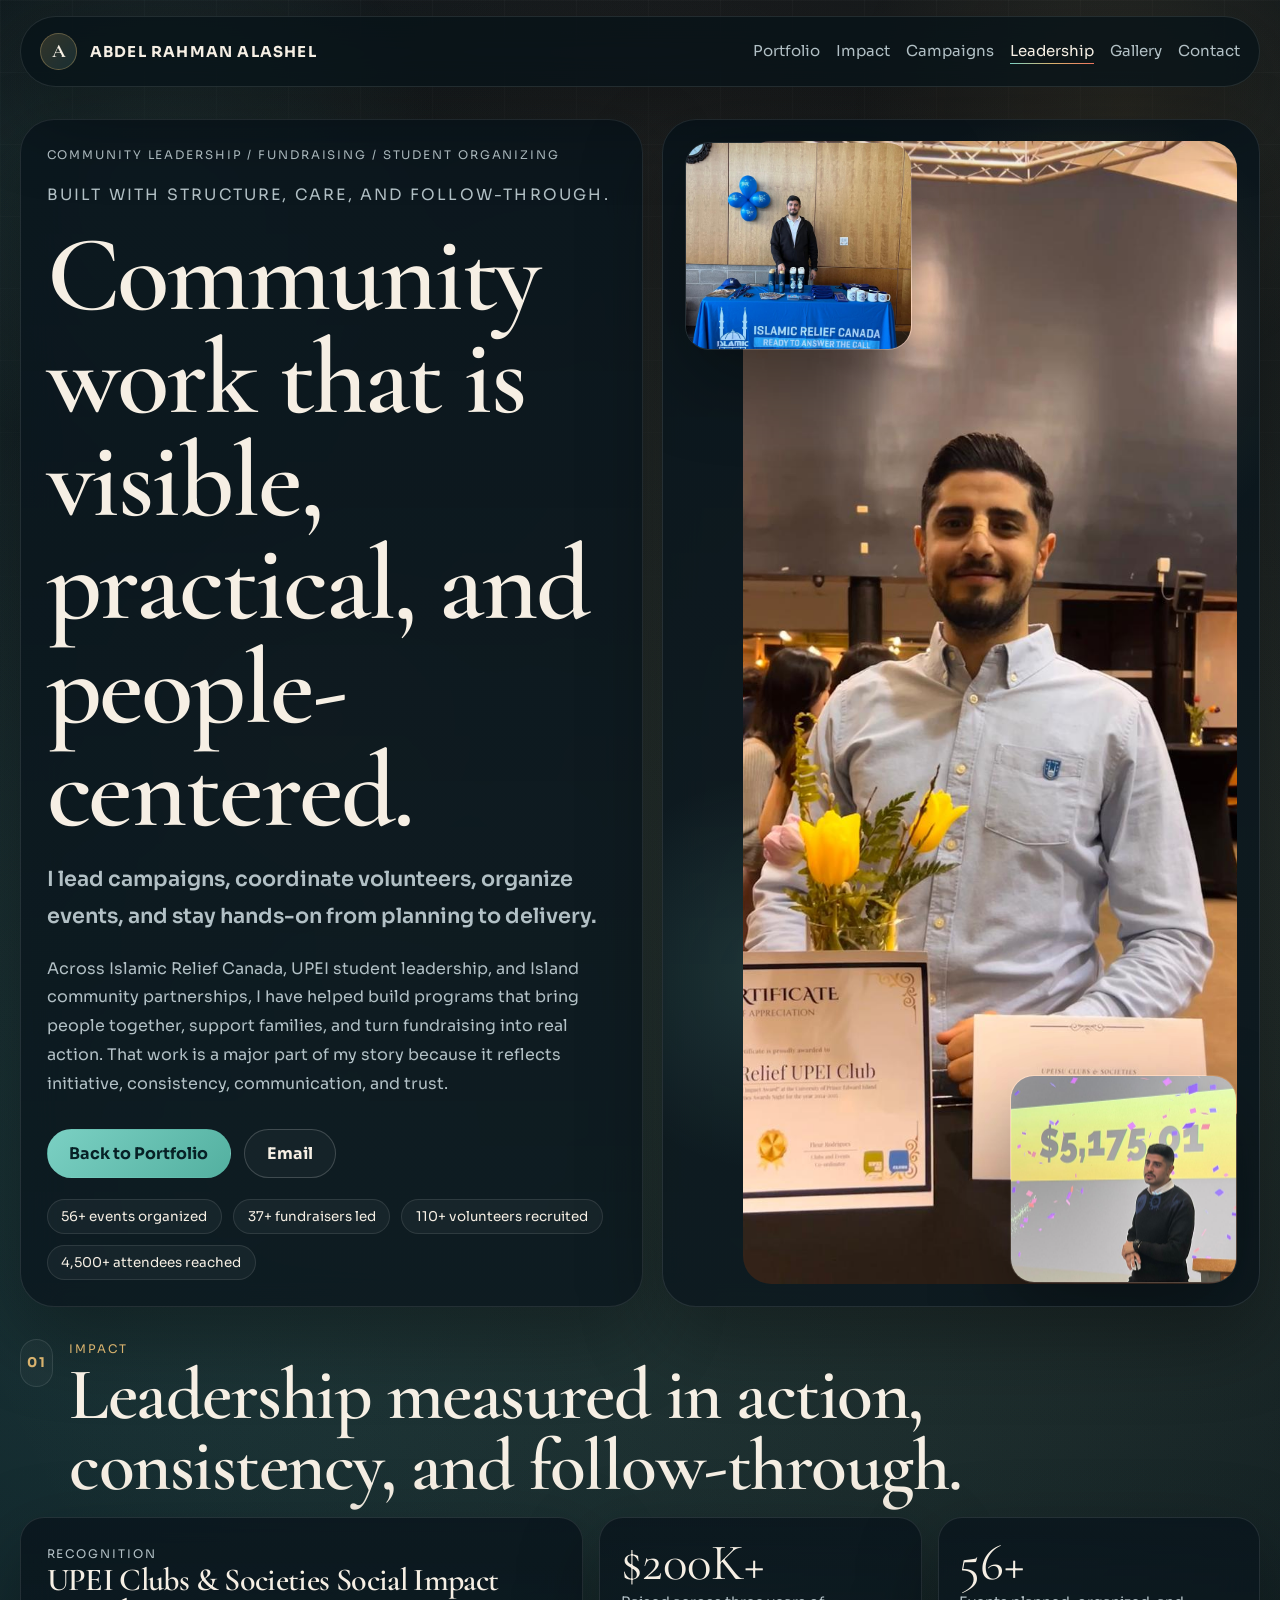
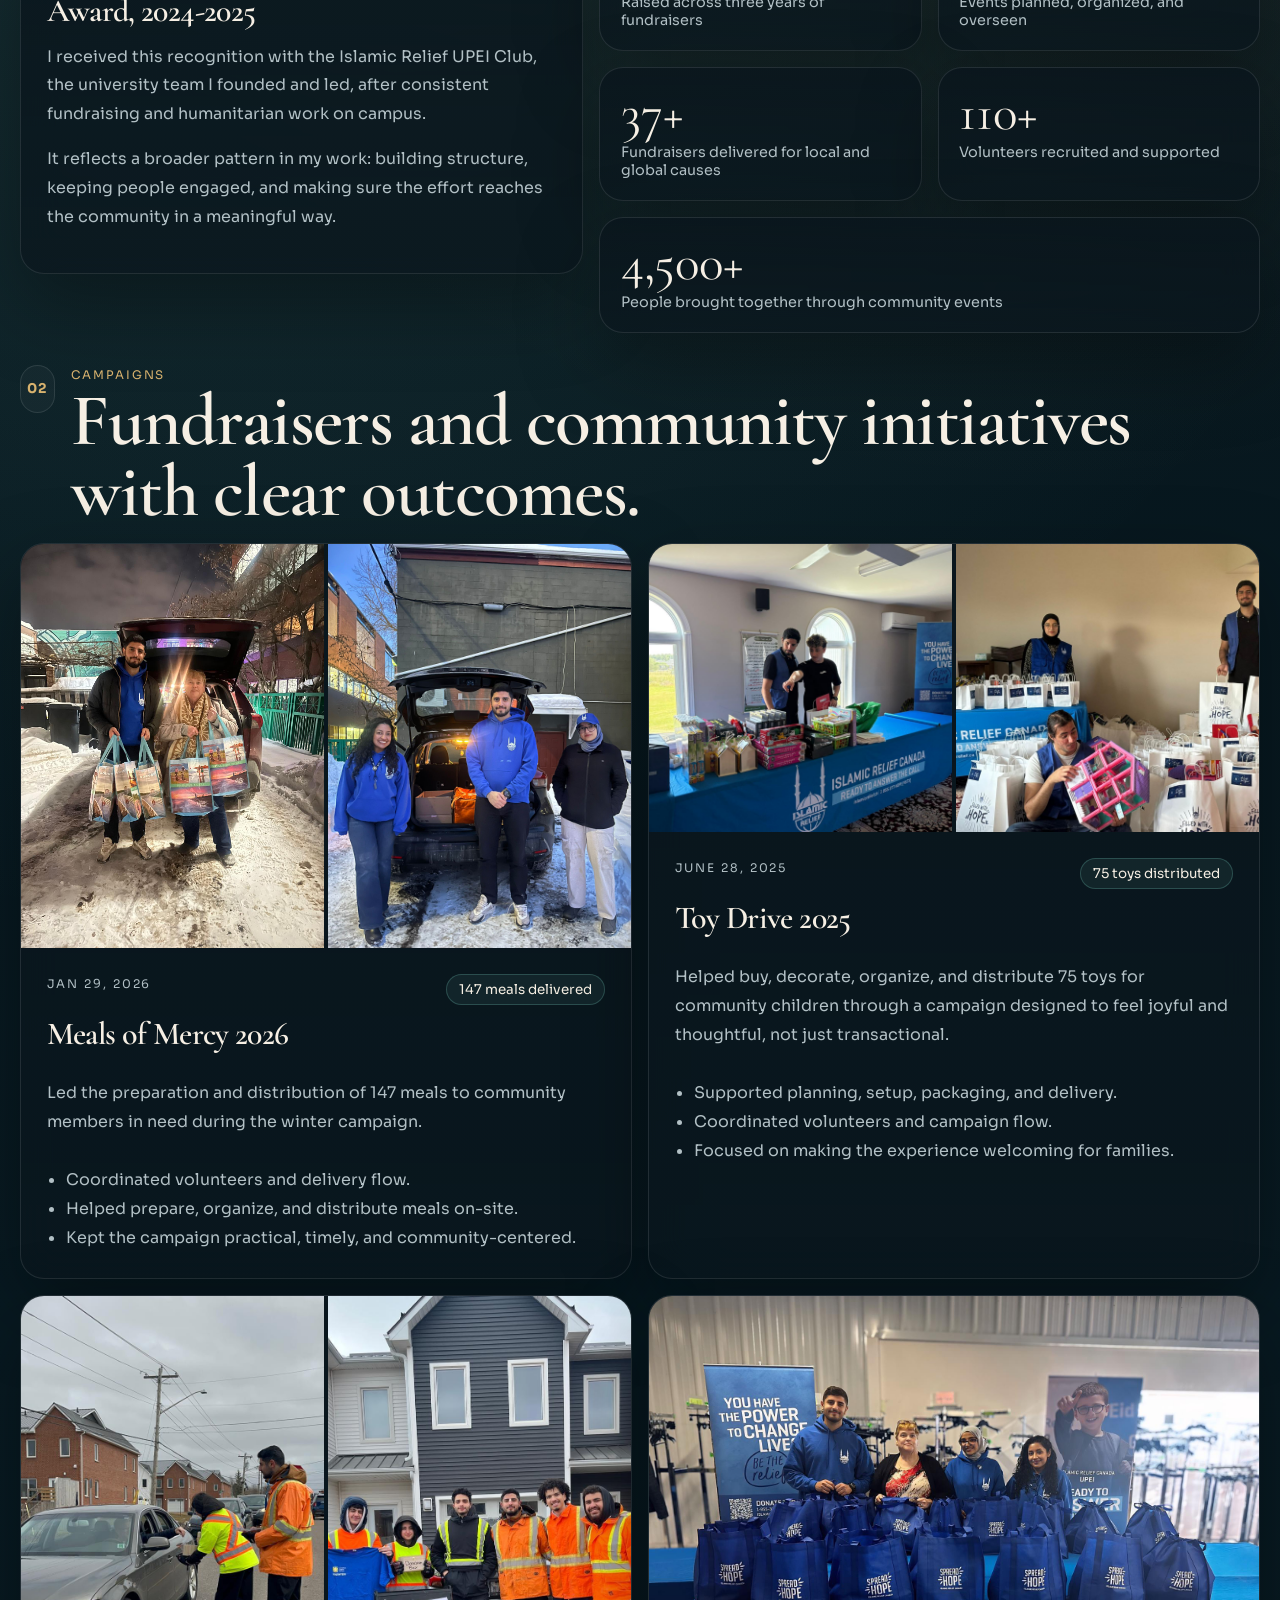
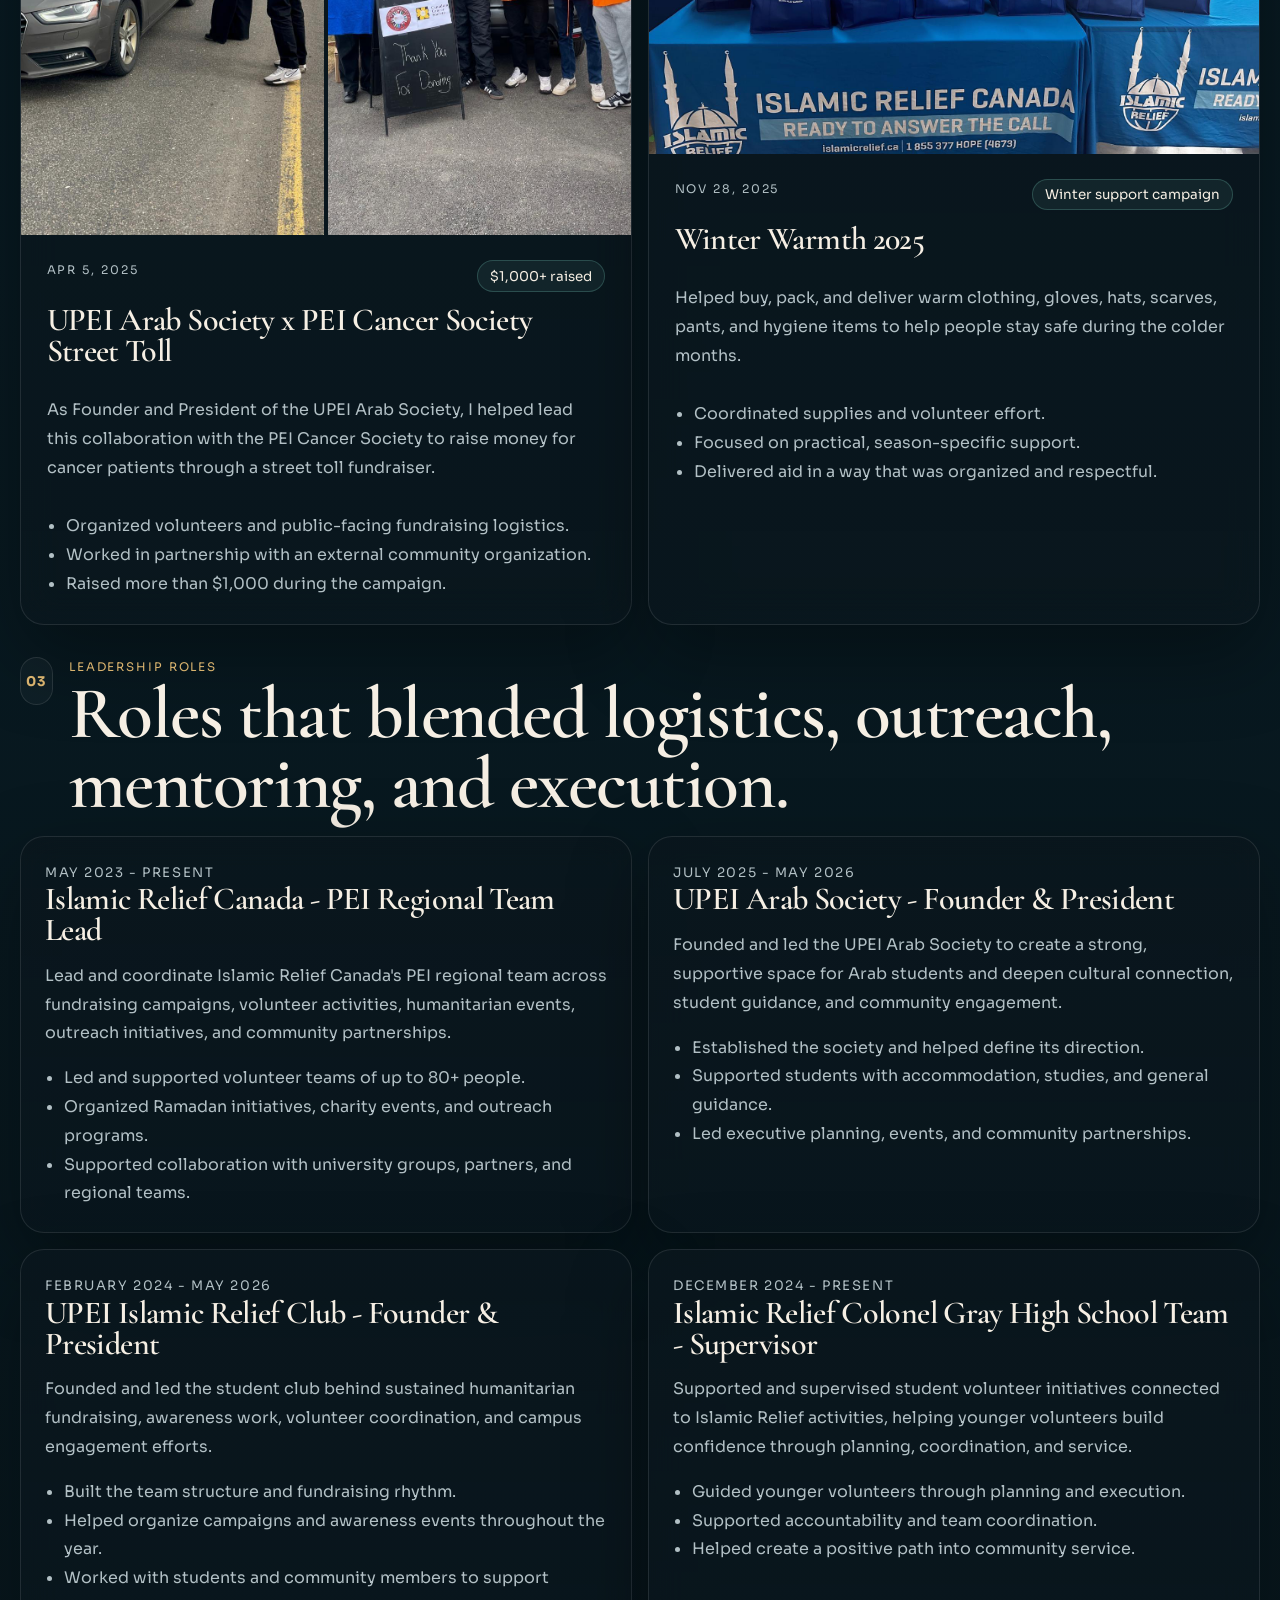
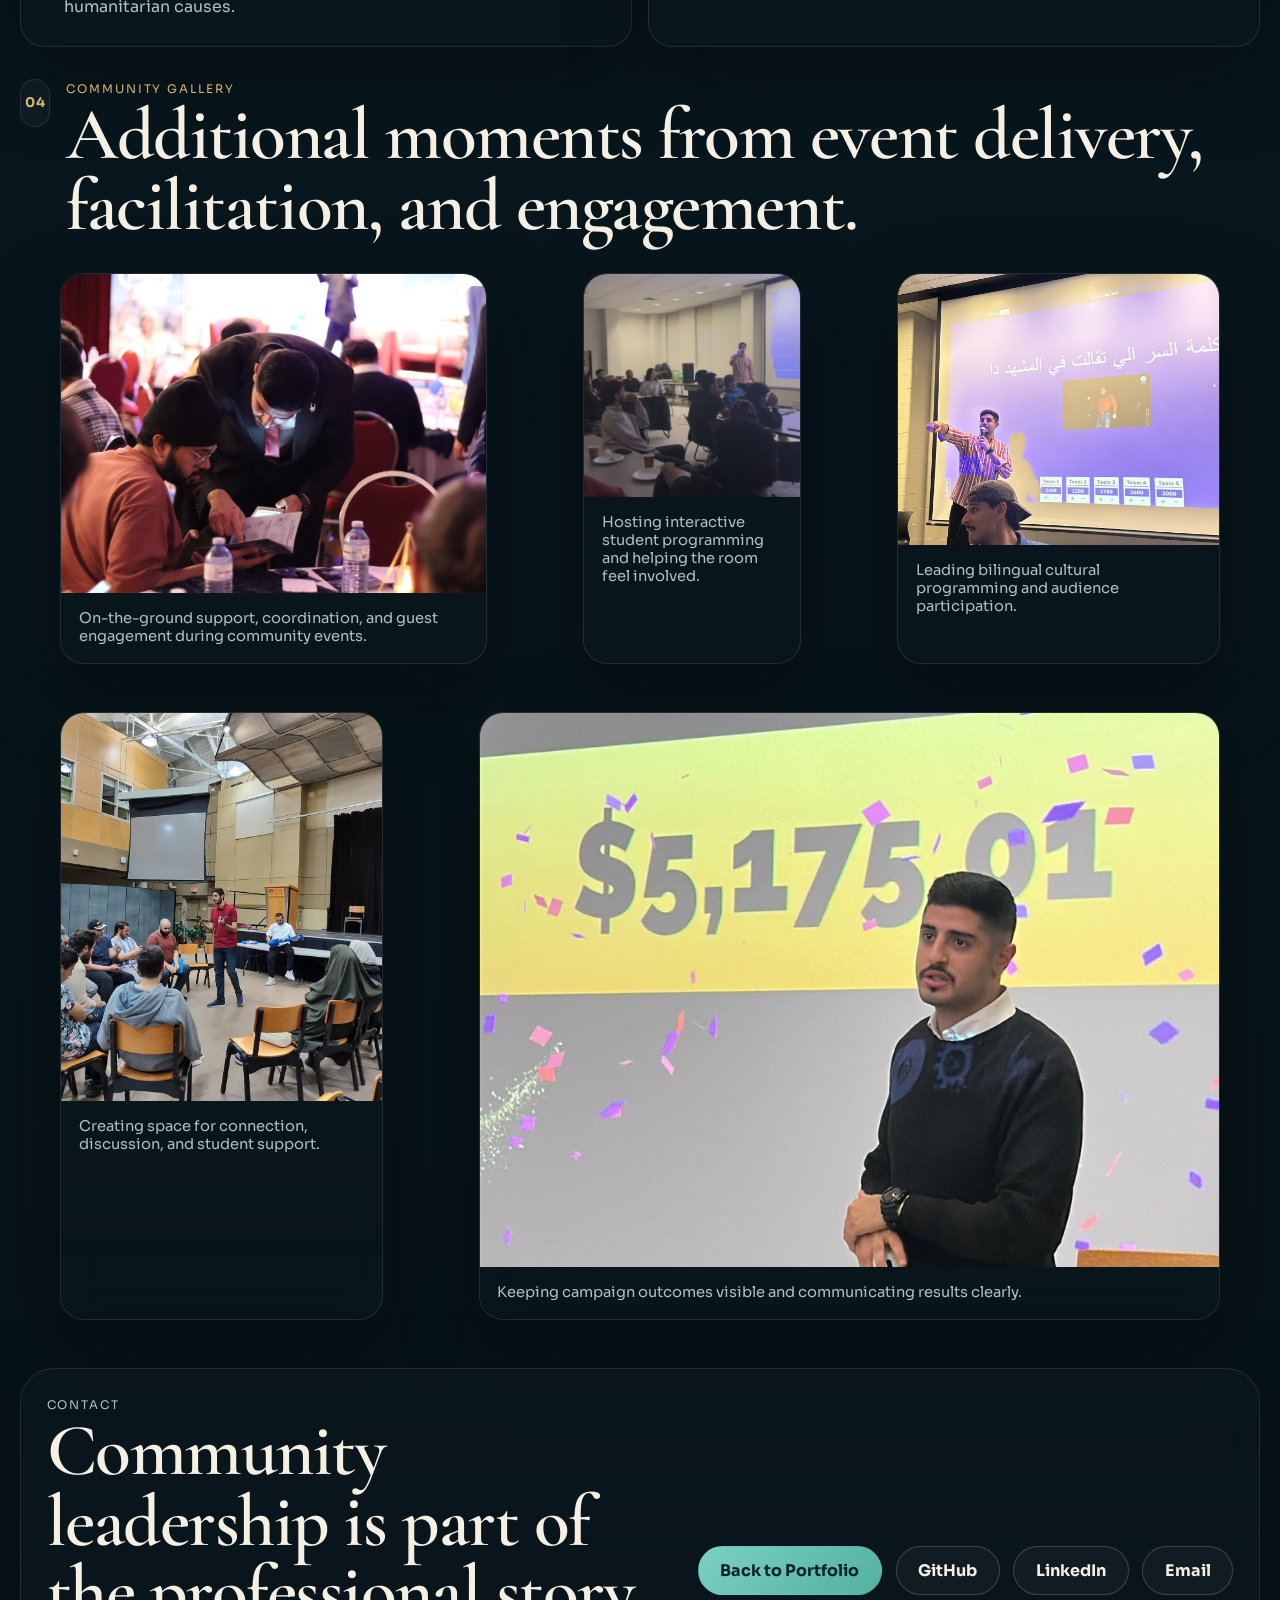
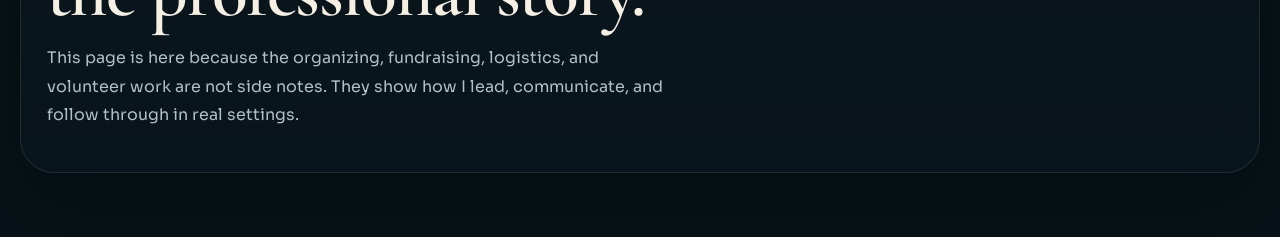
==== community.html @ 82420ac2 "Build portfolio refresh with community showcase" ====
<!DOCTYPE html>
<html lang="en">
  <head>
    <meta charset="UTF-8" />
    <meta name="viewport" content="width=device-width, initial-scale=1.0" />
    <title>Abdel Rahman Alashel | Community Leadership</title>
    <meta
      name="description"
      content="Community leadership, fundraising, volunteer management, and outreach work led by Abdel Rahman Alashel across UPEI and Prince Edward Island."
    />
    <link rel="preconnect" href="https://fonts.googleapis.com" />
    <link rel="preconnect" href="https://fonts.gstatic.com" crossorigin />
    <link
      href="https://fonts.googleapis.com/css2?family=Cormorant+Garamond:wght@500;600;700&family=Sora:wght@400;500;600;700&display=swap"
      rel="stylesheet"
    />
    <link rel="stylesheet" href="styles.css" />
  </head>
  <body data-page="community">
    <div class="page-noise" aria-hidden="true"></div>
    <div class="ambient ambient-one" aria-hidden="true"></div>
    <div class="ambient ambient-two" aria-hidden="true"></div>
    <div class="ambient ambient-three" aria-hidden="true"></div>

    <div class="page-shell">
      <header class="site-header">
        <a class="brand" href="index.html">
          <span class="brand-monogram">A</span>
          <span>Abdel Rahman Alashel</span>
        </a>

        <nav class="site-nav" aria-label="Community navigation">
          <a href="index.html" data-page-link="home">Portfolio</a>
          <a href="#impact">Impact</a>
          <a href="#campaigns">Campaigns</a>
          <a href="#leadership">Leadership</a>
          <a href="#gallery">Gallery</a>
          <a href="#connect">Contact</a>
        </nav>
      </header>

      <main>
        <section class="community-hero section">
          <div class="community-hero-copy reveal">
            <p class="eyebrow">Community Leadership / Fundraising / Student Organizing</p>
            <p class="hero-kicker">Built with structure, care, and follow-through.</p>
            <h1>Community work that is visible, practical, and people-centered.</h1>
            <p class="hero-subtitle">
              I lead campaigns, coordinate volunteers, organize events, and stay
              hands-on from planning to delivery.
            </p>
            <p class="hero-text">
              Across Islamic Relief Canada, UPEI student leadership, and Island
              community partnerships, I have helped build programs that bring
              people together, support families, and turn fundraising into real
              action. That work is a major part of my story because it reflects
              initiative, consistency, communication, and trust.
            </p>

            <div class="hero-actions">
              <a class="button button-primary" href="index.html">Back to Portfolio</a>
              <!-- Replace the placeholder email below when you are ready. -->
              <a class="button button-secondary" href="mailto:you@example.com"
                >Email</a
              >
            </div>

            <div class="chip-cloud">
              <span class="impact-chip">56+ events organized</span>
              <span class="impact-chip">37+ fundraisers led</span>
              <span class="impact-chip">110+ volunteers recruited</span>
              <span class="impact-chip">4,500+ attendees reached</span>
            </div>
          </div>

          <div class="community-stage reveal delay-1">
            <figure class="collage-main">
              <img
                src="assets/community/social-impact-award.jpg"
                alt="Abdel Rahman Alashel holding the Social Impact Award certificate."
              />
            </figure>
            <figure class="collage-card collage-card-top">
              <img
                src="assets/community/fundraiser-table.jpg"
                alt="Fundraising and campaign preparation table with Islamic Relief Canada materials."
                loading="lazy"
              />
            </figure>
            <figure class="collage-card collage-card-bottom">
              <img
                src="assets/community/fundraising-total.jpg"
                alt="Abdel Rahman Alashel presenting fundraiser results on a screen."
                loading="lazy"
              />
            </figure>
          </div>
        </section>

        <section class="section" id="impact">
          <div class="section-head reveal">
            <span class="section-number">01</span>
            <div>
              <p class="section-label">Impact</p>
              <h2>Leadership measured in action, consistency, and follow-through.</h2>
            </div>
          </div>

          <div class="impact-grid">
            <article class="spotlight-card reveal">
              <p class="card-kicker">Recognition</p>
              <h3>UPEI Clubs &amp; Societies Social Impact Award, 2024-2025</h3>
              <p>
                I received this recognition with the Islamic Relief UPEI Club,
                the university team I founded and led, after consistent
                fundraising and humanitarian work on campus.
              </p>
              <p>
                It reflects a broader pattern in my work: building structure,
                keeping people engaged, and making sure the effort reaches the
                community in a meaningful way.
              </p>
            </article>

            <div class="kpi-grid reveal delay-1">
              <article class="kpi-card">
                <span class="kpi-number">$200K+</span>
                <span class="kpi-label">Raised across three years of fundraisers</span>
              </article>
              <article class="kpi-card">
                <span class="kpi-number">56+</span>
                <span class="kpi-label">Events planned, organized, and overseen</span>
              </article>
              <article class="kpi-card">
                <span class="kpi-number">37+</span>
                <span class="kpi-label">Fundraisers delivered for local and global causes</span>
              </article>
              <article class="kpi-card">
                <span class="kpi-number">110+</span>
                <span class="kpi-label">Volunteers recruited and supported</span>
              </article>
              <article class="kpi-card">
                <span class="kpi-number">4,500+</span>
                <span class="kpi-label">People brought together through community events</span>
              </article>
            </div>
          </div>
        </section>

        <section class="section" id="campaigns">
          <div class="section-head reveal">
            <span class="section-number">02</span>
            <div>
              <p class="section-label">Campaigns</p>
              <h2>Fundraisers and community initiatives with clear outcomes.</h2>
            </div>
          </div>

          <div class="campaign-grid">
            <article class="campaign-card reveal">
              <div class="campaign-media media-two">
                <img
                  src="assets/community/meals-of-mercy-1.jpg"
                  alt="Meals of Mercy campaign volunteers and meal distribution supplies by a car in winter."
                  loading="lazy"
                />
                <img
                  src="assets/community/meals-of-mercy-2.jpg"
                  alt="Meals of Mercy volunteers standing behind an open car trunk during the winter campaign."
                  loading="lazy"
                />
              </div>
              <div class="campaign-body">
                <div class="card-topline">
                  <p class="card-kicker">Jan 29, 2026</p>
                  <span class="card-status">147 meals delivered</span>
                </div>
                <h3>Meals of Mercy 2026</h3>
                <p>
                  Led the preparation and distribution of 147 meals to community
                  members in need during the winter campaign.
                </p>
                <ul class="detail-list">
                  <li>Coordinated volunteers and delivery flow.</li>
                  <li>Helped prepare, organize, and distribute meals on-site.</li>
                  <li>Kept the campaign practical, timely, and community-centered.</li>
                </ul>
              </div>
            </article>

            <article class="campaign-card reveal delay-1">
              <div class="campaign-media media-two">
                <img
                  src="assets/community/toy-drive-1.jpg"
                  alt="Toy Drive setup with toys, gift bags, and Islamic Relief Canada materials."
                  loading="lazy"
                />
                <img
                  src="assets/community/toy-drive-2.jpg"
                  alt="Toy Drive volunteers surrounded by bags and toys ready for community children."
                  loading="lazy"
                />
              </div>
              <div class="campaign-body">
                <div class="card-topline">
                  <p class="card-kicker">June 28, 2025</p>
                  <span class="card-status">75 toys distributed</span>
                </div>
                <h3>Toy Drive 2025</h3>
                <p>
                  Helped buy, decorate, organize, and distribute 75 toys for
                  community children through a campaign designed to feel joyful
                  and thoughtful, not just transactional.
                </p>
                <ul class="detail-list">
                  <li>Supported planning, setup, packaging, and delivery.</li>
                  <li>Coordinated volunteers and campaign flow.</li>
                  <li>Focused on making the experience welcoming for families.</li>
                </ul>
              </div>
            </article>

            <article class="campaign-card reveal delay-2">
              <div class="campaign-media media-two">
                <img
                  src="assets/community/cancer-fundraiser-1.jpg"
                  alt="Street toll fundraiser with Abdel Rahman Alashel receiving a donation from a car."
                  loading="lazy"
                />
                <img
                  src="assets/community/cancer-fundraiser-2.jpg"
                  alt="UPEI Arab Society and PEI Cancer Society volunteers in safety jackets at a street fundraiser."
                  loading="lazy"
                />
              </div>
              <div class="campaign-body">
                <div class="card-topline">
                  <p class="card-kicker">Apr 5, 2025</p>
                  <span class="card-status">$1,000+ raised</span>
                </div>
                <h3>UPEI Arab Society x PEI Cancer Society Street Toll</h3>
                <p>
                  As Founder and President of the UPEI Arab Society, I helped
                  lead this collaboration with the PEI Cancer Society to raise
                  money for cancer patients through a street toll fundraiser.
                </p>
                <ul class="detail-list">
                  <li>Organized volunteers and public-facing fundraising logistics.</li>
                  <li>Worked in partnership with an external community organization.</li>
                  <li>Raised more than $1,000 during the campaign.</li>
                </ul>
              </div>
            </article>

            <article class="campaign-card reveal">
              <div class="campaign-media media-single">
                <img
                  src="assets/community/winter-warmth.jpg"
                  alt="Winter Warmth campaign volunteers posing behind blue donation bags."
                  loading="lazy"
                />
              </div>
              <div class="campaign-body">
                <div class="card-topline">
                  <p class="card-kicker">Nov 28, 2025</p>
                  <span class="card-status">Winter support campaign</span>
                </div>
                <h3>Winter Warmth 2025</h3>
                <p>
                  Helped buy, pack, and deliver warm clothing, gloves, hats,
                  scarves, pants, and hygiene items to help people stay safe
                  during the colder months.
                </p>
                <ul class="detail-list">
                  <li>Coordinated supplies and volunteer effort.</li>
                  <li>Focused on practical, season-specific support.</li>
                  <li>Delivered aid in a way that was organized and respectful.</li>
                </ul>
              </div>
            </article>
          </div>
        </section>

        <section class="section" id="leadership">
          <div class="section-head reveal">
            <span class="section-number">03</span>
            <div>
              <p class="section-label">Leadership Roles</p>
              <h2>Roles that blended logistics, outreach, mentoring, and execution.</h2>
            </div>
          </div>

          <div class="leadership-grid">
            <article class="community-card reveal">
              <p class="experience-date">May 2023 - Present</p>
              <h3>Islamic Relief Canada - PEI Regional Team Lead</h3>
              <p>
                Lead and coordinate Islamic Relief Canada's PEI regional team
                across fundraising campaigns, volunteer activities, humanitarian
                events, outreach initiatives, and community partnerships.
              </p>
              <ul class="detail-list">
                <li>Led and supported volunteer teams of up to 80+ people.</li>
                <li>Organized Ramadan initiatives, charity events, and outreach programs.</li>
                <li>Supported collaboration with university groups, partners, and regional teams.</li>
              </ul>
            </article>

            <article class="community-card reveal delay-1">
              <p class="experience-date">July 2025 - May 2026</p>
              <h3>UPEI Arab Society - Founder &amp; President</h3>
              <p>
                Founded and led the UPEI Arab Society to create a strong,
                supportive space for Arab students and deepen cultural
                connection, student guidance, and community engagement.
              </p>
              <ul class="detail-list">
                <li>Established the society and helped define its direction.</li>
                <li>Supported students with accommodation, studies, and general guidance.</li>
                <li>Led executive planning, events, and community partnerships.</li>
              </ul>
            </article>

            <article class="community-card reveal delay-2">
              <p class="experience-date">February 2024 - May 2026</p>
              <h3>UPEI Islamic Relief Club - Founder &amp; President</h3>
              <p>
                Founded and led the student club behind sustained humanitarian
                fundraising, awareness work, volunteer coordination, and campus
                engagement efforts.
              </p>
              <ul class="detail-list">
                <li>Built the team structure and fundraising rhythm.</li>
                <li>Helped organize campaigns and awareness events throughout the year.</li>
                <li>Worked with students and community members to support humanitarian causes.</li>
              </ul>
            </article>

            <article class="community-card reveal">
              <p class="experience-date">December 2024 - Present</p>
              <h3>Islamic Relief Colonel Gray High School Team - Supervisor</h3>
              <p>
                Supported and supervised student volunteer initiatives connected
                to Islamic Relief activities, helping younger volunteers build
                confidence through planning, coordination, and service.
              </p>
              <ul class="detail-list">
                <li>Guided younger volunteers through planning and execution.</li>
                <li>Supported accountability and team coordination.</li>
                <li>Helped create a positive path into community service.</li>
              </ul>
            </article>
          </div>
        </section>

        <section class="section" id="gallery">
          <div class="section-head reveal">
            <span class="section-number">04</span>
            <div>
              <p class="section-label">Community Gallery</p>
              <h2>Additional moments from event delivery, facilitation, and engagement.</h2>
            </div>
          </div>

          <div class="gallery-grid">
            <figure class="gallery-card reveal">
              <img
                src="assets/community/gala-engagement.jpg"
                alt="Abdel Rahman Alashel supporting attendees during a formal community event."
                loading="lazy"
              />
              <figcaption>On-the-ground support, coordination, and guest engagement during community events.</figcaption>
            </figure>

            <figure class="gallery-card reveal delay-1">
              <img
                src="assets/community/community-event-1.jpg"
                alt="Abdel Rahman Alashel facilitating an interactive student event."
                loading="lazy"
              />
              <figcaption>Hosting interactive student programming and helping the room feel involved.</figcaption>
            </figure>

            <figure class="gallery-card reveal delay-2">
              <img
                src="assets/community/community-event-2.jpg"
                alt="Abdel Rahman Alashel speaking during a bilingual community activity."
                loading="lazy"
              />
              <figcaption>Leading bilingual cultural programming and audience participation.</figcaption>
            </figure>

            <figure class="gallery-card reveal">
              <img
                src="assets/community/community-circle.jpg"
                alt="Abdel Rahman Alashel guiding a group discussion in a circle."
                loading="lazy"
              />
              <figcaption>Creating space for connection, discussion, and student support.</figcaption>
            </figure>

            <figure class="gallery-card reveal delay-1">
              <img
                src="assets/community/fundraising-total.jpg"
                alt="Abdel Rahman Alashel standing in front of a fundraising total on a projected screen."
                loading="lazy"
              />
              <figcaption>Keeping campaign outcomes visible and communicating results clearly.</figcaption>
            </figure>
          </div>
        </section>

        <section class="section contact-shell reveal" id="connect">
          <div class="contact-copy">
            <p class="section-label">Contact</p>
            <h2>Community leadership is part of the professional story.</h2>
            <p>
              This page is here because the organizing, fundraising, logistics,
              and volunteer work are not side notes. They show how I lead,
              communicate, and follow through in real settings.
            </p>
          </div>

          <div class="contact-actions">
            <a class="button button-primary" href="index.html">Back to Portfolio</a>
            <a
              class="button button-secondary"
              href="https://github.com/AbdelrahmanAlashel"
              target="_blank"
              rel="noreferrer"
              >GitHub</a
            >
            <a
              class="button button-secondary"
              href="https://linkedin.com/in/abdel-rahman-alashel-883a30271"
              target="_blank"
              rel="noreferrer"
              >LinkedIn</a
            >
            <!-- Replace the placeholder email below when you are ready. -->
            <a class="button button-secondary" href="mailto:you@example.com"
              >Email</a
            >
          </div>
        </section>
      </main>
    </div>

    <script src="script.js"></script>
  </body>
</html>
---- styles.css ----
:root {
  --bg: #071318;
  --bg-soft: #0b1d25;
  --surface: rgba(10, 22, 29, 0.76);
  --surface-strong: rgba(13, 28, 36, 0.92);
  --surface-soft: rgba(17, 35, 45, 0.72);
  --line: rgba(255, 255, 255, 0.1);
  --line-strong: rgba(255, 255, 255, 0.18);
  --ink: #f6efe4;
  --muted: #b2c0c5;
  --gold: #d8b26e;
  --coral: #ed755d;
  --teal: #7bd0c3;
  --teal-soft: rgba(123, 208, 195, 0.16);
  --gold-soft: rgba(216, 178, 110, 0.16);
  --coral-soft: rgba(237, 117, 93, 0.18);
  --shadow: 0 30px 80px rgba(0, 0, 0, 0.34);
  --radius-lg: 34px;
  --radius-md: 24px;
  --radius-sm: 18px;
  --max-width: 1240px;
  --pointer-x: 50vw;
  --pointer-y: 20vh;
}

* {
  box-sizing: border-box;
}

html {
  scroll-behavior: smooth;
}

body {
  margin: 0;
  min-height: 100vh;
  font-family: "Sora", sans-serif;
  color: var(--ink);
  background:
    radial-gradient(circle at 15% 18%, rgba(123, 208, 195, 0.16), transparent 24%),
    radial-gradient(circle at 82% 14%, rgba(216, 178, 110, 0.13), transparent 20%),
    radial-gradient(circle at var(--pointer-x) var(--pointer-y), rgba(237, 117, 93, 0.08), transparent 18%),
    linear-gradient(180deg, #061217 0%, #081a22 44%, #071318 100%);
}

body::before,
body::after {
  content: "";
  position: fixed;
  inset: 0;
  pointer-events: none;
}

body::before {
  background:
    linear-gradient(rgba(255, 255, 255, 0.035) 1px, transparent 1px),
    linear-gradient(90deg, rgba(255, 255, 255, 0.035) 1px, transparent 1px);
  background-size: 72px 72px;
  mask-image: linear-gradient(180deg, rgba(0, 0, 0, 0.7), transparent 92%);
}

body::after {
  background:
    radial-gradient(circle at 24% 80%, rgba(237, 117, 93, 0.07), transparent 16%),
    radial-gradient(circle at 76% 70%, rgba(123, 208, 195, 0.07), transparent 18%);
}

.page-noise,
.ambient {
  position: fixed;
  inset: 0;
  pointer-events: none;
}

.page-noise {
  opacity: 0.08;
  background-image: radial-gradient(rgba(255, 255, 255, 0.55) 0.5px, transparent 0.5px);
  background-size: 8px 8px;
  mix-blend-mode: soft-light;
}

.ambient-one {
  background: radial-gradient(circle at 12% 20%, rgba(123, 208, 195, 0.12), transparent 22%);
}

.ambient-two {
  background: radial-gradient(circle at 88% 12%, rgba(216, 178, 110, 0.11), transparent 20%);
}

.ambient-three {
  background: radial-gradient(circle at 70% 78%, rgba(237, 117, 93, 0.08), transparent 18%);
}

main {
  padding-bottom: 4rem;
}

a {
  color: inherit;
  text-decoration: none;
}

p,
li {
  line-height: 1.8;
}

ul {
  margin: 0;
}

h1,
h2,
h3 {
  margin: 0;
  line-height: 0.96;
  font-family: "Cormorant Garamond", serif;
  font-weight: 600;
  letter-spacing: -0.02em;
}

img {
  display: block;
  width: 100%;
}

.page-shell {
  position: relative;
  z-index: 1;
  width: min(calc(100% - 2rem), var(--max-width));
  margin: 0 auto;
}

.site-header {
  position: sticky;
  top: 1rem;
  z-index: 20;
  display: flex;
  align-items: center;
  justify-content: space-between;
  gap: 1rem;
  margin: 1rem 0 2rem;
  padding: 1rem 1.2rem;
  border: 1px solid var(--line);
  border-radius: 999px;
  background: rgba(7, 19, 24, 0.78);
  backdrop-filter: blur(18px);
  box-shadow: var(--shadow);
}

.brand {
  display: inline-flex;
  align-items: center;
  gap: 0.8rem;
  font-size: 0.94rem;
  font-weight: 700;
  letter-spacing: 0.08em;
  text-transform: uppercase;
}

.brand-monogram {
  display: inline-grid;
  place-items: center;
  width: 2.3rem;
  height: 2.3rem;
  border: 1px solid rgba(216, 178, 110, 0.34);
  border-radius: 50%;
  background: linear-gradient(135deg, rgba(216, 178, 110, 0.2), rgba(123, 208, 195, 0.14));
  font-family: "Cormorant Garamond", serif;
  font-size: 1.2rem;
  letter-spacing: 0;
  text-transform: none;
}

.site-nav {
  display: flex;
  flex-wrap: wrap;
  gap: 1rem;
  color: var(--muted);
  font-size: 0.94rem;
}

.site-nav a {
  position: relative;
  padding-bottom: 0.15rem;
  transition: color 180ms ease;
}

.site-nav a::after {
  content: "";
  position: absolute;
  left: 0;
  right: 0;
  bottom: -0.1rem;
  height: 1px;
  background: linear-gradient(90deg, var(--teal), var(--gold), var(--coral));
  transform: scaleX(0);
  transform-origin: left;
  transition: transform 180ms ease;
}

.site-nav a:hover,
.site-nav a.active {
  color: var(--ink);
}

.site-nav a:hover::after,
.site-nav a.active::after {
  transform: scaleX(1);
}

.section {
  margin-top: 2rem;
  scroll-margin-top: 7rem;
}

.hero,
.community-hero {
  display: grid;
  grid-template-columns: 1.02fr 0.98fr;
  gap: 1.2rem;
  align-items: stretch;
}

.hero-copy,
.hero-stage,
.media-card,
.spotlight-card,
.project-card,
.experience-item,
.profile-story,
.side-card,
.skill-card,
.contact-shell,
.community-card,
.community-stage,
.gallery-card,
.campaign-card,
.kpi-card {
  border: 1px solid var(--line);
  background: linear-gradient(180deg, rgba(10, 22, 29, 0.88), rgba(10, 22, 29, 0.74));
  box-shadow: var(--shadow);
  backdrop-filter: blur(18px);
}

.hero-copy,
.hero-stage,
.community-stage,
.contact-shell {
  border-radius: var(--radius-lg);
}

.media-card,
.spotlight-card,
.project-card,
.experience-item,
.profile-story,
.side-card,
.skill-card,
.community-card,
.gallery-card,
.campaign-card,
.kpi-card {
  border-radius: var(--radius-md);
}

.hero-copy,
.hero-stage,
.community-hero-copy,
.community-stage {
  padding: 1.7rem;
}

.hero-copy,
.community-hero-copy,
.spotlight-card,
.profile-story,
.side-card,
.skill-card,
.contact-shell,
.community-card,
.campaign-body {
  padding: 1.6rem;
}

.hero-stage,
.community-stage {
  position: relative;
  overflow: hidden;
}

.hero-stage::before,
.community-stage::before {
  content: "";
  position: absolute;
  inset: 0;
  background:
    radial-gradient(circle at 70% 18%, rgba(216, 178, 110, 0.14), transparent 22%),
    radial-gradient(circle at 18% 72%, rgba(123, 208, 195, 0.14), transparent 20%);
  pointer-events: none;
}

.eyebrow,
.section-label,
.card-kicker,
.detail-label,
.fact-label {
  margin: 0;
  font-size: 0.74rem;
  letter-spacing: 0.16em;
  text-transform: uppercase;
  color: var(--gold);
}

.hero-kicker {
  margin: 0.9rem 0 0;
  color: var(--muted);
  font-size: 0.98rem;
  text-transform: uppercase;
  letter-spacing: 0.14em;
}

h1 {
  margin-top: 0.9rem;
  font-size: clamp(4rem, 8.4vw, 7.2rem);
}

.hero-subtitle {
  max-width: 38rem;
  margin: 1.1rem 0 0;
  font-size: 1.3rem;
  font-weight: 600;
}

.hero-text {
  max-width: 40rem;
  margin: 1.2rem 0 0;
  color: var(--muted);
}

.hero-actions,
.helper-links,
.hero-facts,
.portrait-caption,
.metric-stack,
.tag-list,
.skill-pill-list,
.contact-actions,
.chip-cloud,
.project-actions {
  display: flex;
  flex-wrap: wrap;
}

.hero-actions,
.helper-links {
  gap: 0.85rem;
}

.hero-actions {
  margin-top: 1.9rem;
}

.helper-links {
  margin-top: 0.85rem;
}

.button {
  display: inline-flex;
  align-items: center;
  justify-content: center;
  min-height: 3rem;
  padding: 0.82rem 1.35rem;
  border-radius: 999px;
  font-weight: 700;
  border: 1px solid transparent;
  transition: transform 180ms ease, border-color 180ms ease, background 180ms ease, color 180ms ease;
}

.button:hover {
  transform: translateY(-1px);
}

.button-primary {
  background: linear-gradient(135deg, var(--teal), #53b0a0);
  color: #072126;
}

.button-secondary {
  border-color: var(--line-strong);
  background: rgba(255, 255, 255, 0.03);
}

.button-secondary:hover,
.button-ghost:hover {
  border-color: rgba(216, 178, 110, 0.4);
  background: rgba(255, 255, 255, 0.06);
}

.button-ghost {
  border-color: var(--line);
  color: var(--muted);
}

.button-disabled {
  cursor: default;
  opacity: 0.75;
}

.hero-facts {
  gap: 0.85rem;
  margin-top: 1.8rem;
}

.fact-card {
  min-width: calc(33.333% - 0.57rem);
  padding: 1rem;
  border: 1px solid var(--line);
  border-radius: var(--radius-sm);
  background: rgba(255, 255, 255, 0.03);
}

.fact-value {
  display: block;
  margin-top: 0.45rem;
  font-size: 0.96rem;
  color: var(--ink);
}

.floating-note {
  position: absolute;
  top: 1rem;
  left: 1rem;
  z-index: 2;
  max-width: 15rem;
  padding: 0.85rem 1rem;
  border: 1px solid rgba(216, 178, 110, 0.22);
  border-radius: 20px;
  background: rgba(7, 19, 24, 0.86);
  color: var(--muted);
  font-size: 0.88rem;
}

.portrait-frame {
  min-height: 38rem;
  margin: 0;
  border-radius: calc(var(--radius-lg) - 10px);
  overflow: hidden;
}

.portrait-frame img,
.media-card img,
.collage-main img,
.collage-card img,
.campaign-media img,
.gallery-card img {
  height: 100%;
  object-fit: cover;
}

.portrait-caption,
.metric-stack {
  position: relative;
  z-index: 1;
}

.portrait-caption {
  gap: 0.55rem;
  margin-top: 1rem;
}

.caption-chip,
.impact-chip {
  display: inline-flex;
  align-items: center;
  gap: 0.45rem;
  width: fit-content;
  padding: 0.5rem 0.85rem;
  border: 1px solid var(--line);
  border-radius: 999px;
  background: rgba(255, 255, 255, 0.04);
  color: var(--ink);
  font-size: 0.84rem;
}

.metric-stack {
  gap: 0.85rem;
  margin-top: 1rem;
}

.metric-card {
  flex: 1 1 0;
  min-width: 9rem;
  padding: 1rem;
  border: 1px solid var(--line);
  border-radius: var(--radius-sm);
  background: rgba(255, 255, 255, 0.04);
}

.metric-number,
.kpi-number {
  display: block;
  font-family: "Cormorant Garamond", serif;
  font-size: clamp(2.2rem, 4vw, 3.2rem);
  line-height: 0.95;
}

.metric-label,
.kpi-label {
  display: block;
  margin-top: 0.35rem;
  color: var(--muted);
  font-size: 0.9rem;
}

.section-head {
  display: flex;
  gap: 1rem;
  align-items: flex-start;
  margin-bottom: 1rem;
}

.section-number {
  display: inline-grid;
  place-items: center;
  width: 3rem;
  height: 3rem;
  border: 1px solid var(--line);
  border-radius: 999px;
  background: rgba(255, 255, 255, 0.03);
  color: var(--gold);
  font-size: 0.84rem;
  font-weight: 700;
  letter-spacing: 0.08em;
}

.section-head h2,
.contact-copy h2 {
  font-size: clamp(2.8rem, 5.8vw, 4.6rem);
}

.spotlight-layout,
.profile-grid,
.impact-grid {
  display: grid;
  grid-template-columns: 0.92fr 1.08fr;
  gap: 1rem;
}

.media-card {
  min-height: 100%;
  padding: 0;
  overflow: hidden;
}

.spotlight-card h3,
.project-card h3,
.experience-item h3,
.profile-story h3,
.side-card h3,
.community-card h3,
.campaign-card h3 {
  font-size: 2rem;
}

.spotlight-card p,
.project-copy,
.experience-body p,
.profile-story p,
.side-card p,
.community-card p,
.campaign-body p,
.contact-shell p,
.community-hero-copy p {
  color: var(--muted);
}

.chip-cloud {
  gap: 0.7rem;
  margin-top: 1.3rem;
}

.project-grid,
.skills-grid,
.campaign-grid,
.leadership-grid,
.gallery-grid,
.experience-list {
  display: grid;
  gap: 1rem;
}

.project-grid {
  grid-template-columns: repeat(2, minmax(0, 1fr));
}

.project-card {
  display: flex;
  flex-direction: column;
  gap: 1rem;
  padding: 1.55rem;
}

.project-card-featured {
  grid-column: 1 / -1;
}

.card-topline {
  display: flex;
  align-items: flex-start;
  justify-content: space-between;
  gap: 1rem;
}

.card-status {
  display: inline-flex;
  align-items: center;
  padding: 0.38rem 0.75rem;
  border-radius: 999px;
  border: 1px solid rgba(123, 208, 195, 0.24);
  background: rgba(123, 208, 195, 0.08);
  color: var(--ink);
  font-size: 0.84rem;
}

.project-feature-layout {
  display: grid;
  grid-template-columns: 1.08fr 0.92fr;
  gap: 1rem;
}

.tag-list,
.skill-pill-list {
  gap: 0.65rem;
  padding: 0;
  list-style: none;
}

.tag-list li,
.skill-pill-list li {
  padding: 0.45rem 0.8rem;
  border-radius: 999px;
  font-size: 0.88rem;
}

.tag-list li {
  background: var(--teal-soft);
  color: #caf2ea;
}

.skill-pill-list li {
  background: var(--gold-soft);
  color: #f1d8aa;
}

.project-side {
  display: grid;
  align-content: start;
  gap: 0.65rem;
}

.detail-list,
.skill-columns {
  padding-left: 1.2rem;
}

.detail-list {
  margin-top: 0;
  color: var(--muted);
}

.project-actions {
  gap: 1rem;
  margin-top: auto;
  padding-top: 0.4rem;
}

.text-link {
  font-weight: 700;
  color: var(--ink);
}

.text-link:hover {
  color: var(--gold);
}

.project-card-logo {
  background:
    radial-gradient(circle at 88% 16%, rgba(237, 117, 93, 0.1), transparent 26%),
    linear-gradient(180deg, rgba(10, 22, 29, 0.9), rgba(10, 22, 29, 0.76));
}

.project-logo-lockup {
  display: grid;
  grid-template-columns: auto 1fr;
  gap: 1rem;
  align-items: center;
}

.project-logo {
  width: 6rem;
  height: 6rem;
  flex: 0 0 auto;
}

.experience-item {
  display: grid;
  grid-template-columns: 0.84fr 1.16fr;
  gap: 1.35rem;
  padding: 1.55rem;
}

.experience-meta {
  padding-right: 1.05rem;
  border-right: 1px solid var(--line);
}

.experience-date,
.experience-org {
  margin: 0;
  color: var(--muted);
}

.experience-date {
  font-size: 0.82rem;
  letter-spacing: 0.12em;
  text-transform: uppercase;
  color: var(--gold);
}

.experience-org {
  margin-top: 0.25rem;
}

.profile-side {
  display: grid;
  gap: 1rem;
}

.skills-grid {
  grid-template-columns: repeat(3, minmax(0, 1fr));
  margin-top: 1rem;
}

.skill-card {
  min-height: 100%;
}

.skill-columns {
  columns: 2;
  gap: 1.4rem;
}

.compact-list li + li {
  margin-top: 0.12rem;
}

.contact-shell {
  display: grid;
  grid-template-columns: 1fr auto;
  gap: 1.2rem;
  align-items: center;
}

.contact-actions {
  gap: 0.85rem;
  justify-content: flex-end;
}

.community-hero-copy,
.community-stage {
  border: 1px solid var(--line);
  background: linear-gradient(180deg, rgba(10, 22, 29, 0.9), rgba(10, 22, 29, 0.8));
  box-shadow: var(--shadow);
  backdrop-filter: blur(18px);
  border-radius: var(--radius-lg);
}

.community-stage {
  min-height: 42rem;
}

.collage-main {
  position: absolute;
  inset: 1.35rem 1.35rem 1.35rem 5rem;
  margin: 0;
  border-radius: 28px;
  overflow: hidden;
  z-index: 1;
}

.collage-card {
  position: absolute;
  width: min(18rem, 38%);
  margin: 0;
  border: 1px solid var(--line);
  border-radius: 24px;
  overflow: hidden;
  box-shadow: var(--shadow);
  z-index: 2;
}

.collage-card-top {
  top: 1.4rem;
  left: 1.4rem;
  height: 13rem;
}

.collage-card-bottom {
  right: 1.4rem;
  bottom: 1.4rem;
  height: 13rem;
}

.impact-grid {
  align-items: start;
}

.kpi-grid {
  display: grid;
  grid-template-columns: repeat(2, minmax(0, 1fr));
  gap: 1rem;
}

.kpi-card {
  padding: 1.3rem;
}

.kpi-card:last-child {
  grid-column: 1 / -1;
}

.campaign-grid {
  grid-template-columns: repeat(2, minmax(0, 1fr));
}

.campaign-card {
  overflow: hidden;
  padding: 0;
}

.campaign-media {
  display: grid;
  gap: 0.25rem;
  min-height: 18rem;
}

.media-two {
  grid-template-columns: repeat(2, minmax(0, 1fr));
}

.media-single {
  grid-template-columns: 1fr;
}

.campaign-body {
  display: grid;
  gap: 0.85rem;
}

.leadership-grid {
  grid-template-columns: repeat(2, minmax(0, 1fr));
}

.community-card {
  padding: 1.5rem;
}

.gallery-grid {
  grid-template-columns: repeat(12, minmax(0, 1fr));
}

.gallery-card {
  display: grid;
  overflow: hidden;
  padding: 0;
}

.gallery-card img {
  aspect-ratio: 4 / 3;
}

.gallery-card figcaption {
  padding: 1rem 1.1rem 1.1rem;
  color: var(--muted);
  font-size: 0.92rem;
}

.gallery-card:nth-child(1) {
  grid-column: span 5;
}

.gallery-card:nth-child(2) {
  grid-column: span 3;
}

.gallery-card:nth-child(3) {
  grid-column: span 4;
}

.gallery-card:nth-child(4) {
  grid-column: span 4;
}

.gallery-card:nth-child(5) {
  grid-column: span 8;
}

.reveal {
  opacity: 0;
  transform: translateY(28px);
  transition: opacity 700ms ease, transform 700ms ease;
}

.reveal.visible {
  opacity: 1;
  transform: translateY(0);
}

.delay-1 {
  transition-delay: 110ms;
}

.delay-2 {
  transition-delay: 220ms;
}

@media (max-width: 1100px) {
  .hero,
  .community-hero,
  .spotlight-layout,
  .profile-grid,
  .impact-grid,
  .contact-shell {
    grid-template-columns: 1fr;
  }

  .project-grid,
  .campaign-grid,
  .leadership-grid,
  .skills-grid,
  .project-feature-layout,
  .experience-item {
    grid-template-columns: 1fr;
  }

  .experience-meta {
    padding-right: 0;
    padding-bottom: 1rem;
    border-right: 0;
    border-bottom: 1px solid var(--line);
  }

  .contact-actions {
    justify-content: flex-start;
  }

  .community-stage {
    min-height: 36rem;
  }
}

@media (max-width: 860px) {
  .page-shell {
    width: min(calc(100% - 1rem), var(--max-width));
  }

  .site-header {
    position: static;
    flex-direction: column;
    align-items: flex-start;
    border-radius: 28px;
  }

  .site-nav {
    display: grid;
    grid-template-columns: repeat(3, max-content);
    width: 100%;
    gap: 0.55rem 0.85rem;
  }

  .hero-copy,
  .hero-stage,
  .community-hero-copy,
  .community-stage,
  .spotlight-card,
  .project-card,
  .experience-item,
  .profile-story,
  .side-card,
  .skill-card,
  .community-card,
  .contact-shell,
  .campaign-body,
  .kpi-card {
    padding: 1.3rem;
  }

  .portrait-frame {
    min-height: 31rem;
  }

  .community-stage {
    min-height: 32rem;
  }

  .collage-main {
    inset: 1rem 1rem 1rem 3.8rem;
  }

  .collage-card {
    width: min(13rem, 42%);
  }

  .gallery-grid {
    grid-template-columns: repeat(2, minmax(0, 1fr));
  }

  .gallery-card,
  .gallery-card:nth-child(1),
  .gallery-card:nth-child(2),
  .gallery-card:nth-child(3),
  .gallery-card:nth-child(4),
  .gallery-card:nth-child(5) {
    grid-column: auto;
  }
}

@media (max-width: 620px) {
  h1 {
    font-size: clamp(2.6rem, 13vw, 4.2rem);
  }

  .section-head h2,
  .contact-copy h2 {
    font-size: clamp(2.2rem, 11vw, 3.4rem);
  }

  .hero-subtitle {
    font-size: 1.08rem;
  }

  .hero-actions,
  .helper-links,
  .contact-actions {
    flex-direction: column;
    align-items: stretch;
  }

  .button {
    text-align: center;
  }

  .hero-facts,
  .metric-stack,
  .chip-cloud {
    flex-direction: column;
  }

  .fact-card,
  .metric-card {
    min-width: 100%;
  }

  .spotlight-layout,
  .impact-grid,
  .kpi-grid,
  .gallery-grid {
    grid-template-columns: 1fr;
  }

  .site-nav {
    grid-template-columns: repeat(2, max-content);
  }

  .project-logo-lockup {
    grid-template-columns: 1fr;
  }

  .project-logo {
    width: 5rem;
    height: 5rem;
  }

  .portrait-frame {
    min-height: 26rem;
  }

  .community-stage {
    min-height: 29rem;
  }

  .collage-main {
    inset: 1rem;
  }

  .collage-card {
    display: none;
  }

  .campaign-media.media-two {
    grid-template-columns: 1fr;
  }

  .skill-columns {
    columns: 1;
  }
}

@media (prefers-reduced-motion: reduce) {
  html {
    scroll-behavior: auto;
  }

  .reveal,
  .delay-1,
  .delay-2,
  .button,
  .site-nav a::after {
    transition: none;
  }

  .reveal {
    opacity: 1;
    transform: none;
  }
}
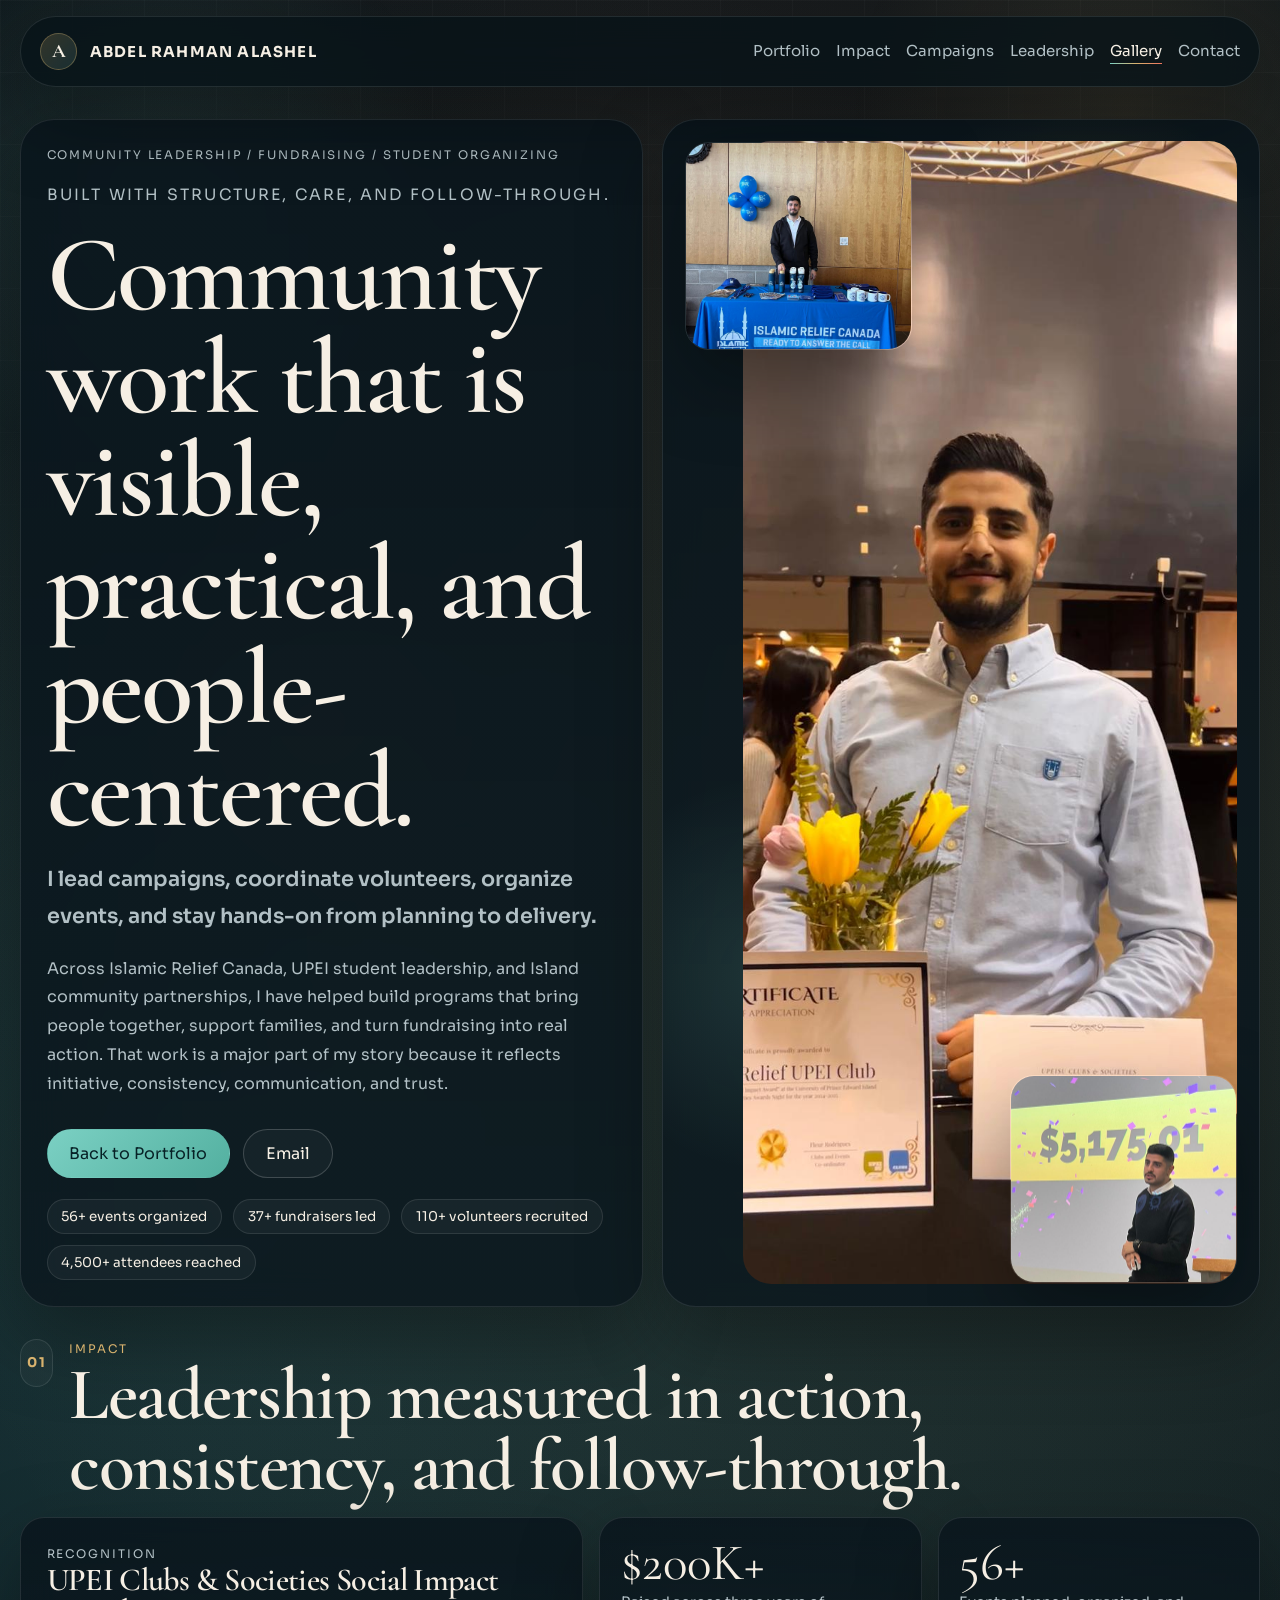
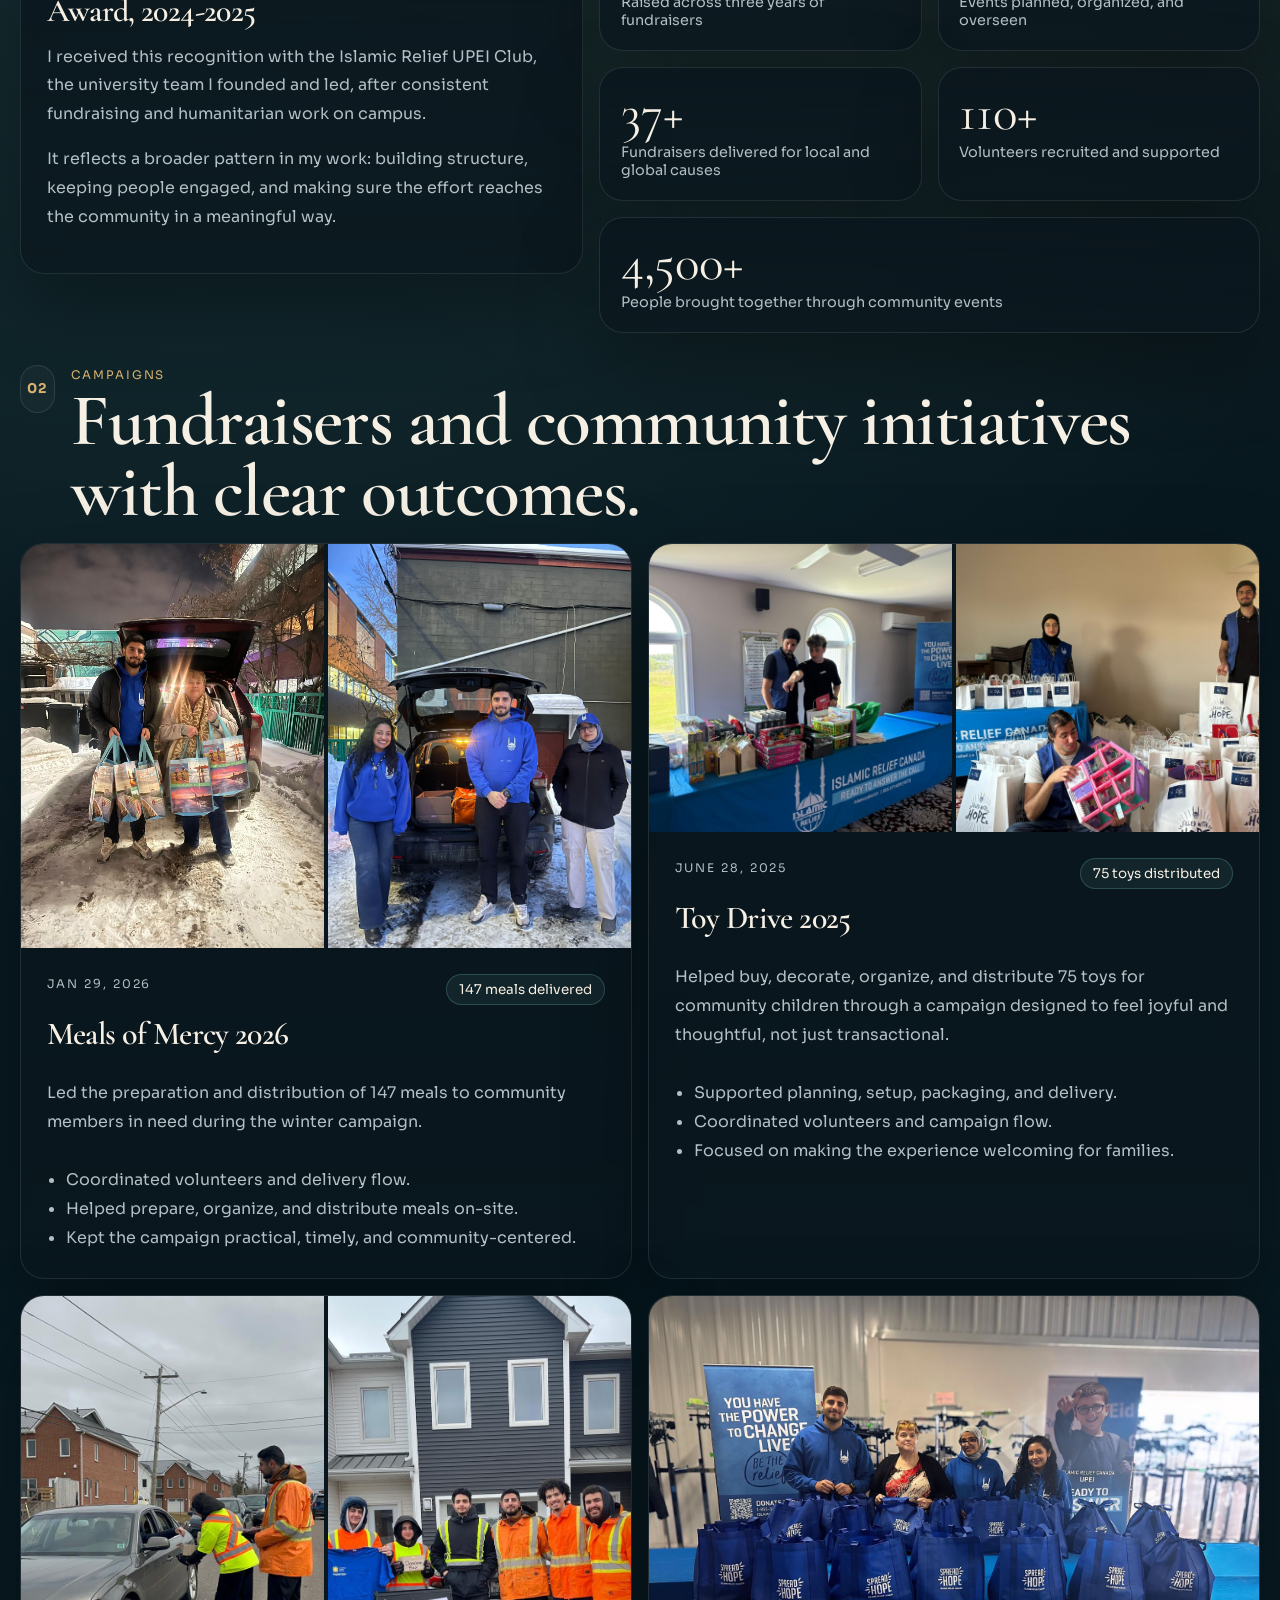
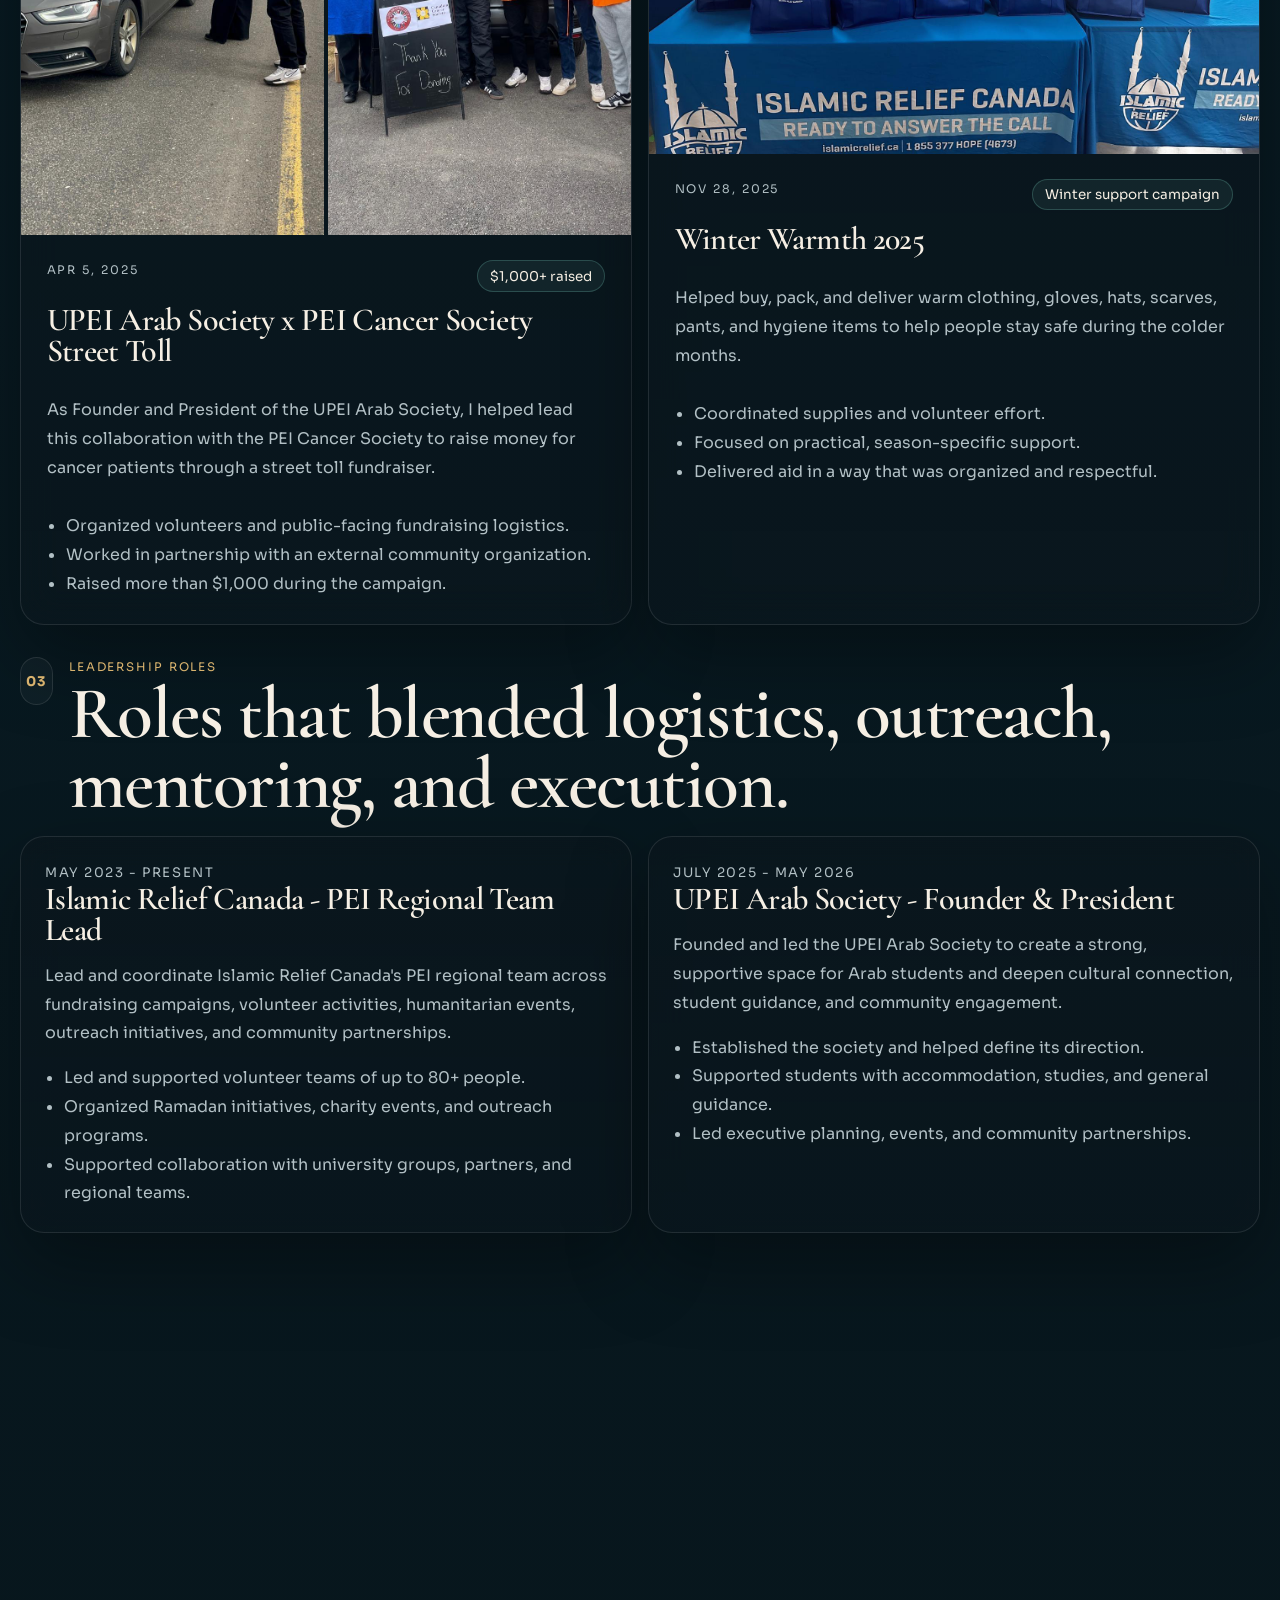
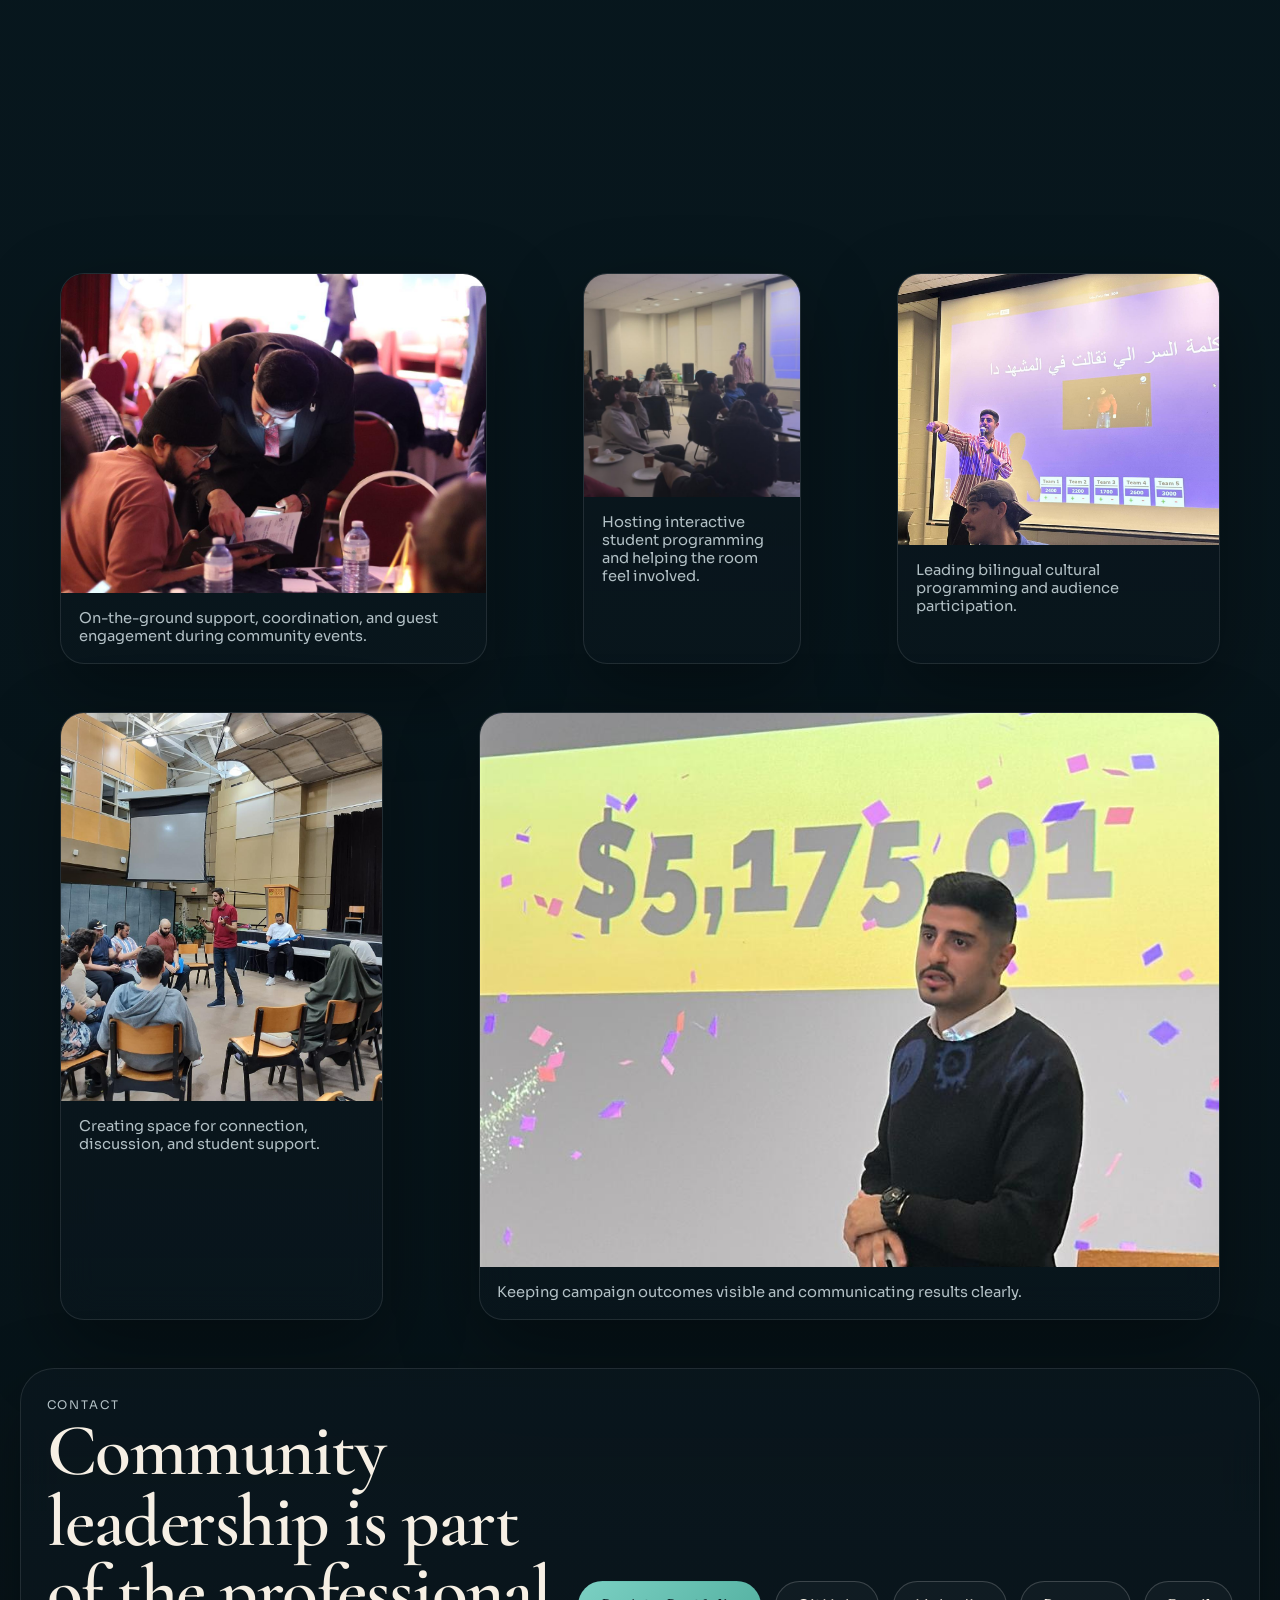
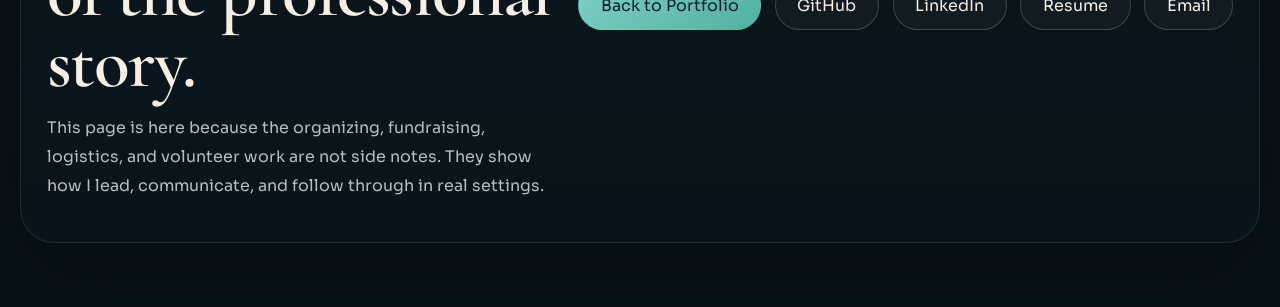
==== commit a200ab10: "Add resume and remove hero overlay" ====
--- a/community.html
+++ b/community.html
@@ -437,6 +437,14 @@
               rel="noreferrer"
               >LinkedIn</a
             >
+            <!-- Update the resume file path below if you replace the PDF later. -->
+            <a
+              class="button button-secondary"
+              href="assets/Abdel_Rahman_Alashel_Combined_Resume.pdf"
+              target="_blank"
+              rel="noreferrer"
+              >Resume</a
+            >
             <!-- Replace the placeholder email below when you are ready. -->
             <a class="button button-secondary" href="mailto:you@example.com"
               >Email</a
--- a/styles.css
+++ b/styles.css
@@ -366,6 +366,7 @@
 }
 
 .button {
+  appearance: none;
   display: inline-flex;
   align-items: center;
   justify-content: center;
@@ -373,12 +374,20 @@
   padding: 0.82rem 1.35rem;
   border-radius: 999px;
   font-weight: 700;
+  font: inherit;
+  color: inherit;
   border: 1px solid transparent;
+  background: transparent;
+  cursor: pointer;
   transition: transform 180ms ease, border-color 180ms ease, background 180ms ease, color 180ms ease;
 }
 
 .button:hover {
   transform: translateY(-1px);
+}
+
+.button:disabled:hover {
+  transform: none;
 }
 
 .button-primary {
@@ -400,11 +409,6 @@
 .button-ghost {
   border-color: var(--line);
   color: var(--muted);
-}
-
-.button-disabled {
-  cursor: default;
-  opacity: 0.75;
 }
 
 .hero-facts {
@@ -425,20 +429,6 @@
   margin-top: 0.45rem;
   font-size: 0.96rem;
   color: var(--ink);
-}
-
-.floating-note {
-  position: absolute;
-  top: 1rem;
-  left: 1rem;
-  z-index: 2;
-  max-width: 15rem;
-  padding: 0.85rem 1rem;
-  border: 1px solid rgba(216, 178, 110, 0.22);
-  border-radius: 20px;
-  background: rgba(7, 19, 24, 0.86);
-  color: var(--muted);
-  font-size: 0.88rem;
 }
 
 .portrait-frame {
@@ -484,13 +474,14 @@
 }
 
 .metric-stack {
+  display: grid;
+  grid-template-columns: repeat(3, minmax(0, 1fr));
   gap: 0.85rem;
   margin-top: 1rem;
 }
 
 .metric-card {
-  flex: 1 1 0;
-  min-width: 9rem;
+  min-width: 0;
   padding: 1rem;
   border: 1px solid var(--line);
   border-radius: var(--radius-sm);
@@ -1052,7 +1043,6 @@
   }
 
   .hero-facts,
-  .metric-stack,
   .chip-cloud {
     flex-direction: column;
   }
@@ -1060,6 +1050,10 @@
   .fact-card,
   .metric-card {
     min-width: 100%;
+  }
+
+  .metric-stack {
+    grid-template-columns: 1fr;
   }
 
   .spotlight-layout,
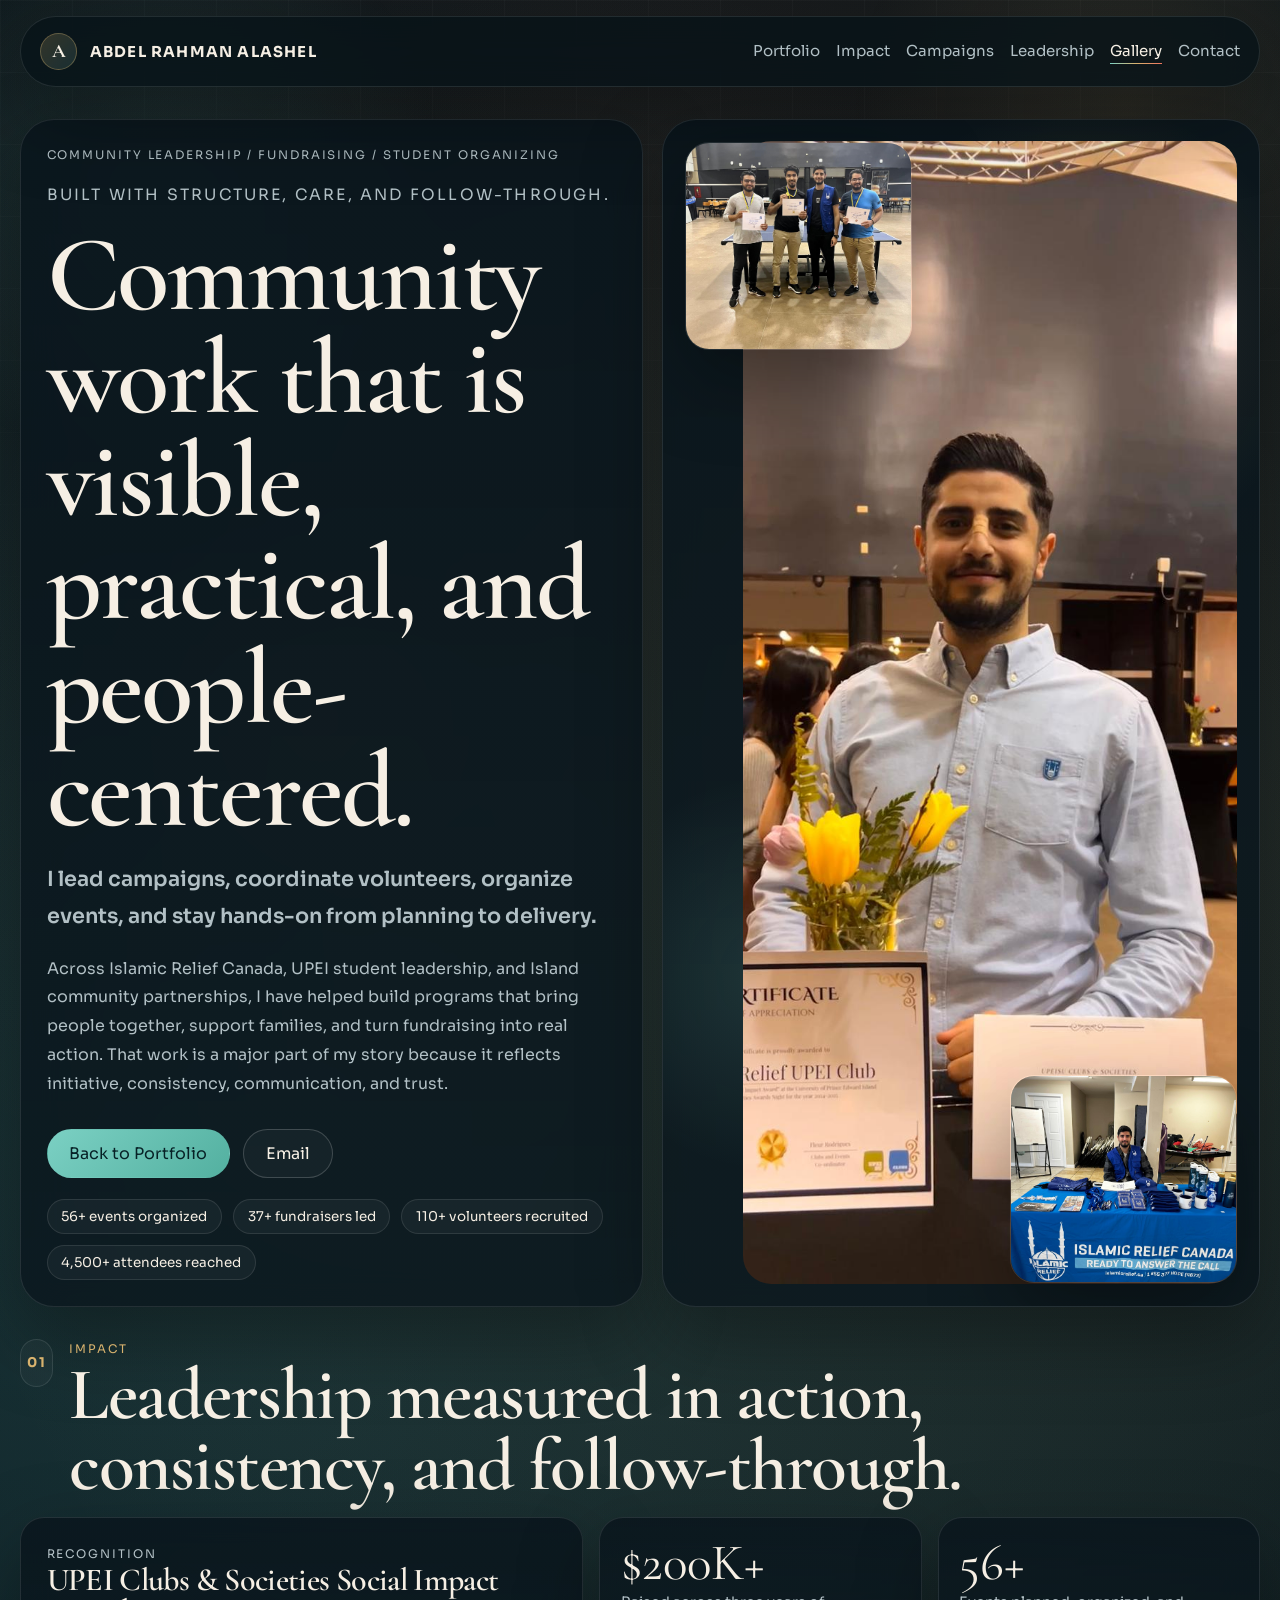
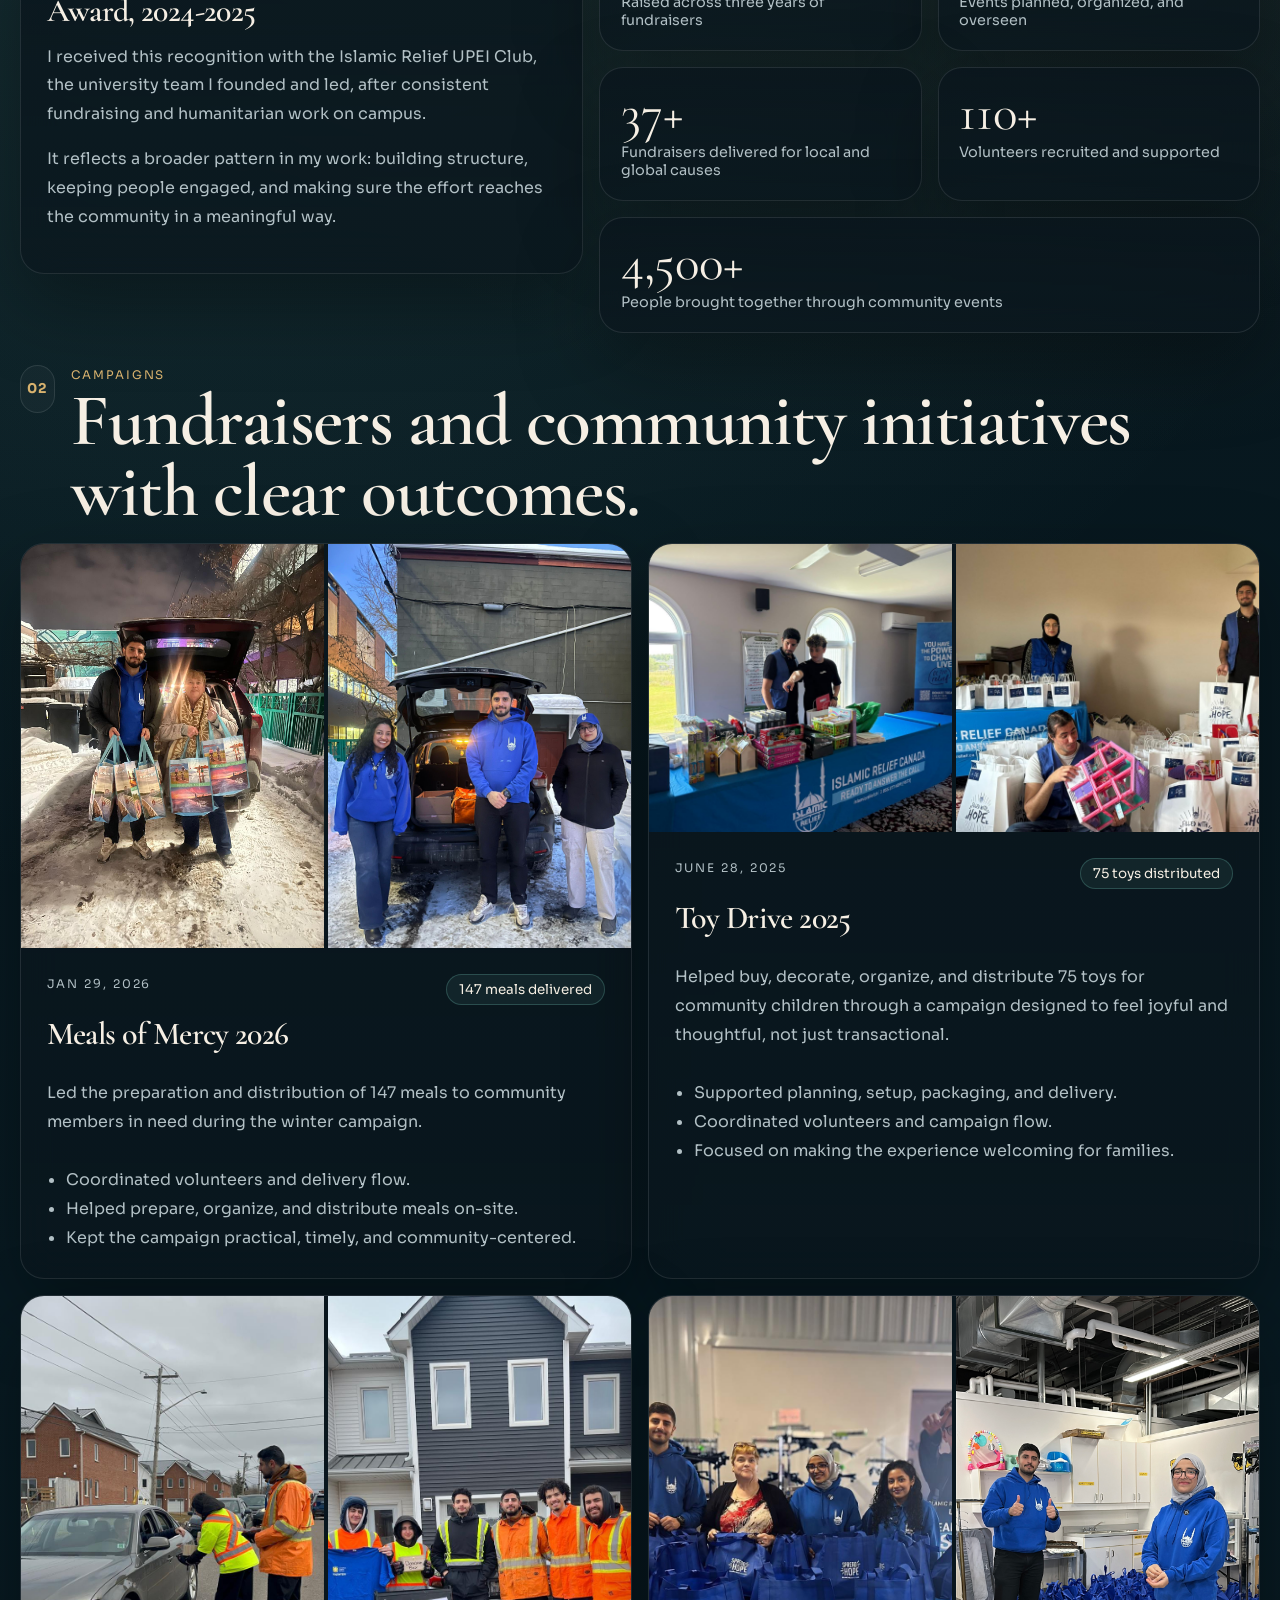
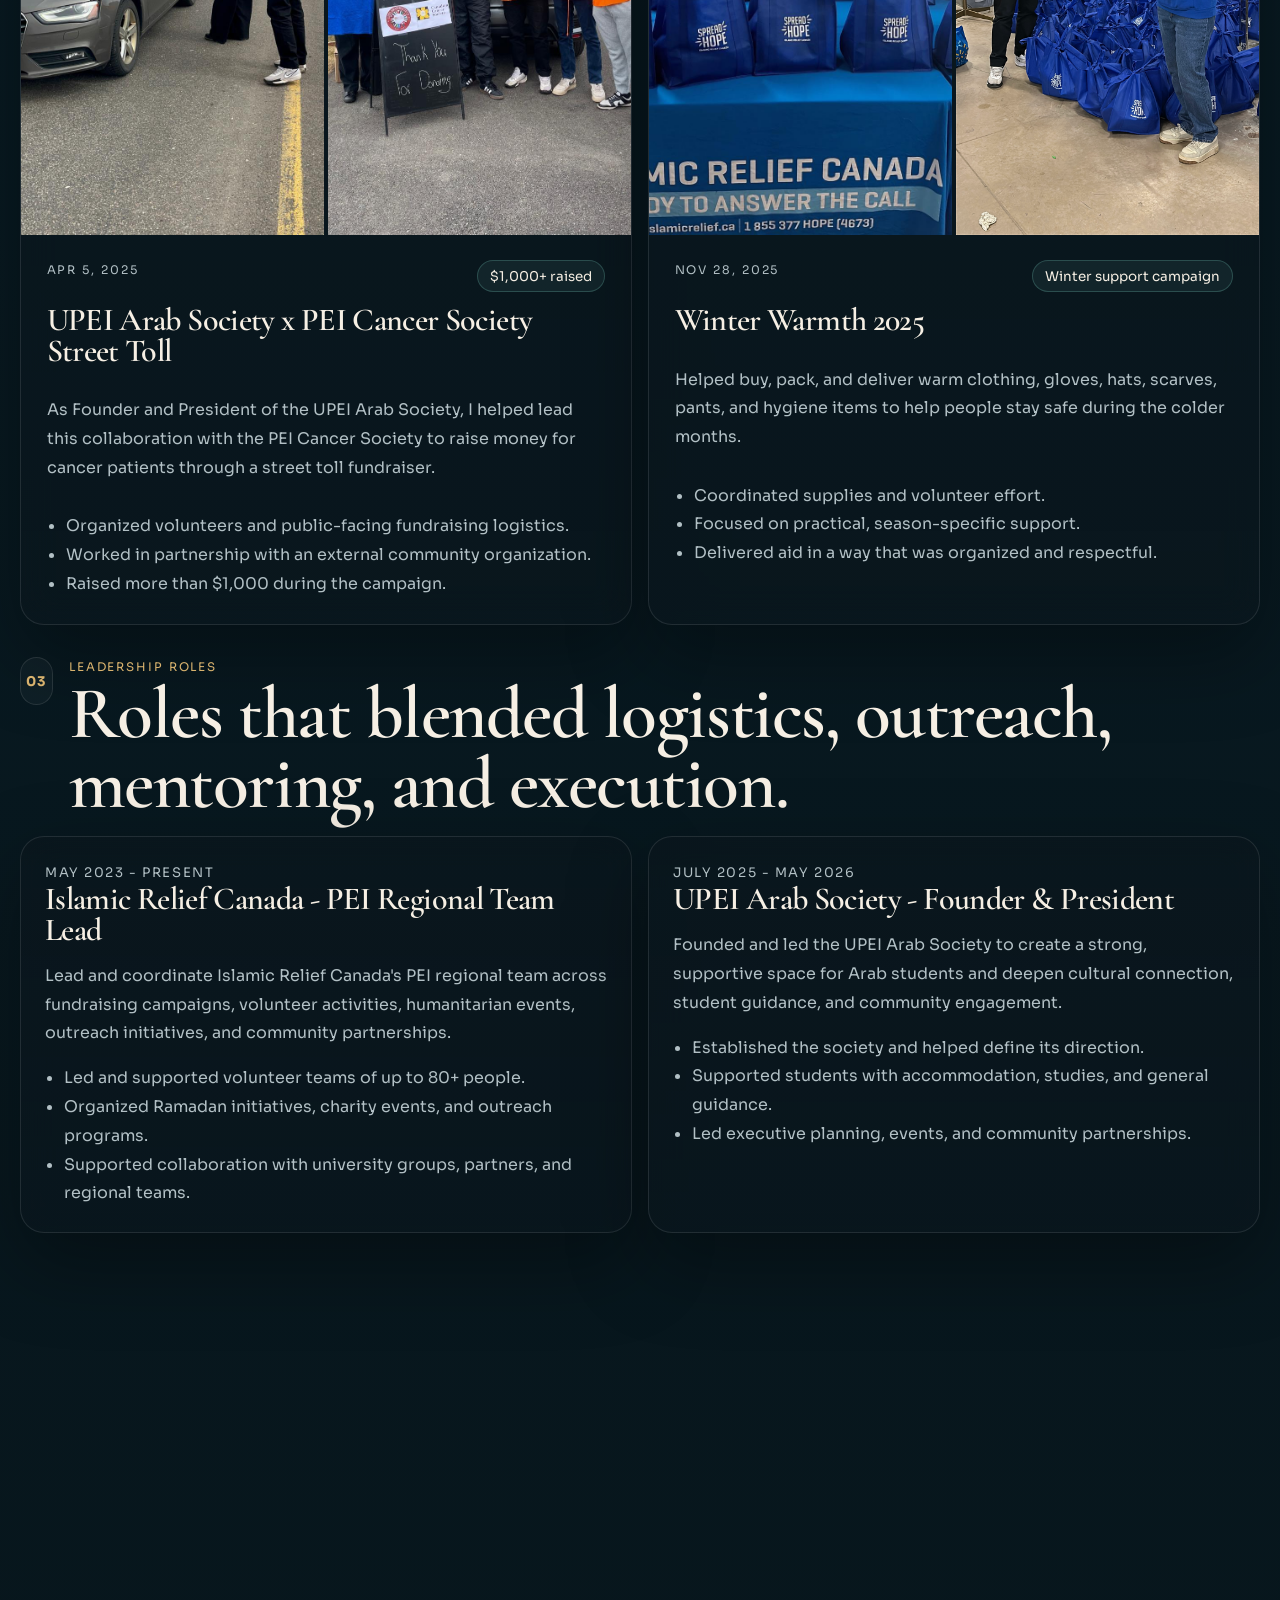
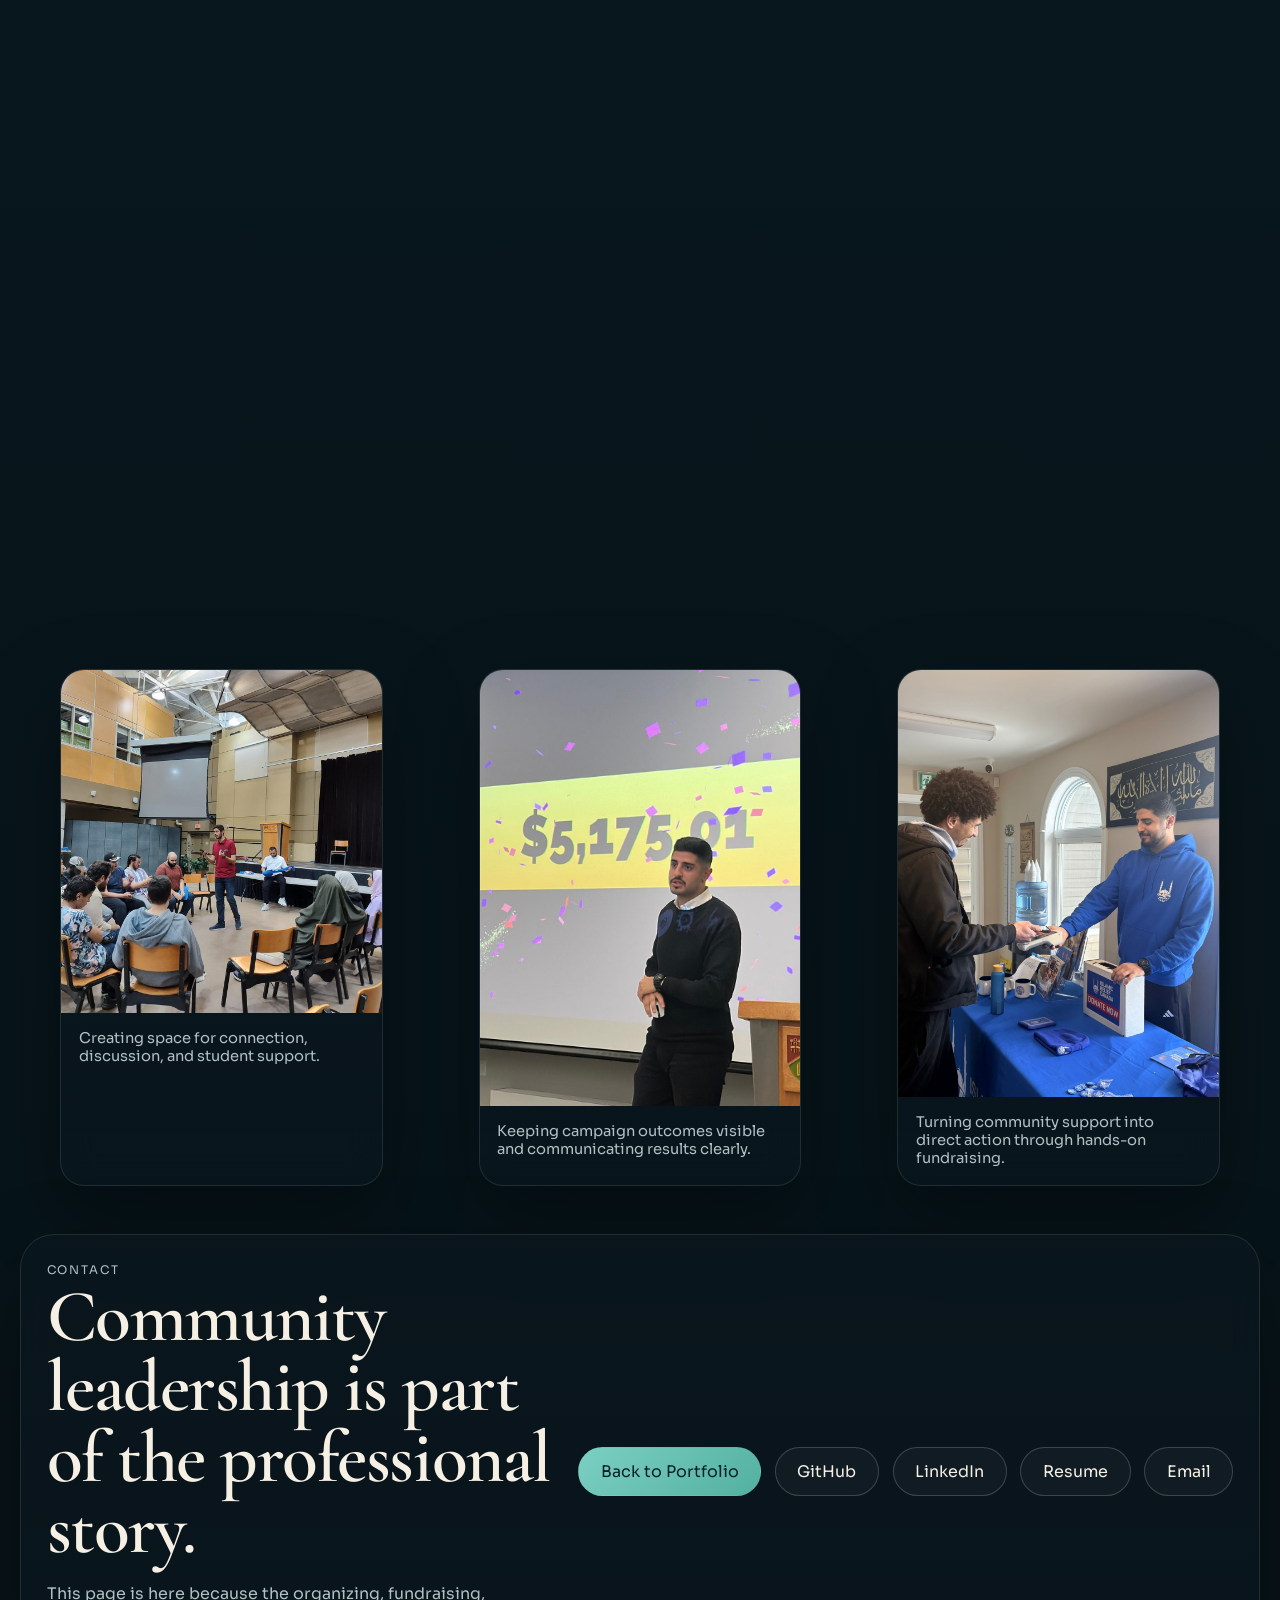
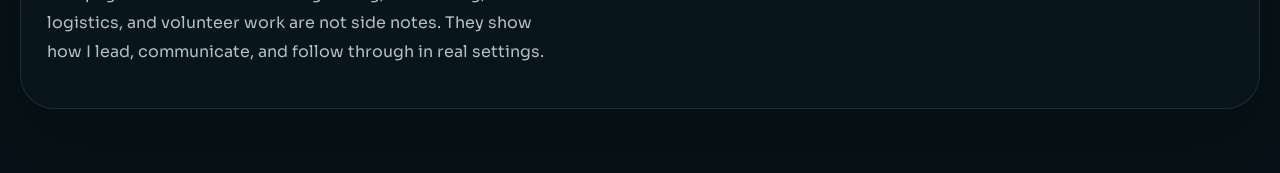
==== commit e2ba4aed: "Refresh community photo layout" ====
--- a/community.html
+++ b/community.html
@@ -82,15 +82,15 @@
             </figure>
             <figure class="collage-card collage-card-top">
               <img
-                src="assets/community/fundraiser-table.jpg"
-                alt="Fundraising and campaign preparation table with Islamic Relief Canada materials."
+                src="assets/community/award-team.jpg"
+                alt="Abdel Rahman Alashel with teammates holding award certificates."
                 loading="lazy"
               />
             </figure>
             <figure class="collage-card collage-card-bottom">
               <img
-                src="assets/community/fundraising-total.jpg"
-                alt="Abdel Rahman Alashel presenting fundraiser results on a screen."
+                src="assets/community/fundraiser-booth.jpg"
+                alt="Abdel Rahman Alashel behind an Islamic Relief Canada fundraiser table."
                 loading="lazy"
               />
             </figure>
@@ -253,10 +253,15 @@
             </article>
 
             <article class="campaign-card reveal">
-              <div class="campaign-media media-single">
+              <div class="campaign-media media-two">
                 <img
                   src="assets/community/winter-warmth.jpg"
                   alt="Winter Warmth campaign volunteers posing behind blue donation bags."
+                  loading="lazy"
+                />
+                <img
+                  src="assets/community/winter-warmth-girl.jpg"
+                  alt="Winter Warmth volunteers standing beside prepared blue support bags."
                   loading="lazy"
                 />
               </div>
@@ -372,22 +377,20 @@
               <figcaption>On-the-ground support, coordination, and guest engagement during community events.</figcaption>
             </figure>
 
-            <figure class="gallery-card reveal delay-1">
-              <img
-                src="assets/community/community-event-1.jpg"
-                alt="Abdel Rahman Alashel facilitating an interactive student event."
-                loading="lazy"
-              />
-              <figcaption>Hosting interactive student programming and helping the room feel involved.</figcaption>
-            </figure>
-
-            <figure class="gallery-card reveal delay-2">
-              <img
-                src="assets/community/community-event-2.jpg"
-                alt="Abdel Rahman Alashel speaking during a bilingual community activity."
-                loading="lazy"
-              />
-              <figcaption>Leading bilingual cultural programming and audience participation.</figcaption>
+            <figure class="gallery-card gallery-card-duo reveal delay-1">
+              <div class="gallery-media-duo">
+                <img
+                  src="assets/community/community-event-1.jpg"
+                  alt="Abdel Rahman Alashel facilitating an interactive student event."
+                  loading="lazy"
+                />
+                <img
+                  src="assets/community/community-event-2.jpg"
+                  alt="Abdel Rahman Alashel speaking during a bilingual community activity."
+                  loading="lazy"
+                />
+              </div>
+              <figcaption>Hosting interactive student programming, bilingual cultural activities, and audience participation in one stronger shared moment.</figcaption>
             </figure>
 
             <figure class="gallery-card reveal">
@@ -399,13 +402,22 @@
               <figcaption>Creating space for connection, discussion, and student support.</figcaption>
             </figure>
 
-            <figure class="gallery-card reveal delay-1">
+            <figure class="gallery-card portrait-card reveal delay-1">
               <img
                 src="assets/community/fundraising-total.jpg"
                 alt="Abdel Rahman Alashel standing in front of a fundraising total on a projected screen."
                 loading="lazy"
               />
               <figcaption>Keeping campaign outcomes visible and communicating results clearly.</figcaption>
+            </figure>
+
+            <figure class="gallery-card portrait-card reveal delay-2">
+              <img
+                src="assets/community/fundraiser-donation.jpg"
+                alt="Abdel Rahman Alashel receiving a donation at an Islamic Relief Canada table."
+                loading="lazy"
+              />
+              <figcaption>Turning community support into direct action through hands-on fundraising.</figcaption>
             </figure>
           </div>
         </section>
--- a/styles.css
+++ b/styles.css
@@ -867,8 +867,24 @@
   padding: 0;
 }
 
+.gallery-media-duo {
+  display: grid;
+  grid-template-columns: repeat(2, minmax(0, 1fr));
+  gap: 0.25rem;
+}
+
 .gallery-card img {
   aspect-ratio: 4 / 3;
+  height: 100%;
+  object-fit: cover;
+}
+
+.gallery-card-duo img {
+  aspect-ratio: 4 / 3;
+}
+
+.portrait-card img {
+  aspect-ratio: 3 / 4;
 }
 
 .gallery-card figcaption {
@@ -878,11 +894,11 @@
 }
 
 .gallery-card:nth-child(1) {
-  grid-column: span 5;
+  grid-column: span 4;
 }
 
 .gallery-card:nth-child(2) {
-  grid-column: span 3;
+  grid-column: span 8;
 }
 
 .gallery-card:nth-child(3) {
@@ -894,6 +910,10 @@
 }
 
 .gallery-card:nth-child(5) {
+  grid-column: span 4;
+}
+
+.gallery-card:nth-child(6) {
   grid-column: span 8;
 }
 
@@ -1012,7 +1032,8 @@
   .gallery-card:nth-child(2),
   .gallery-card:nth-child(3),
   .gallery-card:nth-child(4),
-  .gallery-card:nth-child(5) {
+  .gallery-card:nth-child(5),
+  .gallery-card:nth-child(6) {
     grid-column: auto;
   }
 }
@@ -1093,6 +1114,10 @@
   }
 
   .campaign-media.media-two {
+    grid-template-columns: 1fr;
+  }
+
+  .gallery-media-duo {
     grid-template-columns: 1fr;
   }
 
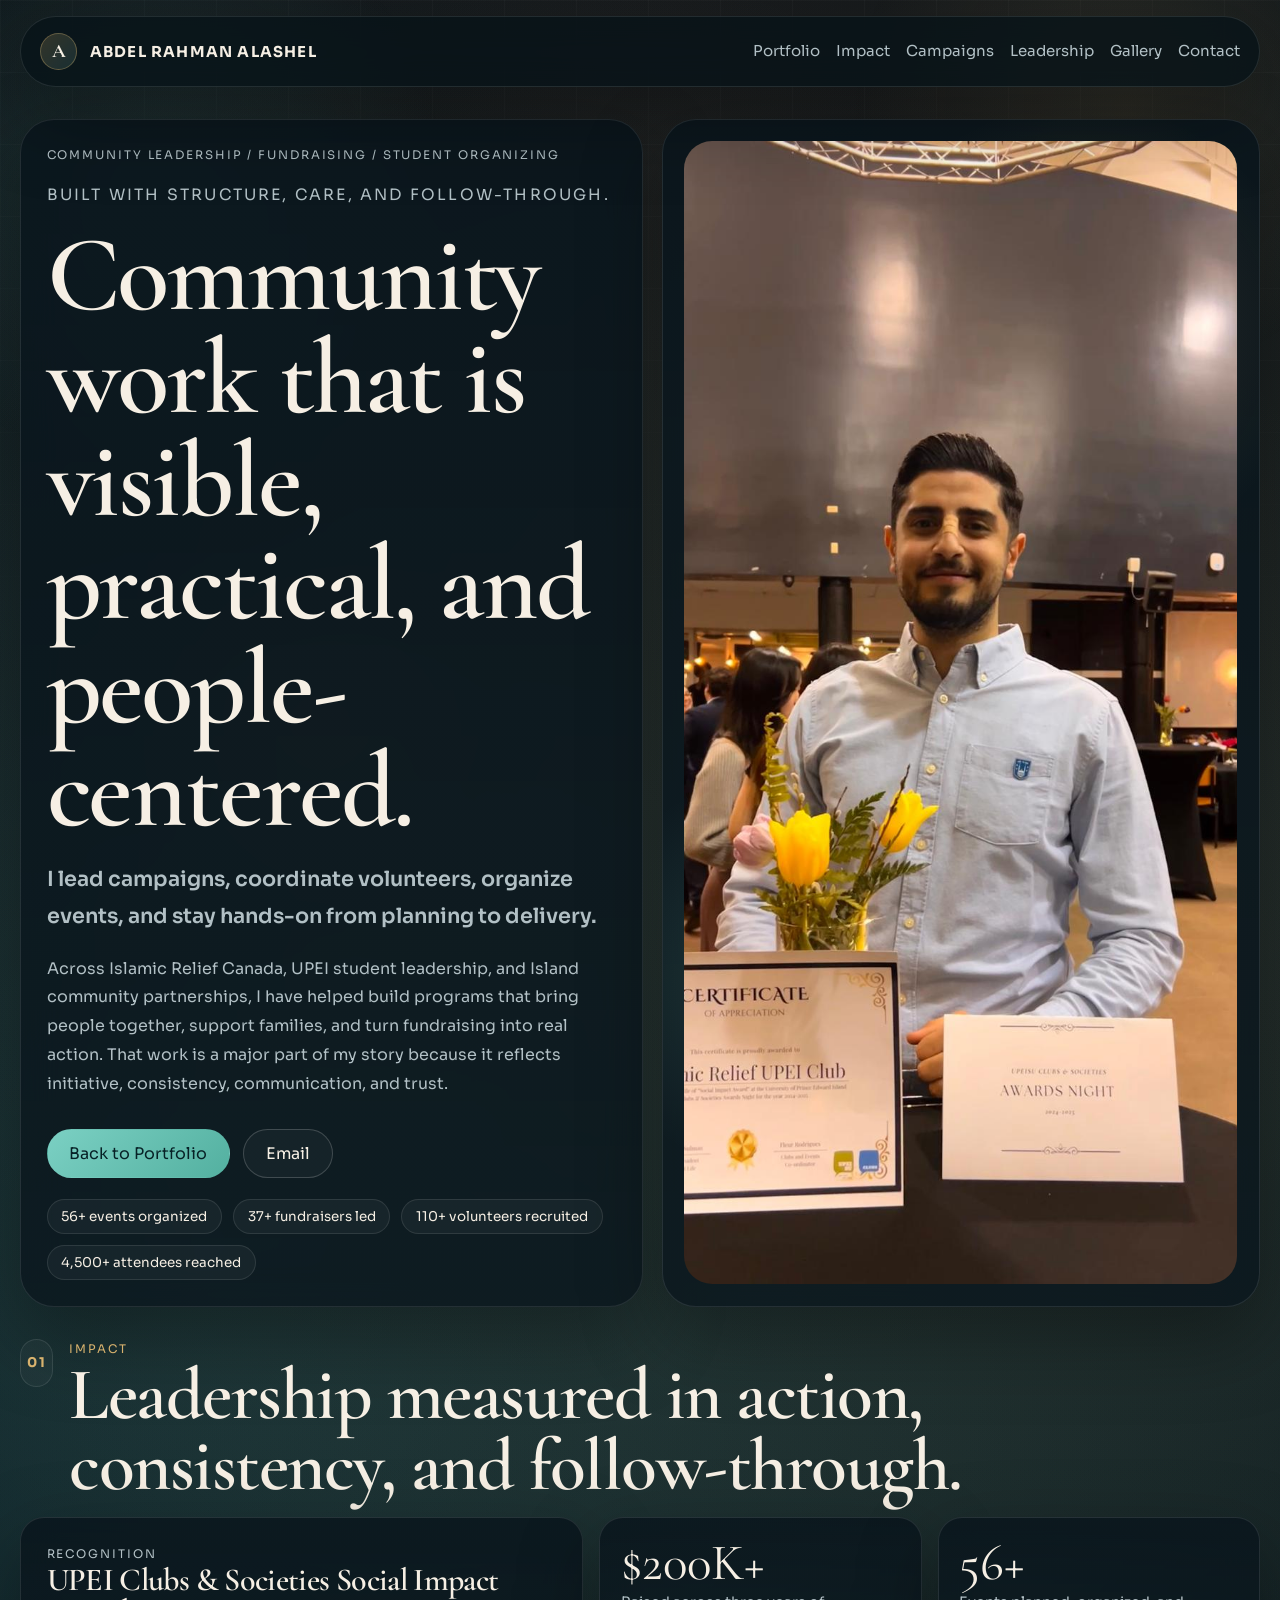
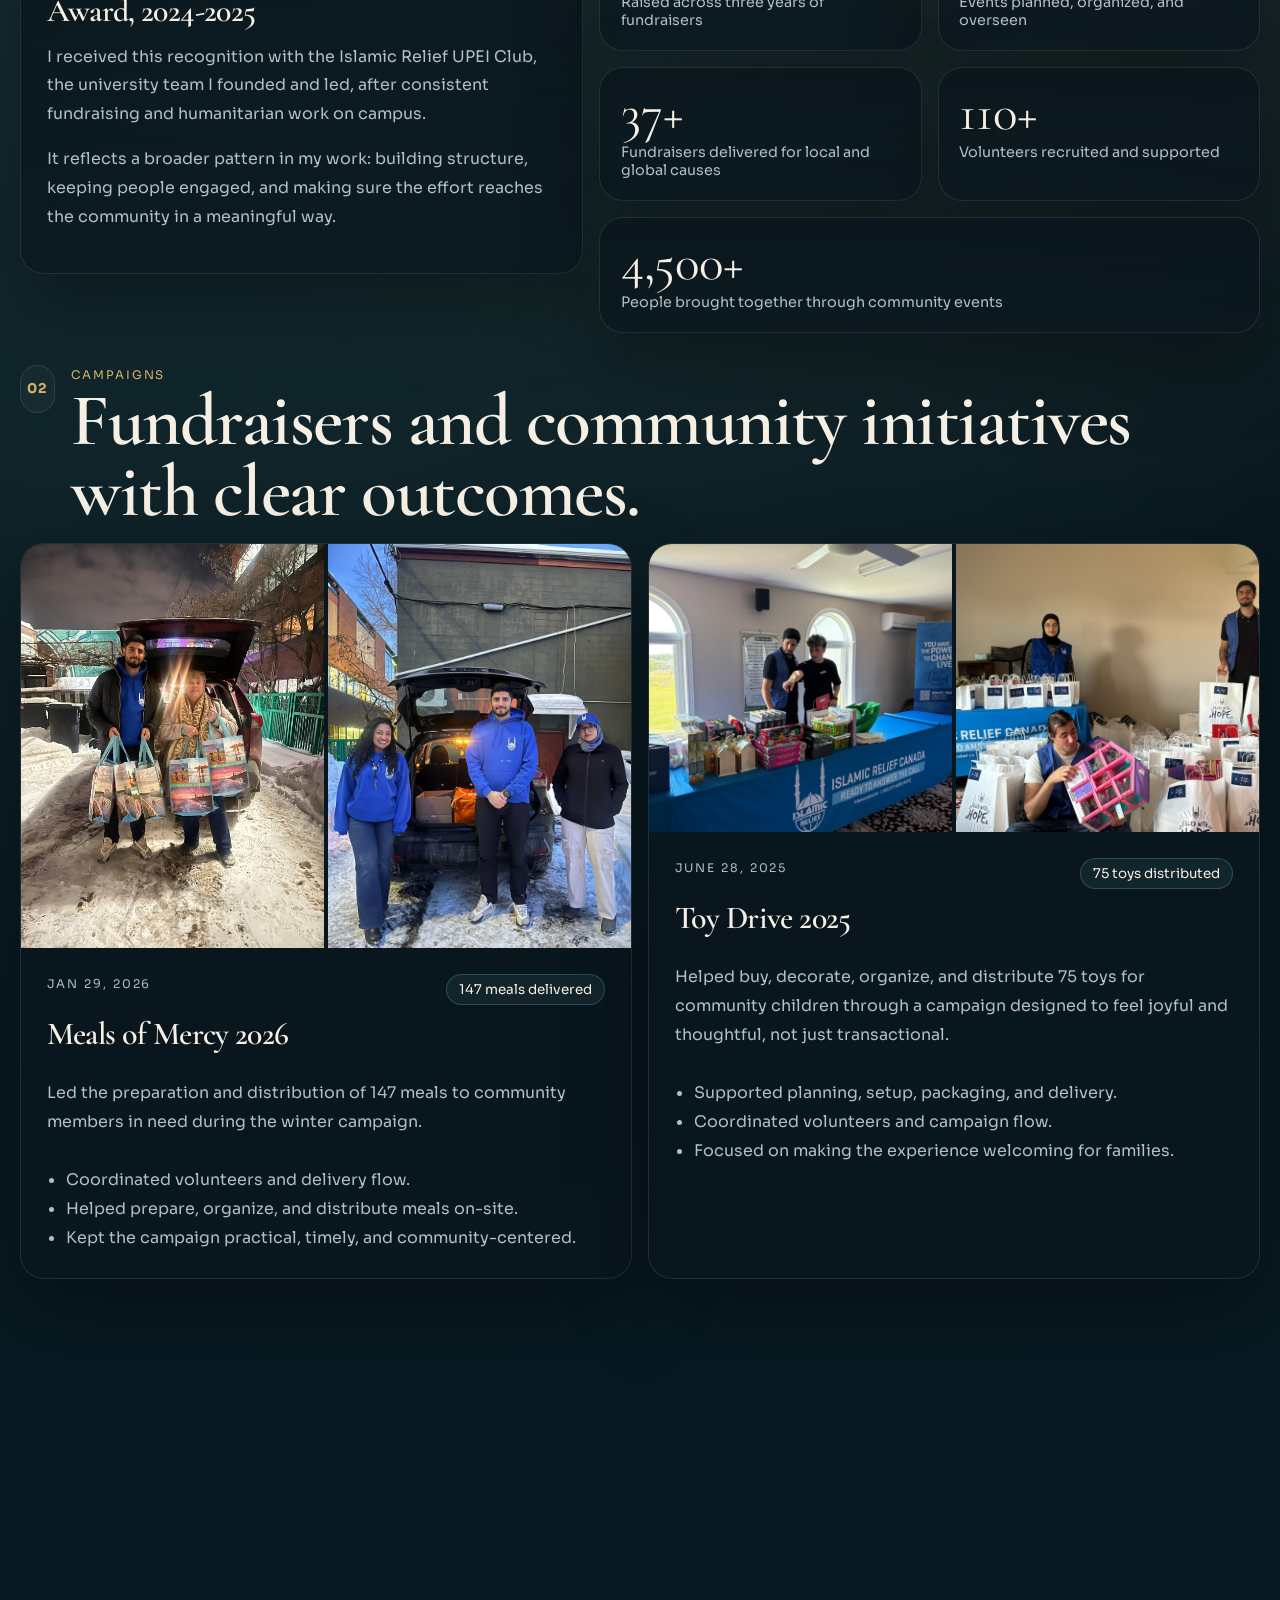
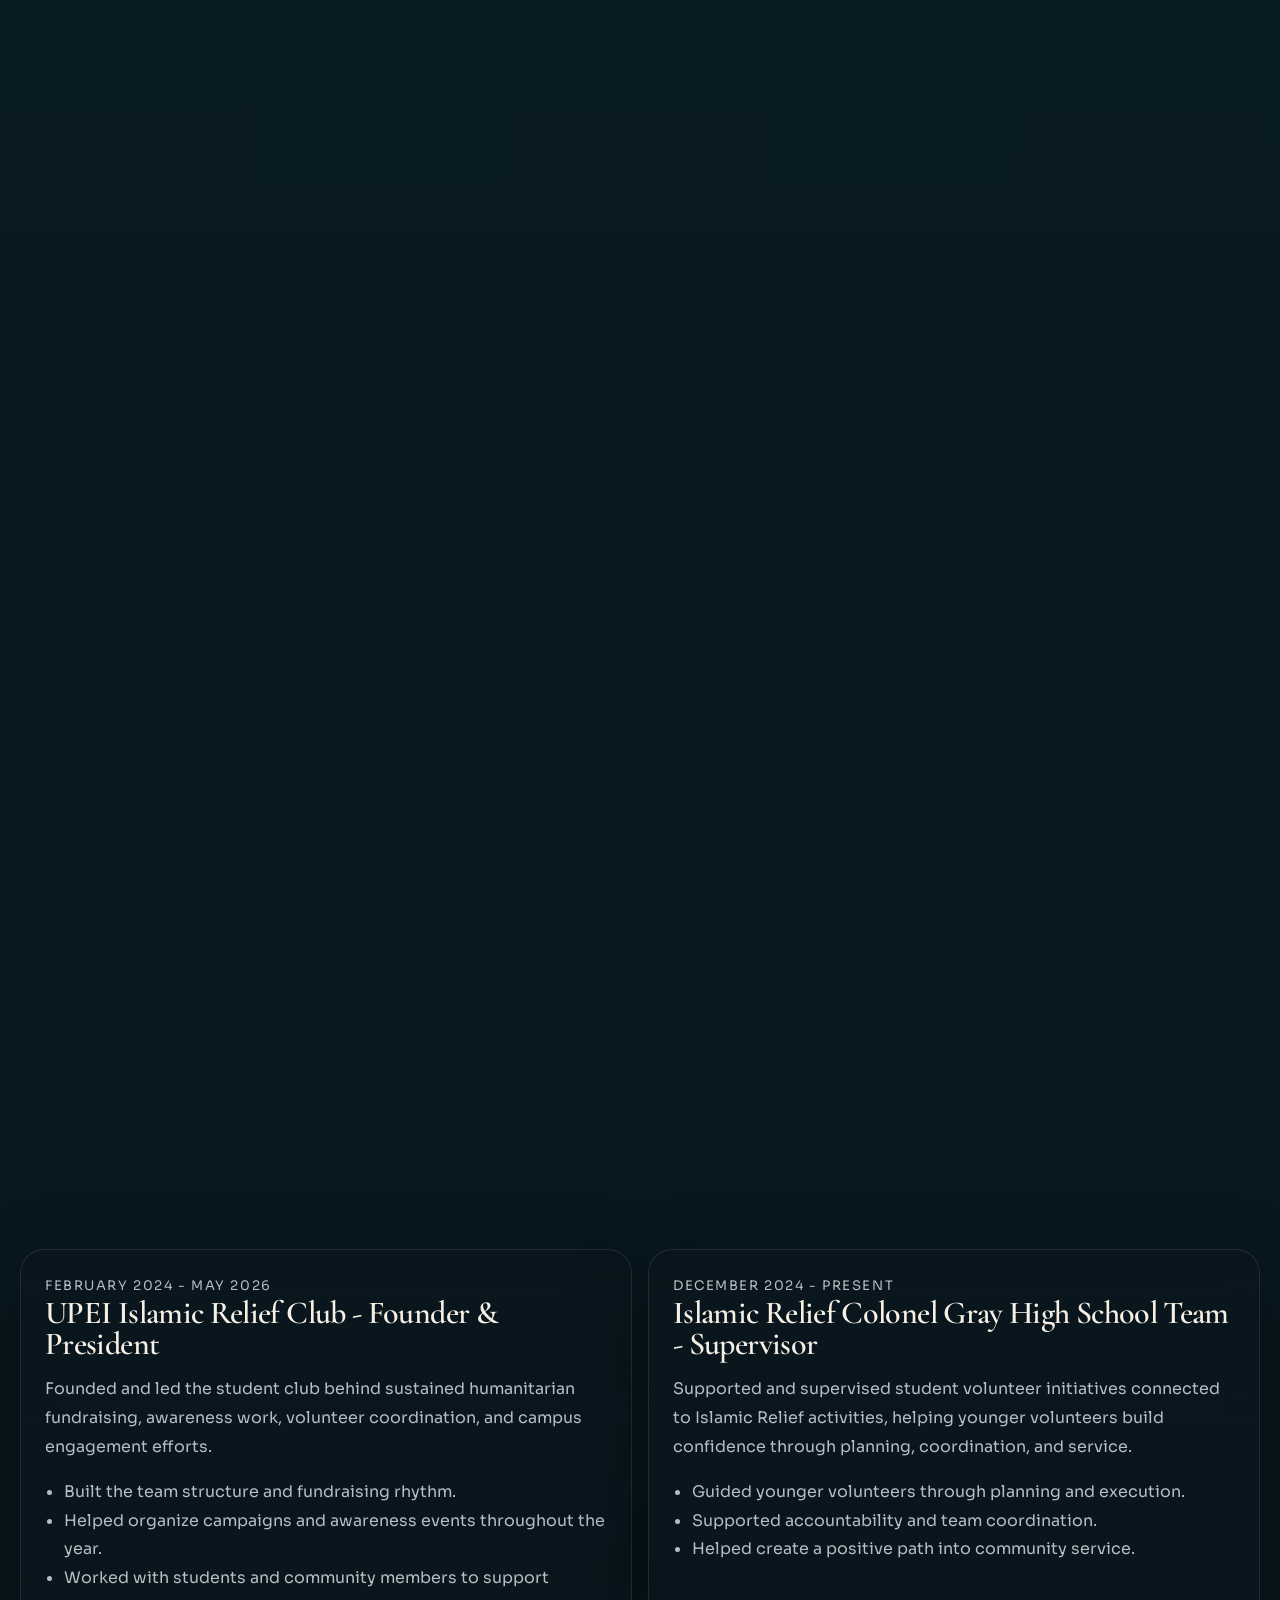
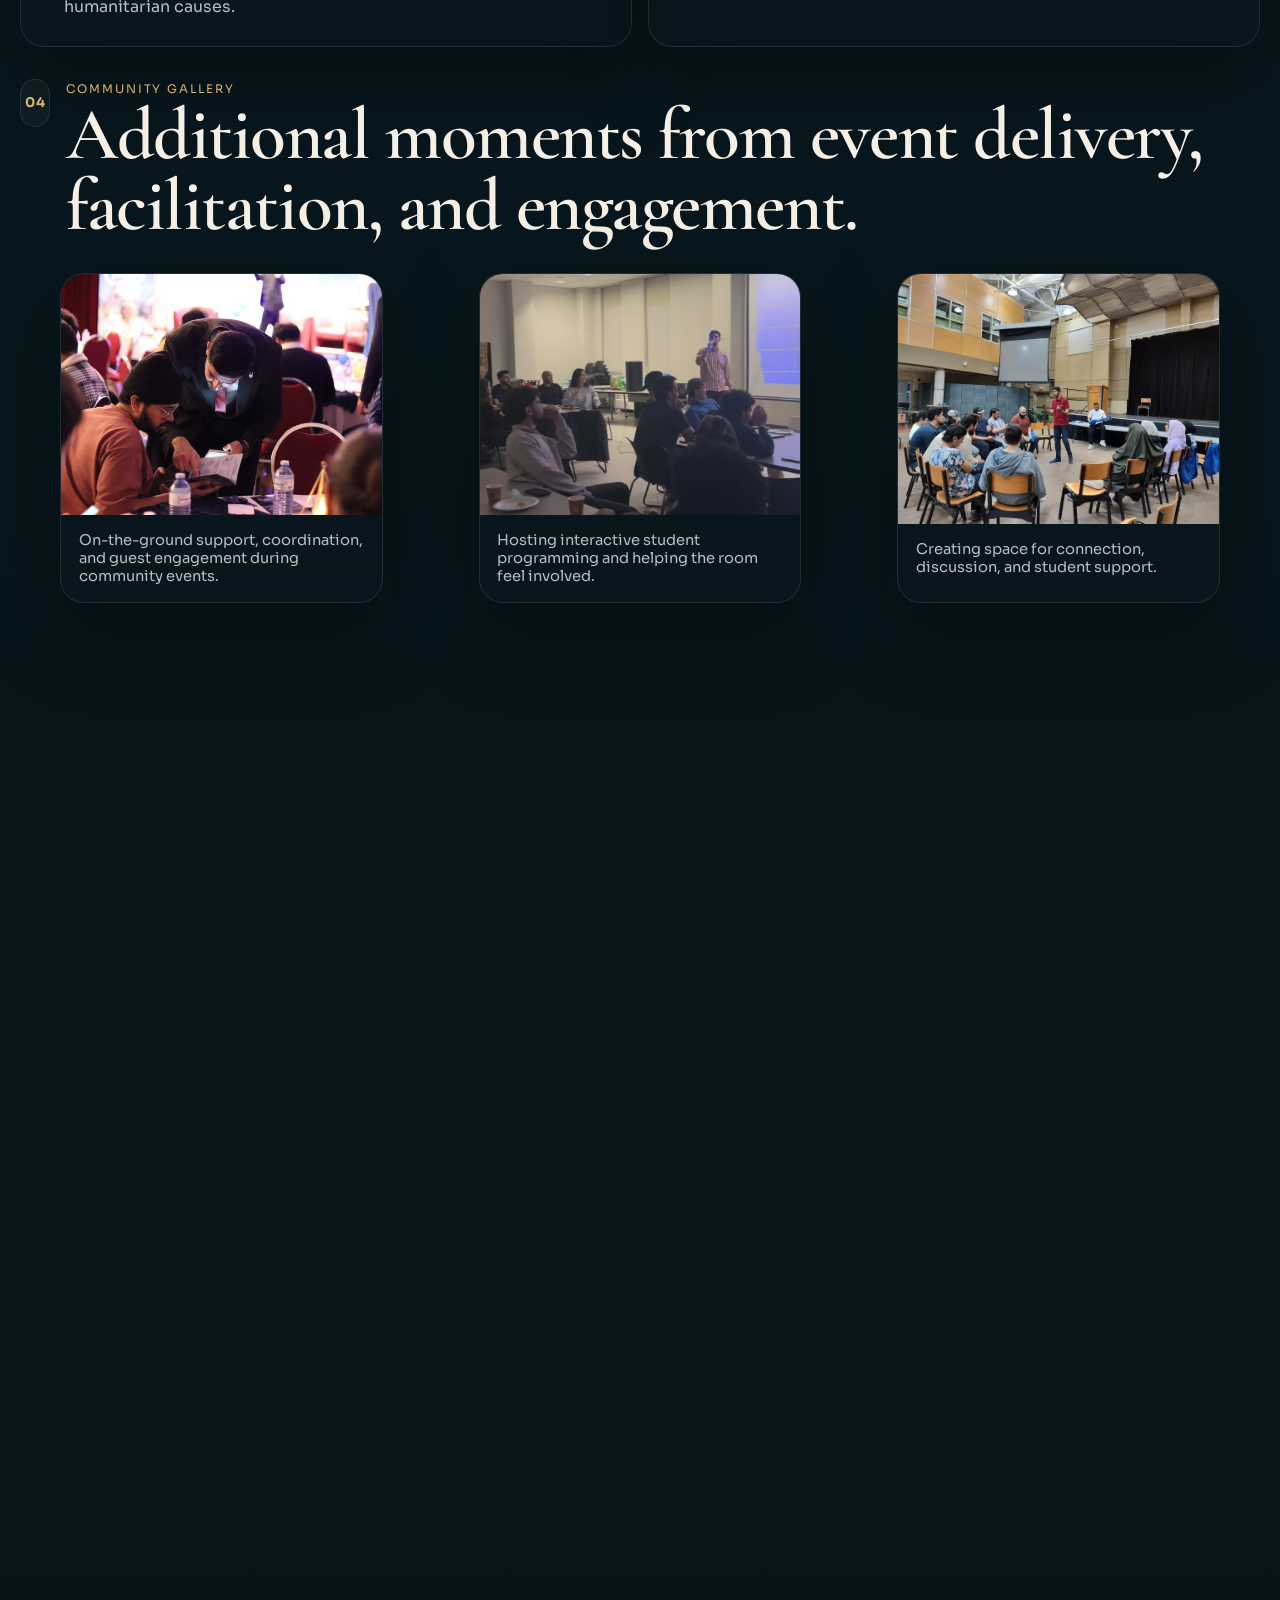
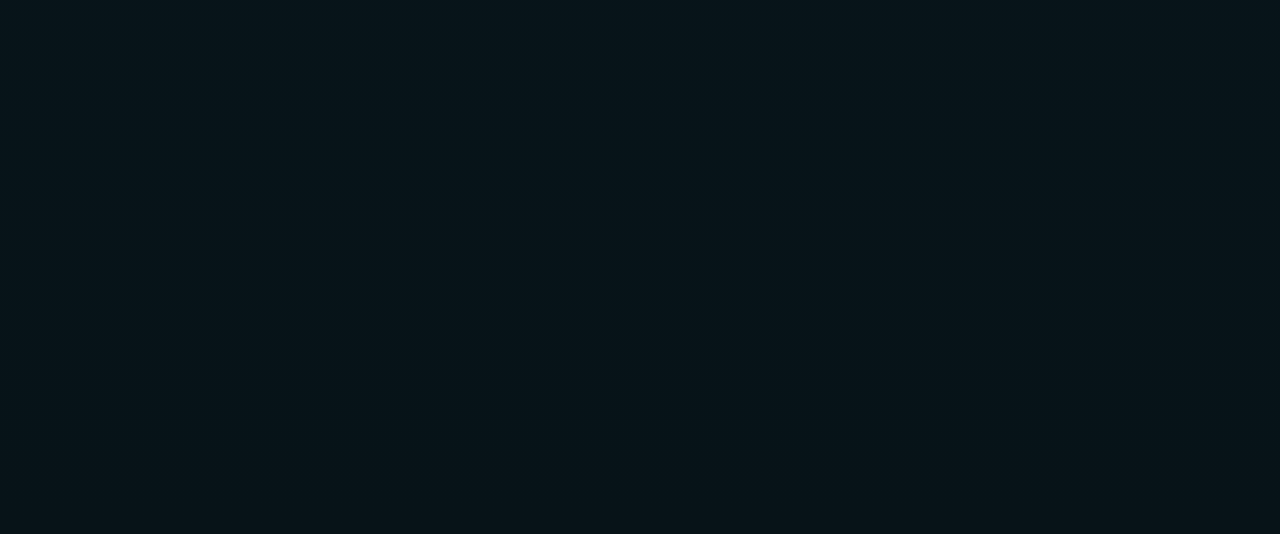
==== commit f5fd03a7: "Refine hero stats and community gallery" ====
--- a/community.html
+++ b/community.html
@@ -80,20 +80,6 @@
                 alt="Abdel Rahman Alashel holding the Social Impact Award certificate."
               />
             </figure>
-            <figure class="collage-card collage-card-top">
-              <img
-                src="assets/community/award-team.jpg"
-                alt="Abdel Rahman Alashel with teammates holding award certificates."
-                loading="lazy"
-              />
-            </figure>
-            <figure class="collage-card collage-card-bottom">
-              <img
-                src="assets/community/fundraiser-booth.jpg"
-                alt="Abdel Rahman Alashel behind an Islamic Relief Canada fundraiser table."
-                loading="lazy"
-              />
-            </figure>
           </div>
         </section>
 
@@ -377,20 +363,13 @@
               <figcaption>On-the-ground support, coordination, and guest engagement during community events.</figcaption>
             </figure>
 
-            <figure class="gallery-card gallery-card-duo reveal delay-1">
-              <div class="gallery-media-duo">
-                <img
-                  src="assets/community/community-event-1.jpg"
-                  alt="Abdel Rahman Alashel facilitating an interactive student event."
-                  loading="lazy"
-                />
-                <img
-                  src="assets/community/community-event-2.jpg"
-                  alt="Abdel Rahman Alashel speaking during a bilingual community activity."
-                  loading="lazy"
-                />
-              </div>
-              <figcaption>Hosting interactive student programming, bilingual cultural activities, and audience participation in one stronger shared moment.</figcaption>
+            <figure class="gallery-card reveal delay-1">
+              <img
+                src="assets/community/community-event-1.jpg"
+                alt="Abdel Rahman Alashel facilitating an interactive student event."
+                loading="lazy"
+              />
+              <figcaption>Hosting interactive student programming and helping the room feel involved.</figcaption>
             </figure>
 
             <figure class="gallery-card reveal">
@@ -418,6 +397,24 @@
                 loading="lazy"
               />
               <figcaption>Turning community support into direct action through hands-on fundraising.</figcaption>
+            </figure>
+
+            <figure class="gallery-card reveal">
+              <img
+                src="assets/community/award-team.jpg"
+                alt="Abdel Rahman Alashel with teammates holding award certificates."
+                loading="lazy"
+              />
+              <figcaption>Sharing recognition with the team after community work that stayed active and consistent.</figcaption>
+            </figure>
+
+            <figure class="gallery-card reveal delay-1">
+              <img
+                src="assets/community/fundraiser-booth.jpg"
+                alt="Abdel Rahman Alashel behind an Islamic Relief Canada fundraiser table."
+                loading="lazy"
+              />
+              <figcaption>Representing campaigns in person, answering questions, and keeping fundraising visible.</figcaption>
             </figure>
           </div>
         </section>
--- a/styles.css
+++ b/styles.css
@@ -341,7 +341,6 @@
 .hero-actions,
 .helper-links,
 .hero-facts,
-.portrait-caption,
 .metric-stack,
 .tag-list,
 .skill-pill-list,
@@ -441,25 +440,17 @@
 .portrait-frame img,
 .media-card img,
 .collage-main img,
-.collage-card img,
 .campaign-media img,
 .gallery-card img {
   height: 100%;
   object-fit: cover;
 }
 
-.portrait-caption,
 .metric-stack {
   position: relative;
   z-index: 1;
 }
 
-.portrait-caption {
-  gap: 0.55rem;
-  margin-top: 1rem;
-}
-
-.caption-chip,
 .impact-chip {
   display: inline-flex;
   align-items: center;
@@ -773,36 +764,13 @@
 
 .collage-main {
   position: absolute;
-  inset: 1.35rem 1.35rem 1.35rem 5rem;
+  inset: 1.35rem;
   margin: 0;
   border-radius: 28px;
   overflow: hidden;
   z-index: 1;
 }
 
-.collage-card {
-  position: absolute;
-  width: min(18rem, 38%);
-  margin: 0;
-  border: 1px solid var(--line);
-  border-radius: 24px;
-  overflow: hidden;
-  box-shadow: var(--shadow);
-  z-index: 2;
-}
-
-.collage-card-top {
-  top: 1.4rem;
-  left: 1.4rem;
-  height: 13rem;
-}
-
-.collage-card-bottom {
-  right: 1.4rem;
-  bottom: 1.4rem;
-  height: 13rem;
-}
-
 .impact-grid {
   align-items: start;
 }
@@ -858,19 +826,13 @@
 }
 
 .gallery-grid {
-  grid-template-columns: repeat(12, minmax(0, 1fr));
+  grid-template-columns: repeat(3, minmax(0, 1fr));
 }
 
 .gallery-card {
   display: grid;
   overflow: hidden;
   padding: 0;
-}
-
-.gallery-media-duo {
-  display: grid;
-  grid-template-columns: repeat(2, minmax(0, 1fr));
-  gap: 0.25rem;
 }
 
 .gallery-card img {
@@ -879,10 +841,6 @@
   object-fit: cover;
 }
 
-.gallery-card-duo img {
-  aspect-ratio: 4 / 3;
-}
-
 .portrait-card img {
   aspect-ratio: 3 / 4;
 }
@@ -891,30 +849,6 @@
   padding: 1rem 1.1rem 1.1rem;
   color: var(--muted);
   font-size: 0.92rem;
-}
-
-.gallery-card:nth-child(1) {
-  grid-column: span 4;
-}
-
-.gallery-card:nth-child(2) {
-  grid-column: span 8;
-}
-
-.gallery-card:nth-child(3) {
-  grid-column: span 4;
-}
-
-.gallery-card:nth-child(4) {
-  grid-column: span 4;
-}
-
-.gallery-card:nth-child(5) {
-  grid-column: span 4;
-}
-
-.gallery-card:nth-child(6) {
-  grid-column: span 8;
 }
 
 .reveal {
@@ -1016,25 +950,15 @@
   }
 
   .collage-main {
-    inset: 1rem 1rem 1rem 3.8rem;
-  }
-
-  .collage-card {
-    width: min(13rem, 42%);
+    inset: 1rem;
   }
 
   .gallery-grid {
     grid-template-columns: repeat(2, minmax(0, 1fr));
   }
 
-  .gallery-card,
-  .gallery-card:nth-child(1),
-  .gallery-card:nth-child(2),
-  .gallery-card:nth-child(3),
-  .gallery-card:nth-child(4),
-  .gallery-card:nth-child(5),
-  .gallery-card:nth-child(6) {
-    grid-column: auto;
+  .metric-stack {
+    grid-template-columns: repeat(2, minmax(0, 1fr));
   }
 }
 
@@ -1109,15 +1033,7 @@
     inset: 1rem;
   }
 
-  .collage-card {
-    display: none;
-  }
-
   .campaign-media.media-two {
-    grid-template-columns: 1fr;
-  }
-
-  .gallery-media-duo {
     grid-template-columns: 1fr;
   }
 
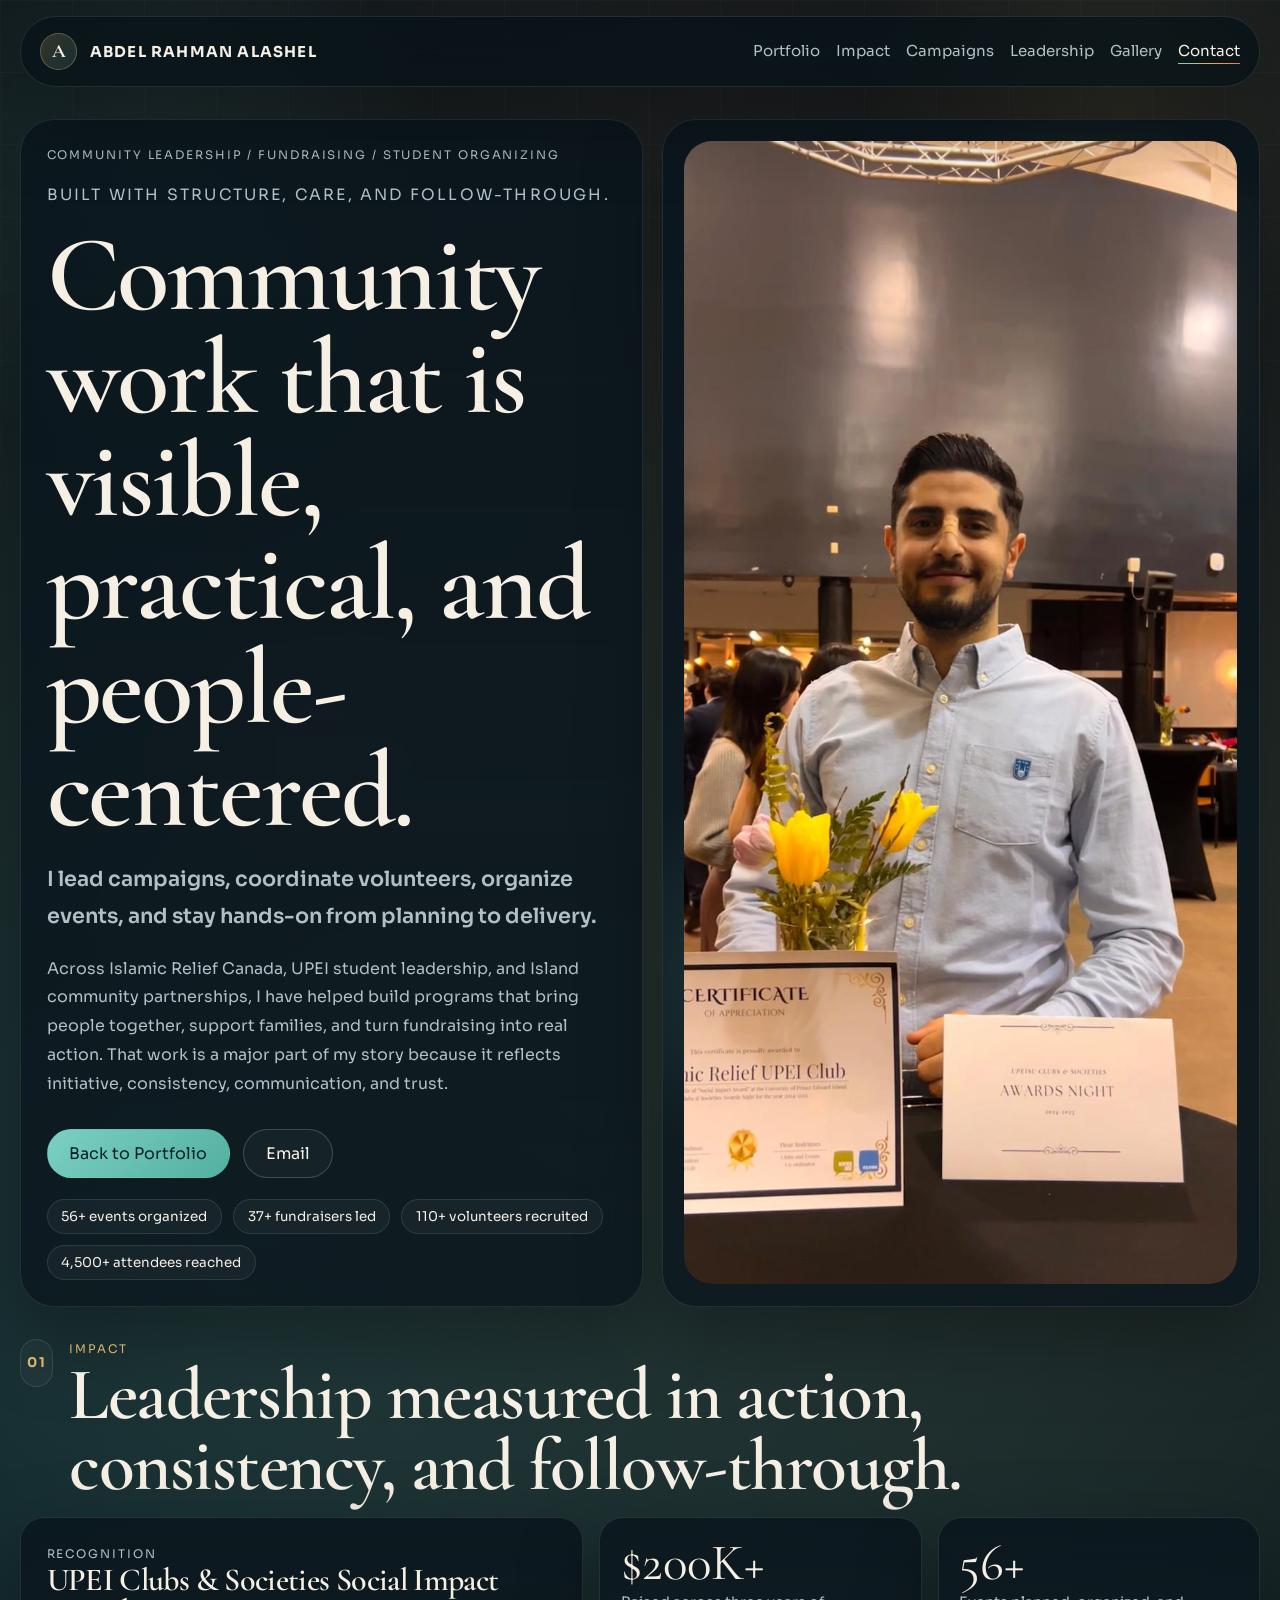
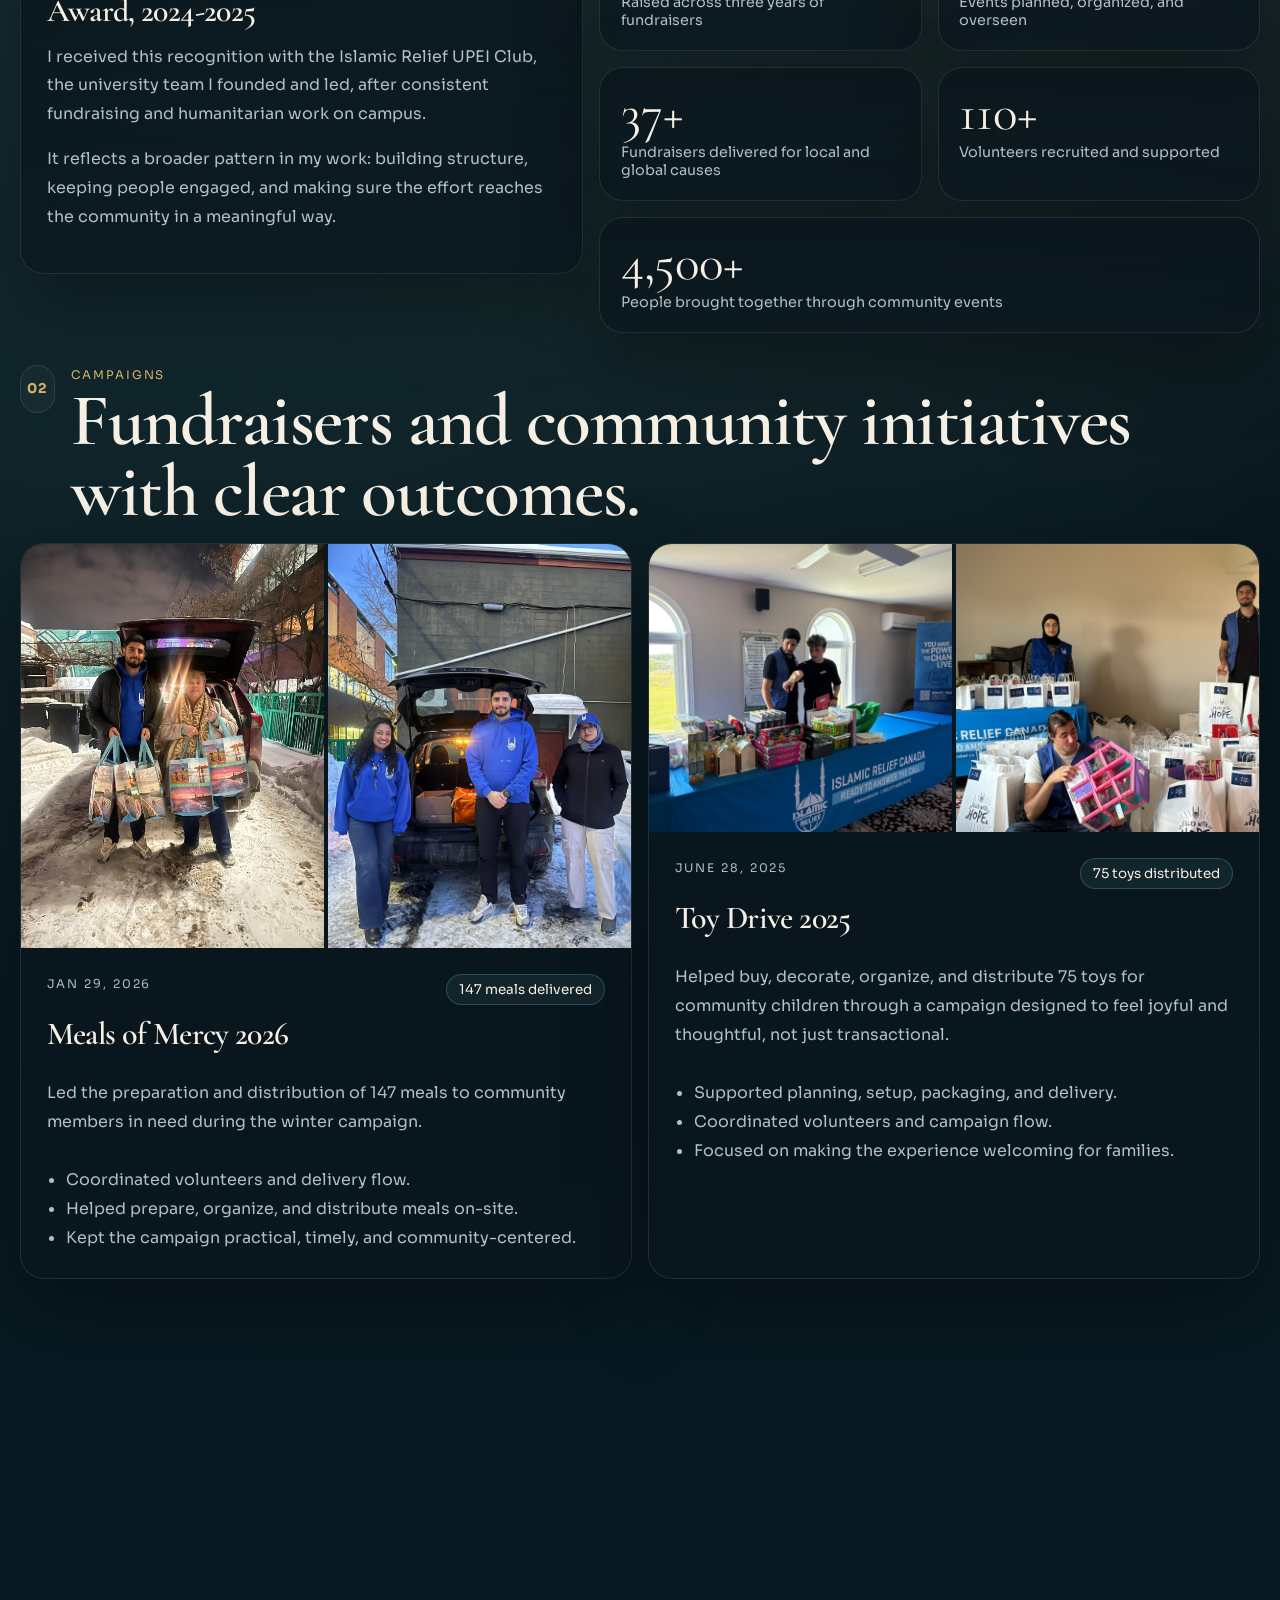
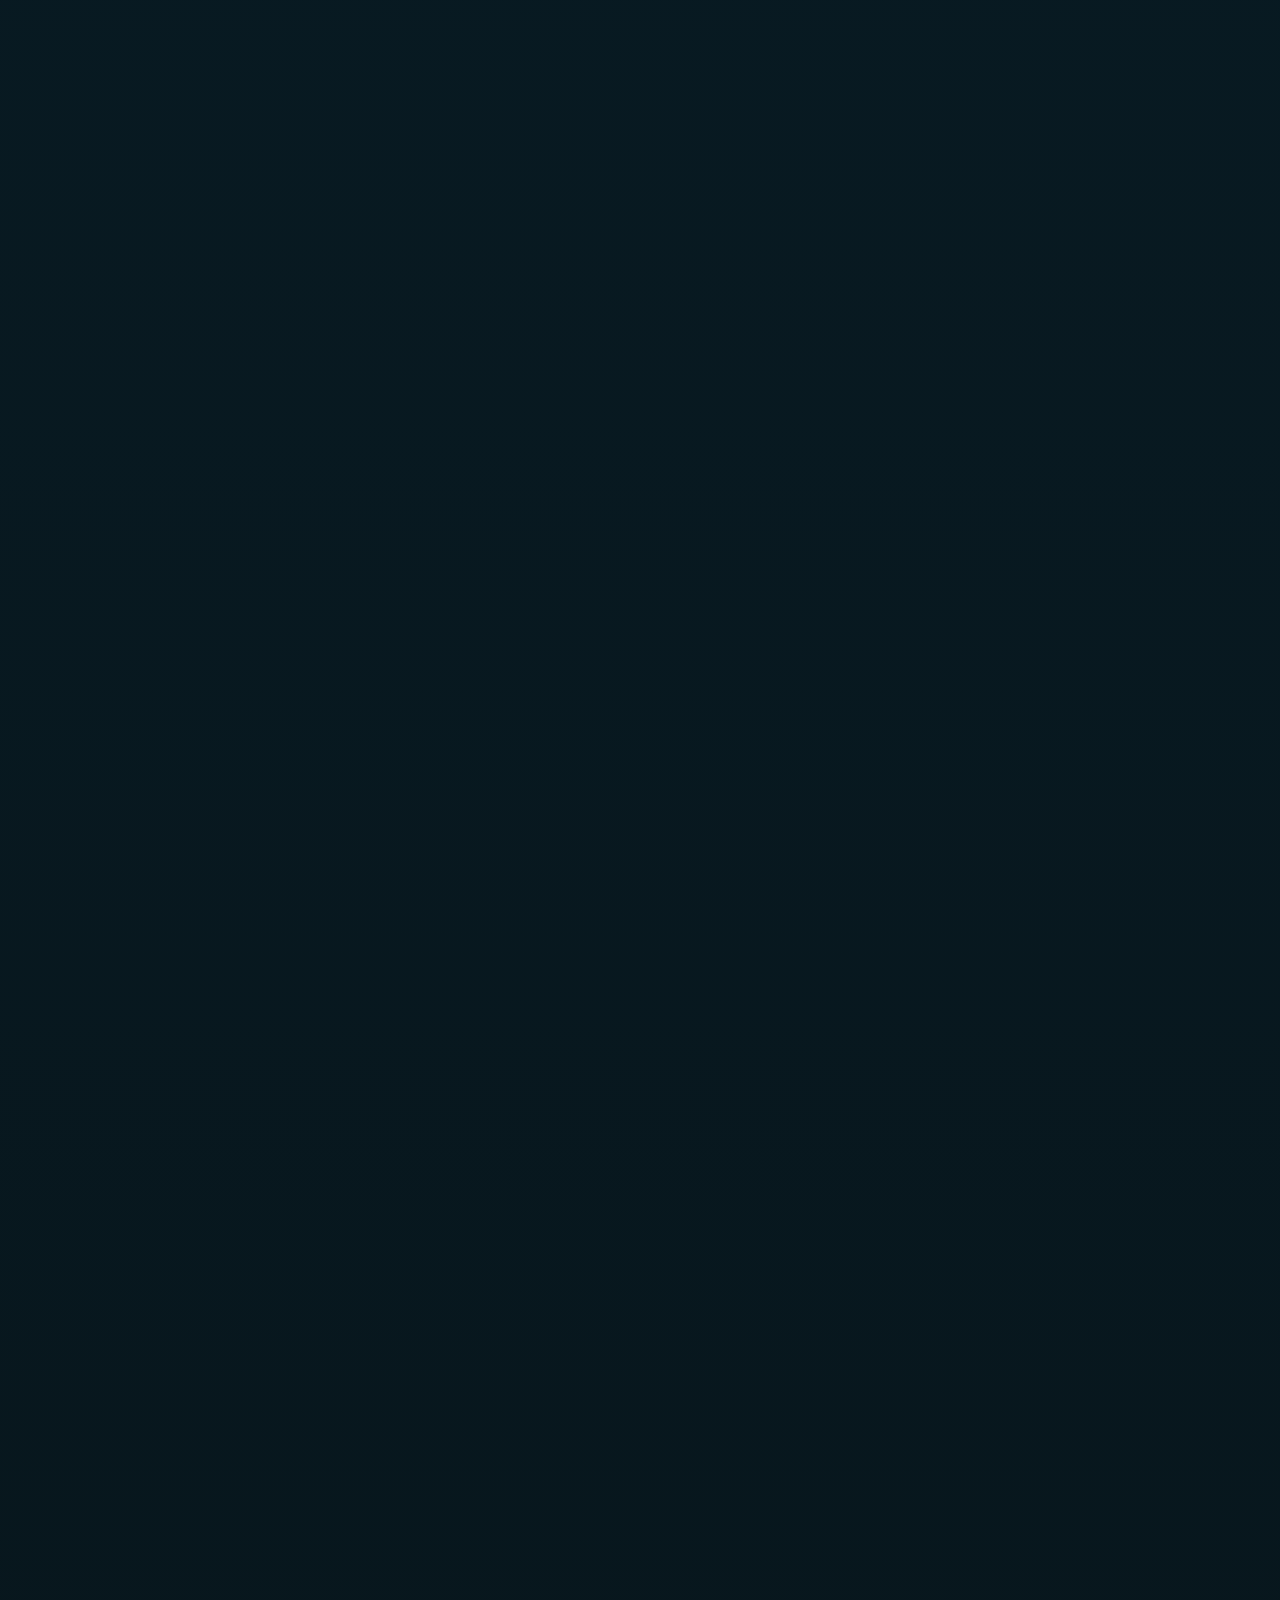
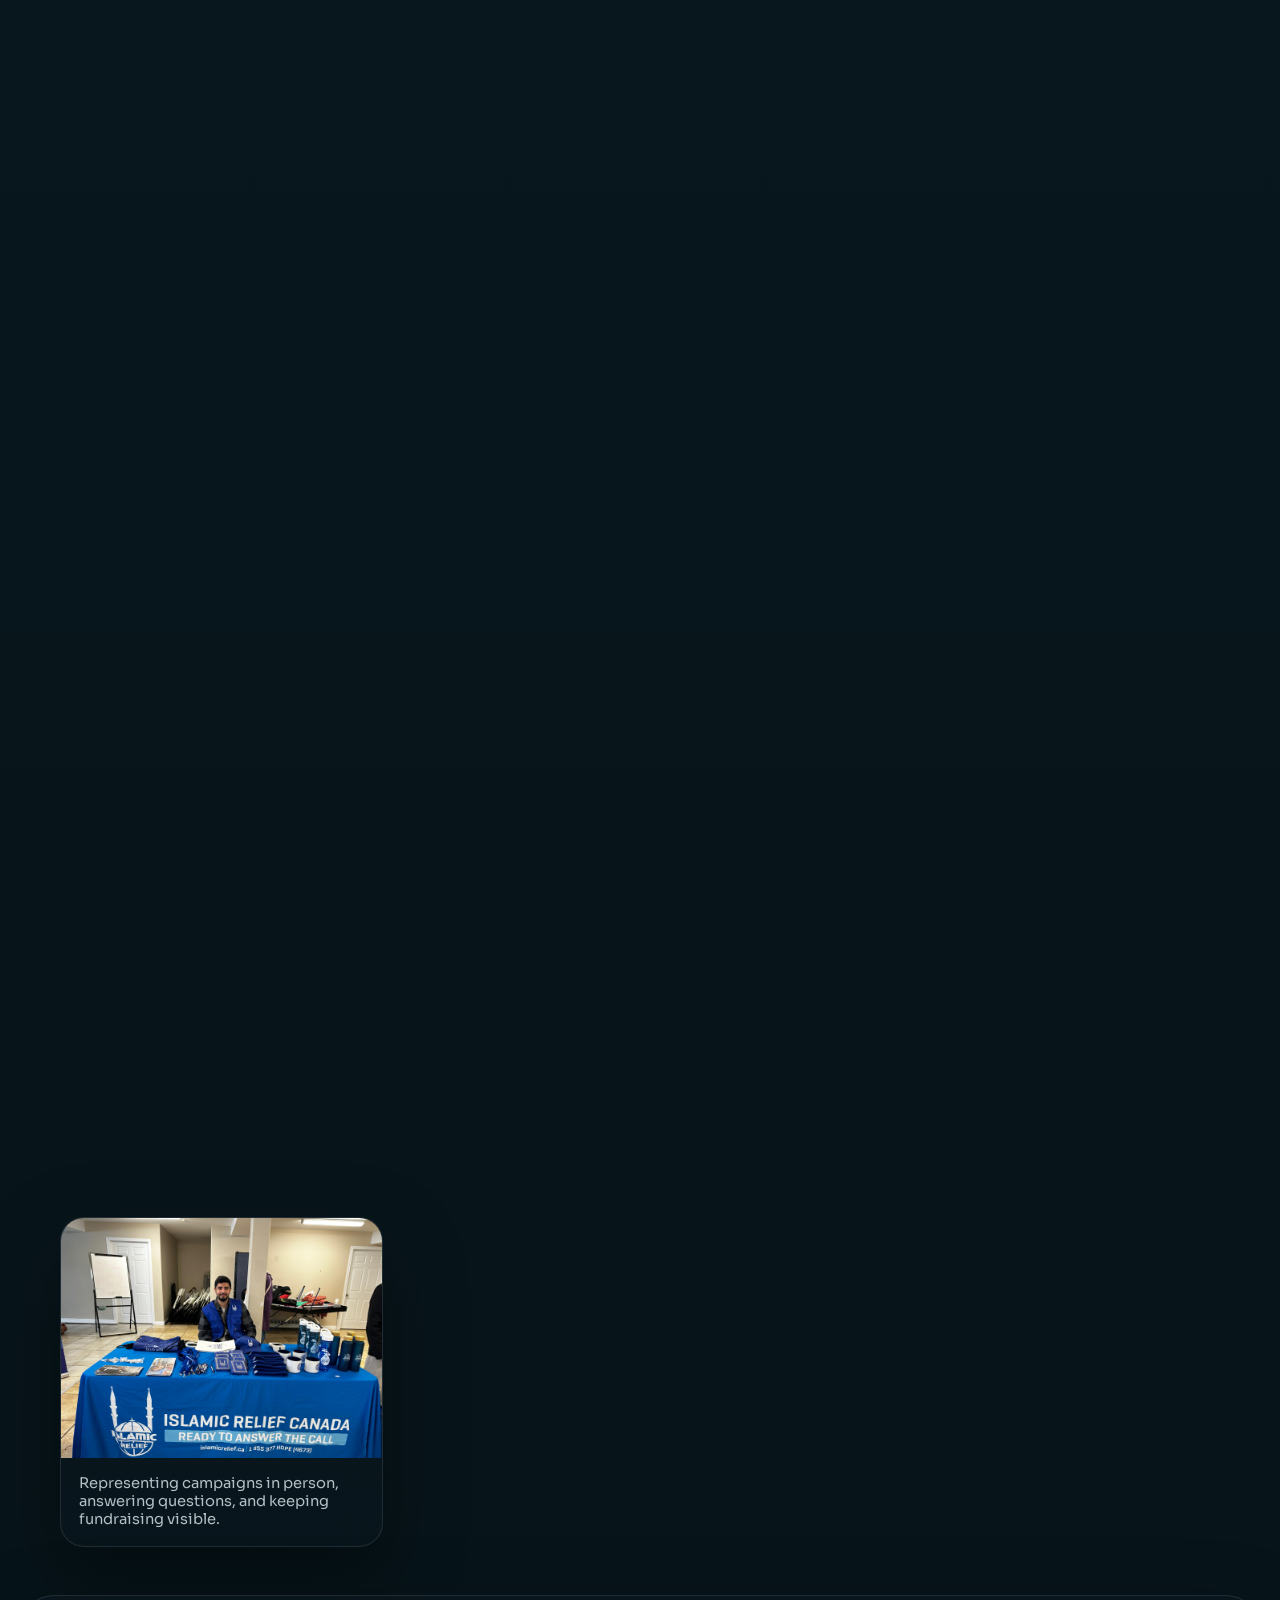
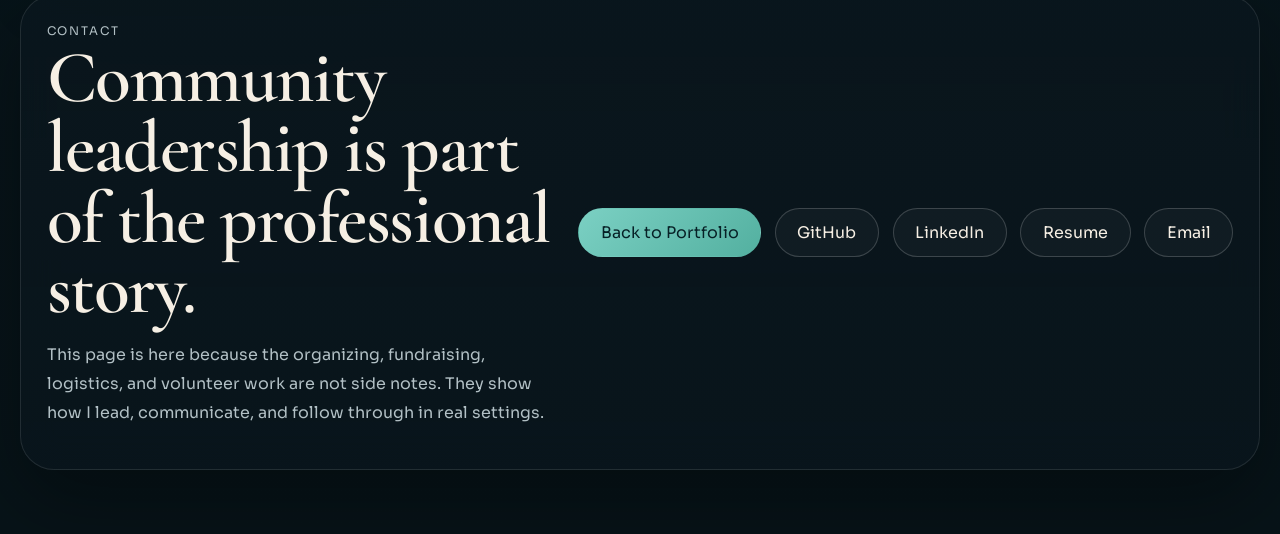
==== commit 10f2eed0: "Polish experience stats and gallery caption" ====
--- a/community.html
+++ b/community.html
@@ -402,10 +402,10 @@
             <figure class="gallery-card reveal">
               <img
                 src="assets/community/award-team.jpg"
-                alt="Abdel Rahman Alashel with teammates holding award certificates."
-                loading="lazy"
-              />
-              <figcaption>Sharing recognition with the team after community work that stayed active and consistent.</figcaption>
+                alt="Abdel Rahman Alashel with the winners of a table tennis tournament he organized."
+                loading="lazy"
+              />
+              <figcaption>With the winners after organizing a table tennis tournament as part of community programming.</figcaption>
             </figure>
 
             <figure class="gallery-card reveal delay-1">
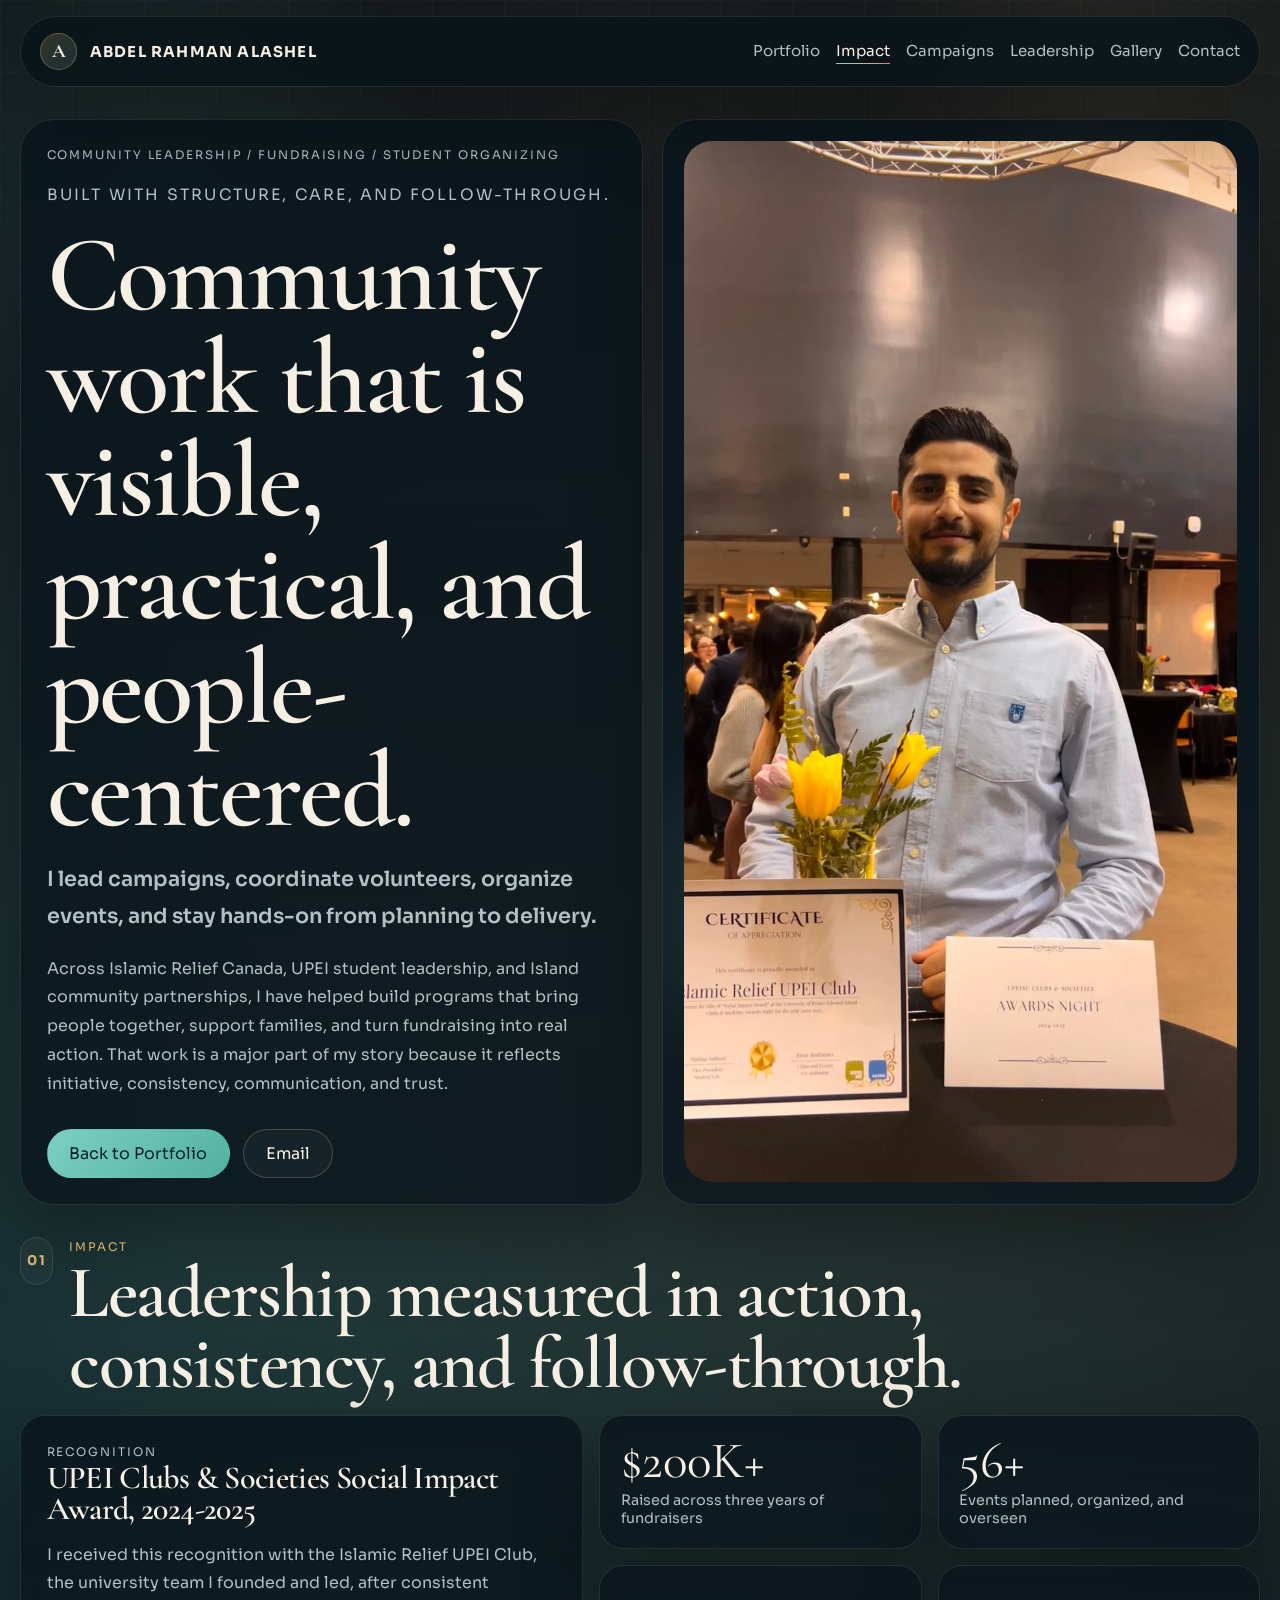
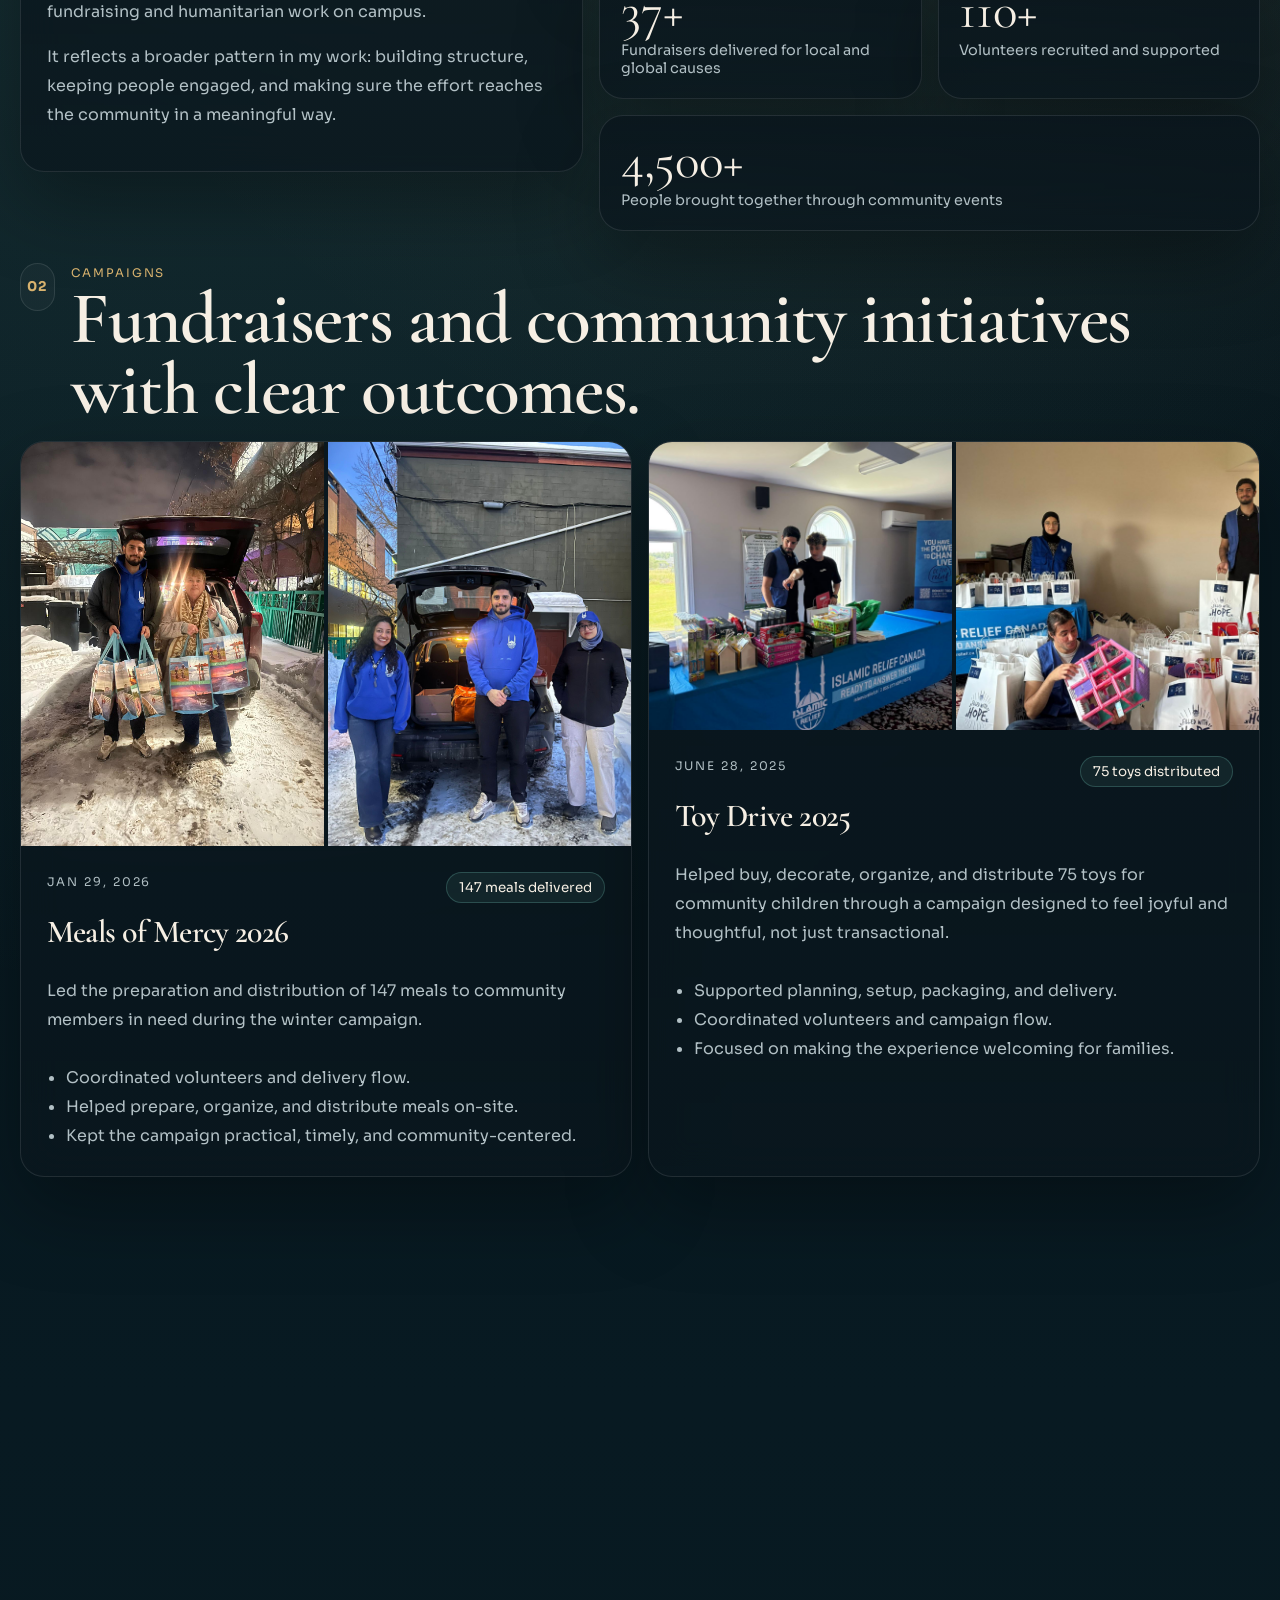
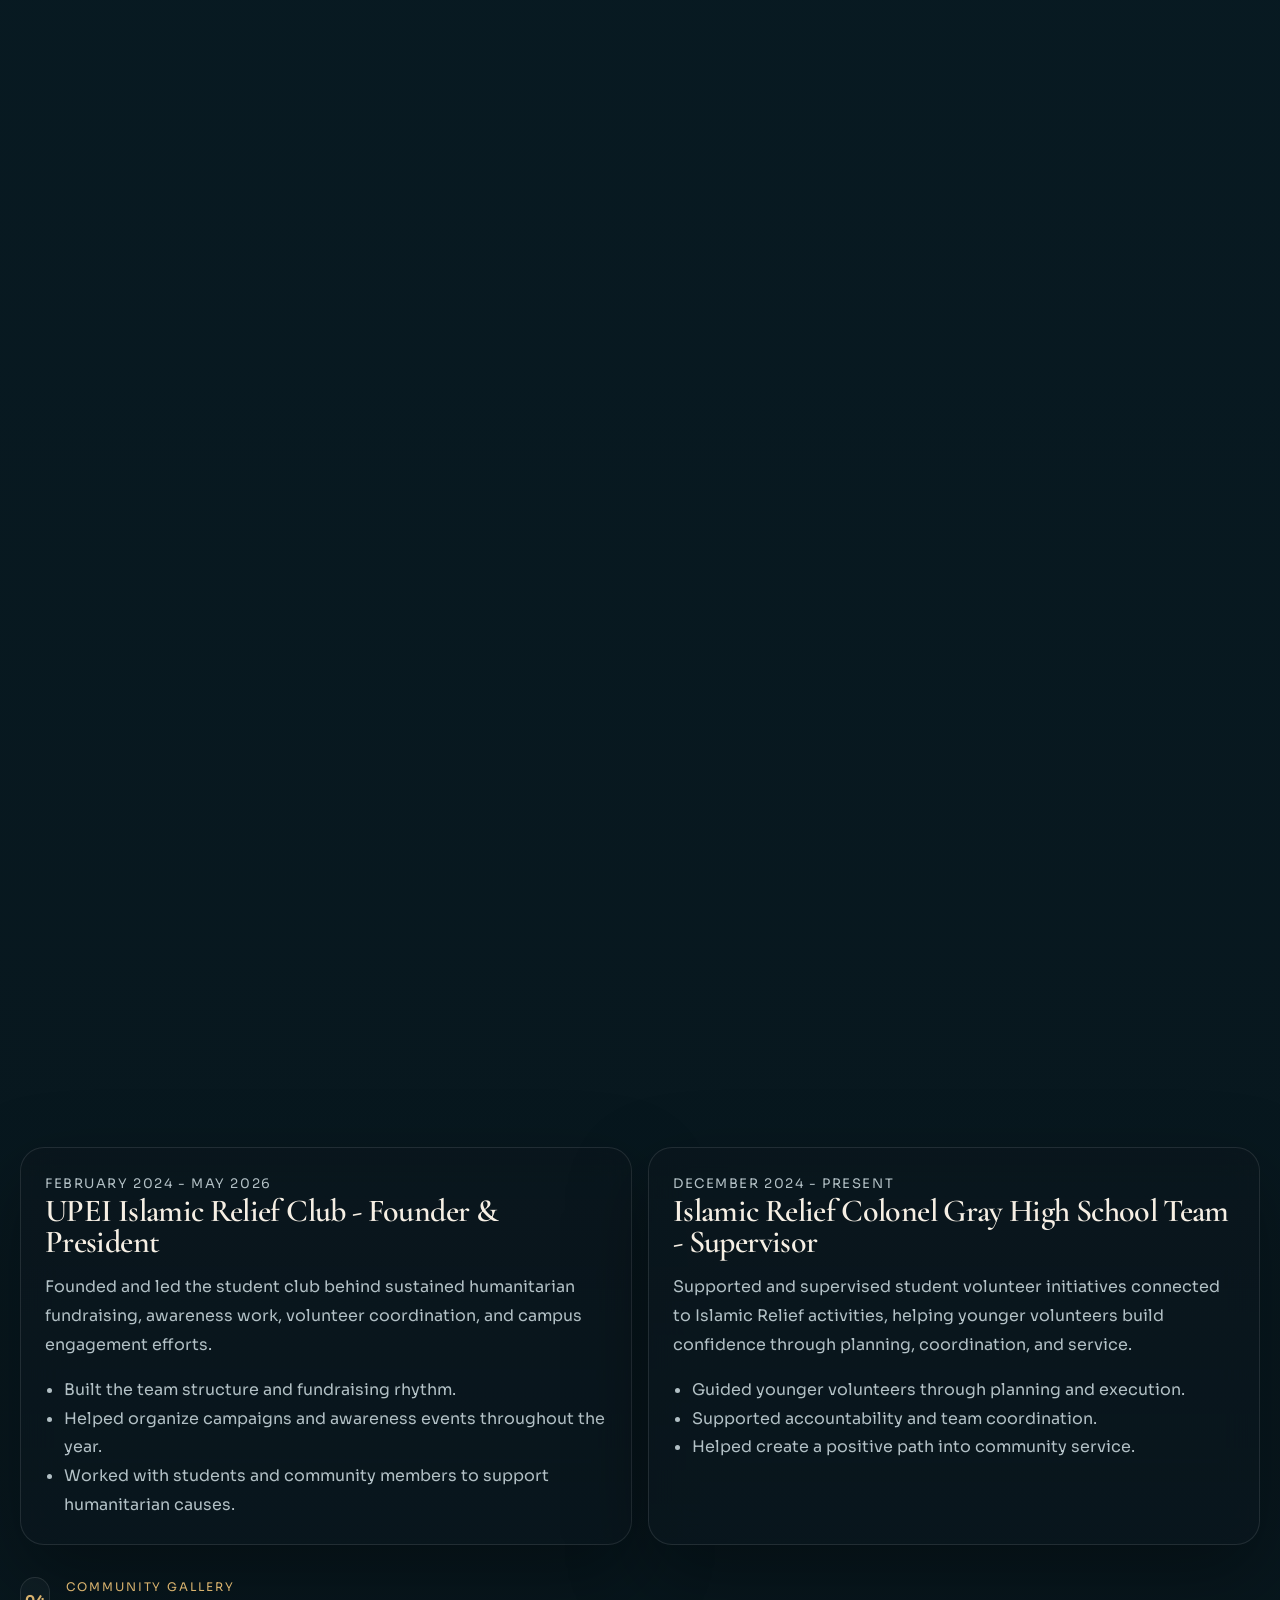
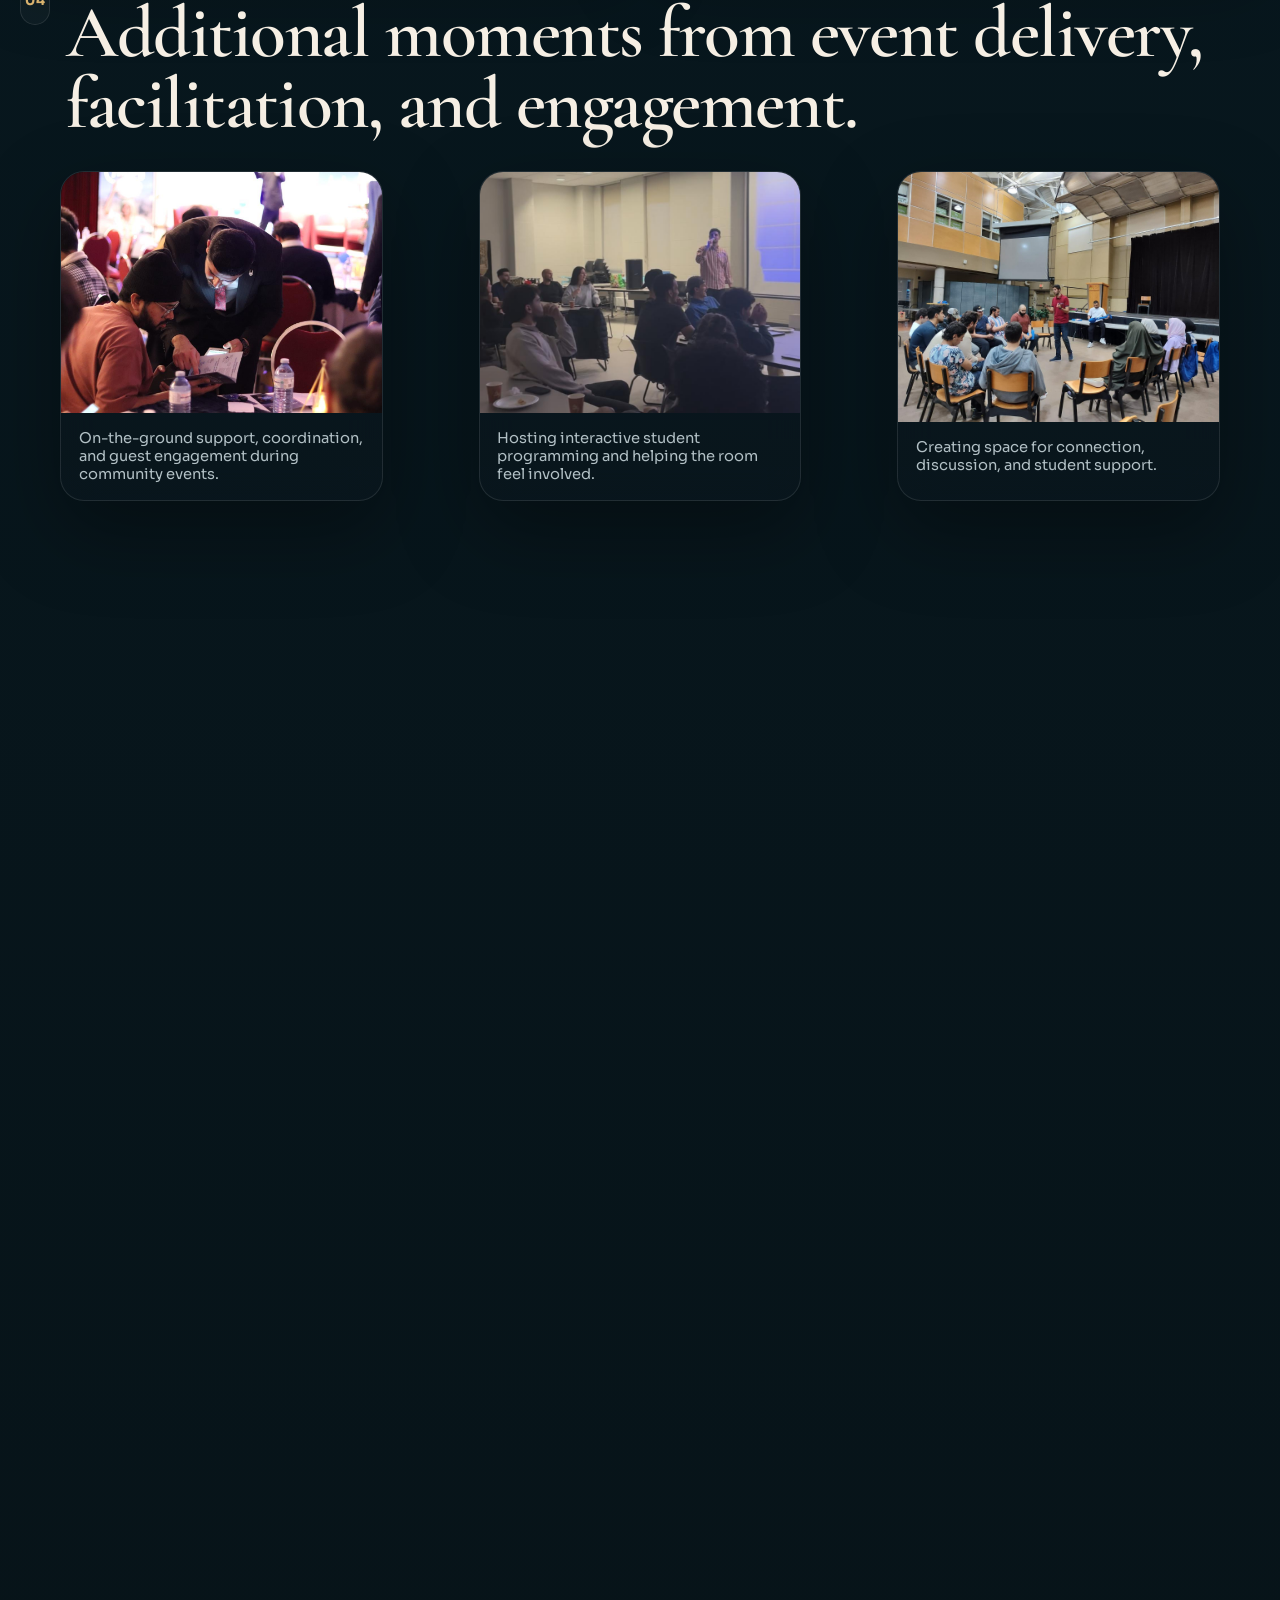
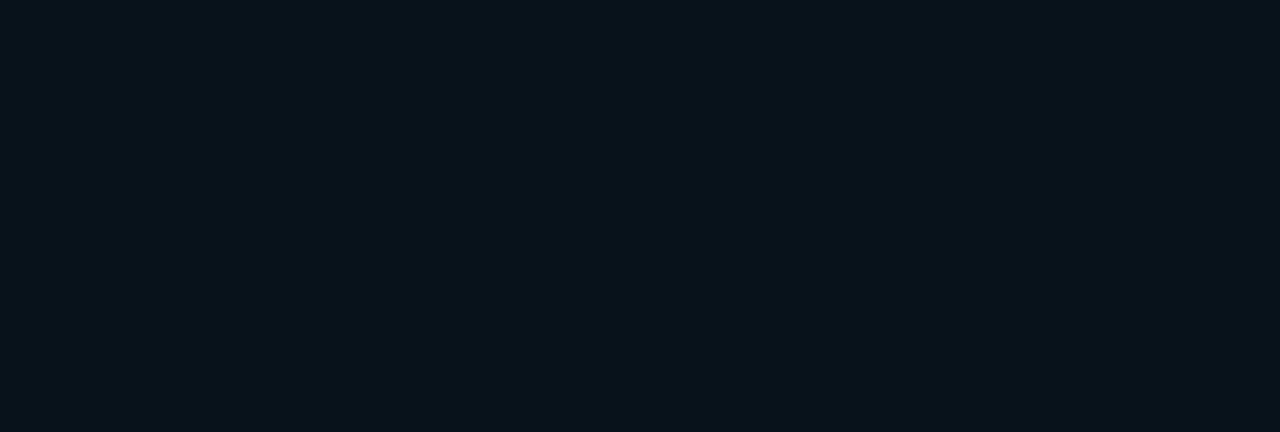
==== commit b84eb6ed: "Refine hero stat cards and Winter Warmth details" ====
--- a/community.html
+++ b/community.html
@@ -65,12 +65,6 @@
               >
             </div>
 
-            <div class="chip-cloud">
-              <span class="impact-chip">56+ events organized</span>
-              <span class="impact-chip">37+ fundraisers led</span>
-              <span class="impact-chip">110+ volunteers recruited</span>
-              <span class="impact-chip">4,500+ attendees reached</span>
-            </div>
           </div>
 
           <div class="community-stage reveal delay-1">
@@ -254,13 +248,13 @@
               <div class="campaign-body">
                 <div class="card-topline">
                   <p class="card-kicker">Nov 28, 2025</p>
-                  <span class="card-status">Winter support campaign</span>
+                  <span class="card-status">200 winter kits</span>
                 </div>
                 <h3>Winter Warmth 2025</h3>
                 <p>
-                  Helped buy, pack, and deliver warm clothing, gloves, hats,
-                  scarves, pants, and hygiene items to help people stay safe
-                  during the colder months.
+                  Helped buy, pack, and deliver 200 winter kits with warm
+                  clothing, gloves, hats, scarves, pants, and hygiene items to
+                  help people stay safe during the colder months.
                 </p>
                 <ul class="detail-list">
                   <li>Coordinated supplies and volunteer effort.</li>
--- a/styles.css
+++ b/styles.css
@@ -481,10 +481,24 @@
 
 .metric-number,
 .kpi-number {
-  display: block;
   font-family: "Cormorant Garamond", serif;
   font-size: clamp(2.2rem, 4vw, 3.2rem);
   line-height: 0.95;
+}
+
+.metric-number {
+  display: inline-flex;
+  flex-direction: column;
+  align-items: flex-start;
+  gap: 0.02em;
+}
+
+.metric-unit {
+  display: block;
+}
+
+.kpi-number {
+  display: block;
 }
 
 .metric-label,
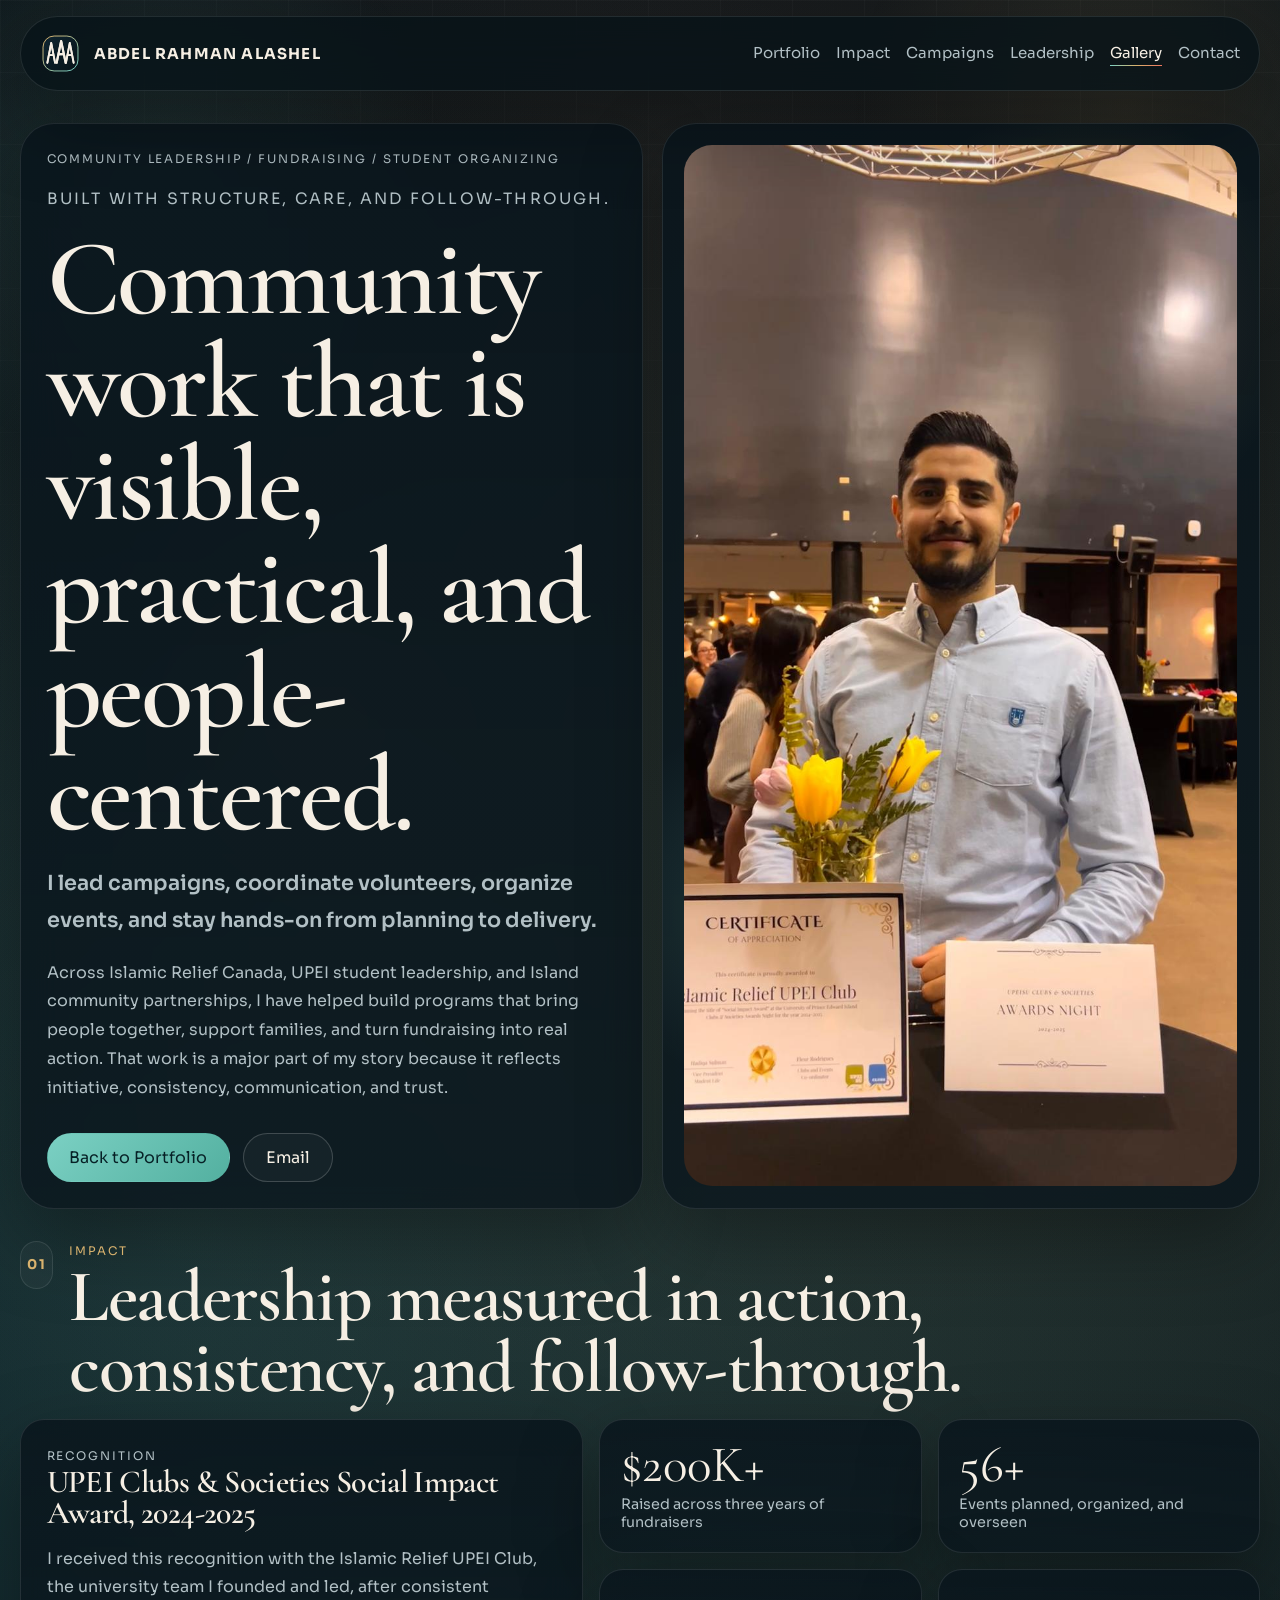
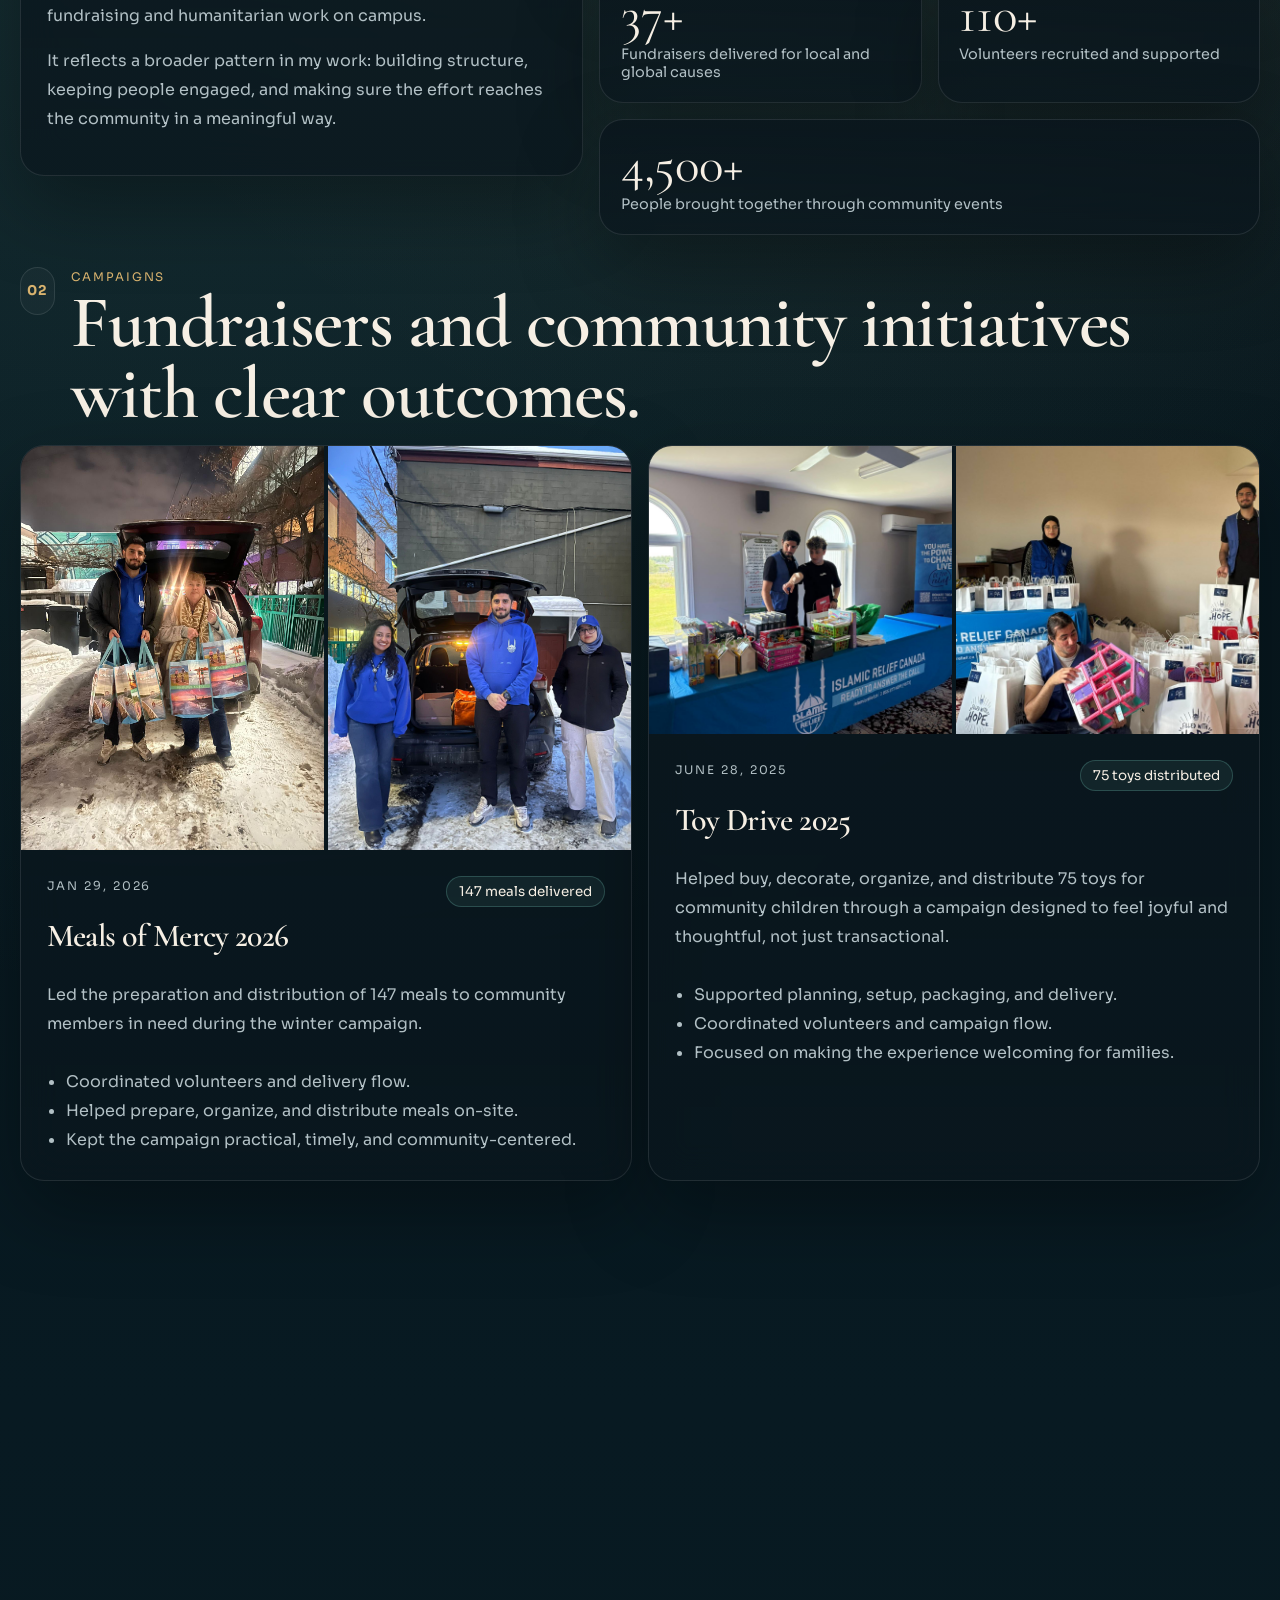
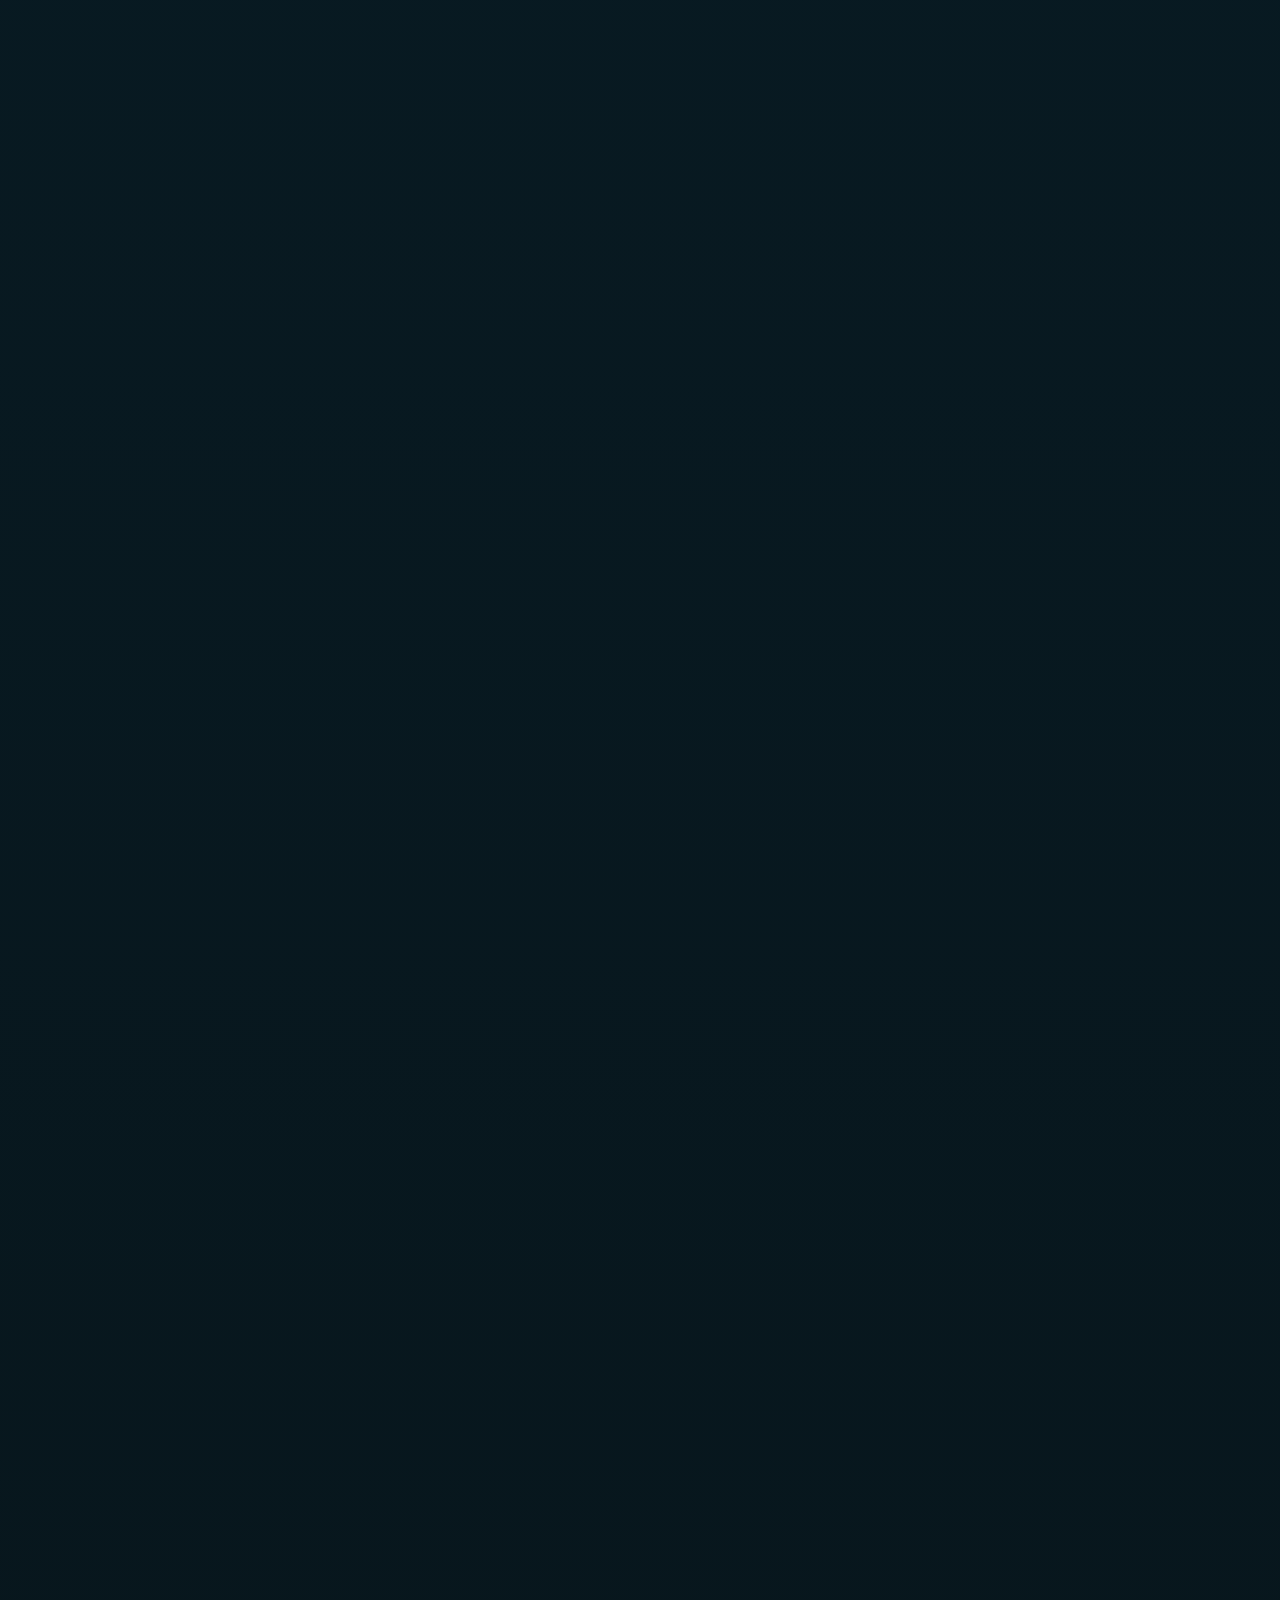
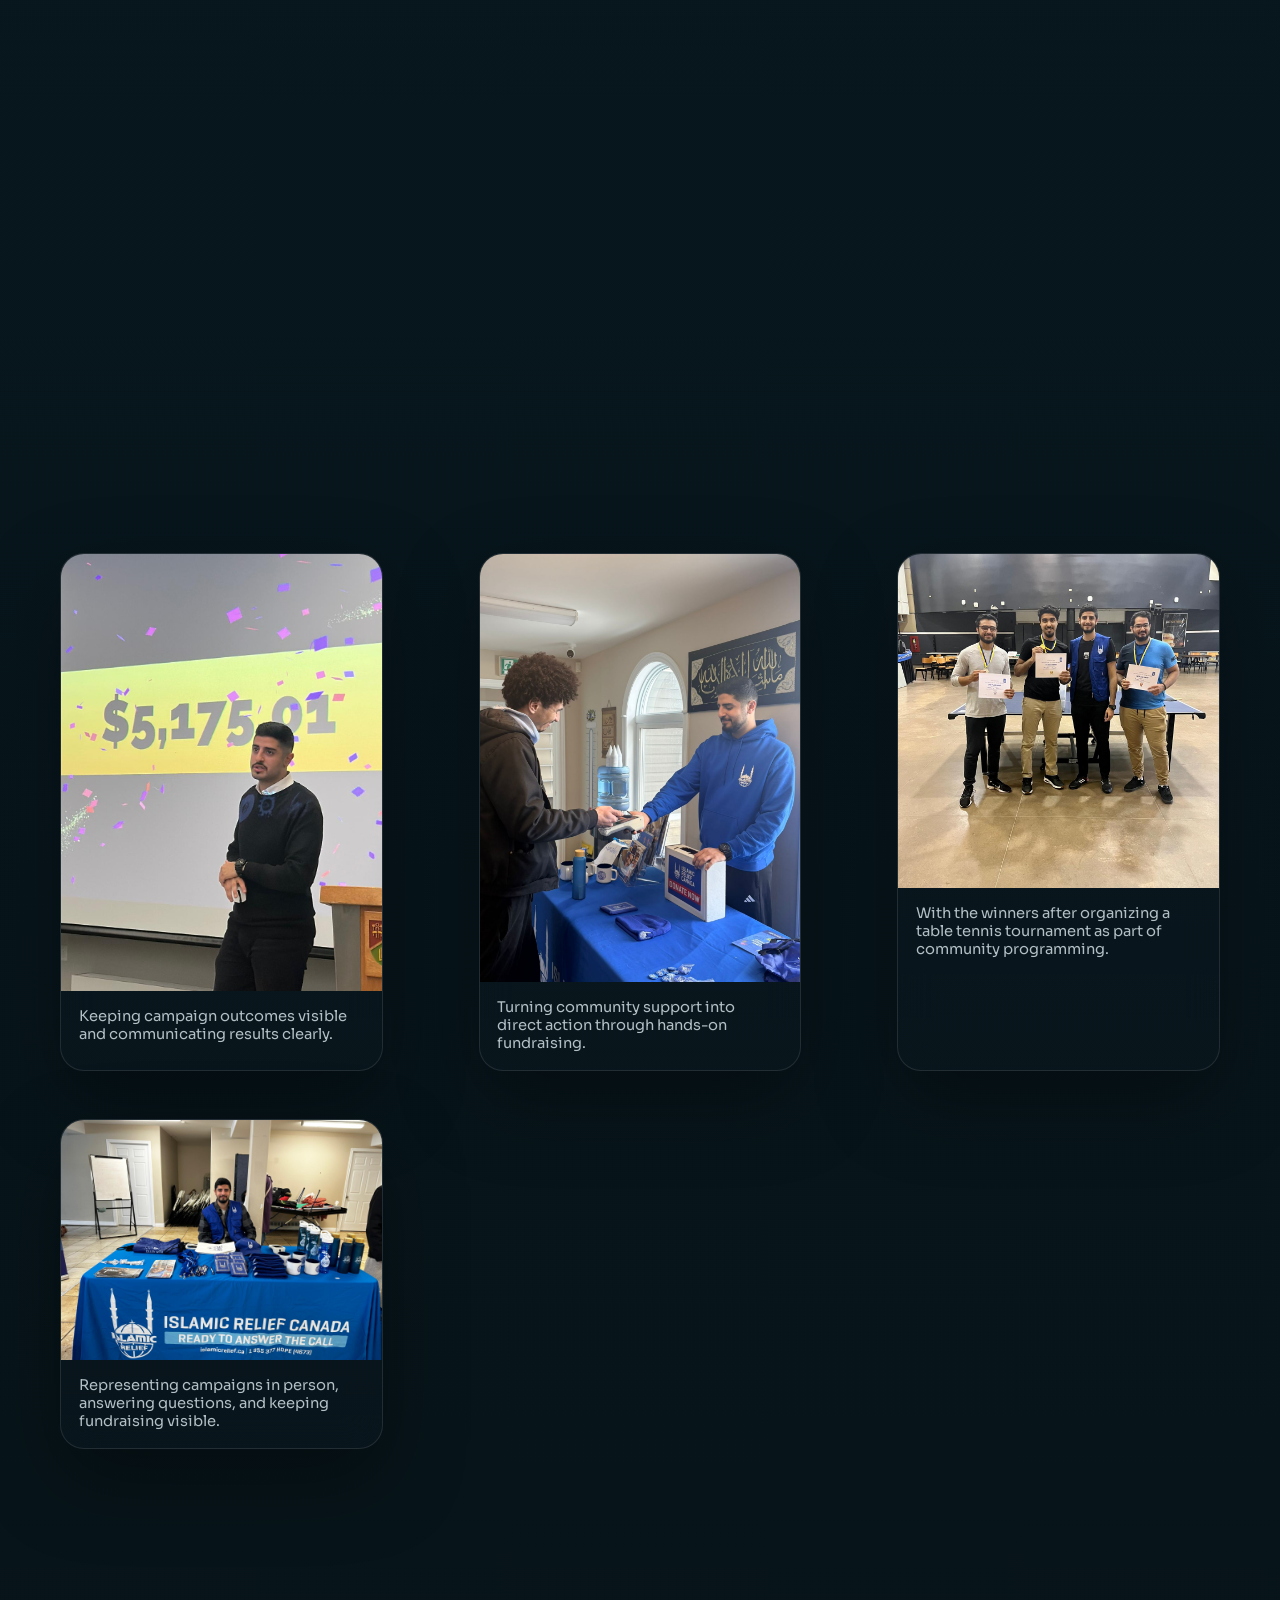
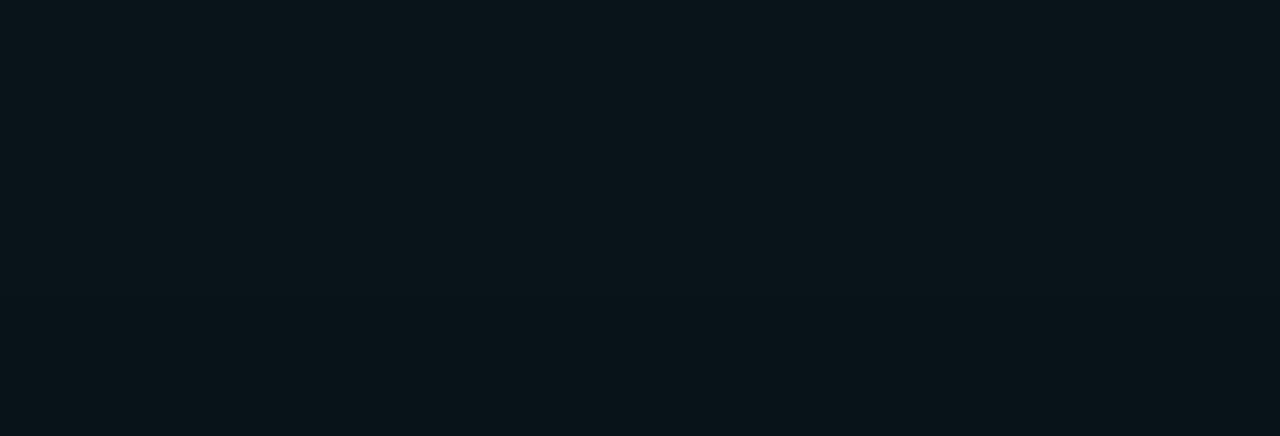
==== commit 637f08db: "Use AAA logo in site header" ====
--- a/community.html
+++ b/community.html
@@ -8,12 +8,14 @@
       name="description"
       content="Community leadership, fundraising, volunteer management, and outreach work led by Abdel Rahman Alashel across UPEI and Prince Edward Island."
     />
+    <meta name="theme-color" content="#071318" />
     <link rel="preconnect" href="https://fonts.googleapis.com" />
     <link rel="preconnect" href="https://fonts.gstatic.com" crossorigin />
     <link
       href="https://fonts.googleapis.com/css2?family=Cormorant+Garamond:wght@500;600;700&family=Sora:wght@400;500;600;700&display=swap"
       rel="stylesheet"
     />
+    <link rel="icon" href="assets/favicon.svg" type="image/svg+xml" />
     <link rel="stylesheet" href="styles.css" />
   </head>
   <body data-page="community">
@@ -25,7 +27,9 @@
     <div class="page-shell">
       <header class="site-header">
         <a class="brand" href="index.html">
-          <span class="brand-monogram">A</span>
+          <span class="brand-monogram" aria-hidden="true">
+            <img src="assets/favicon.svg" alt="" />
+          </span>
           <span>Abdel Rahman Alashel</span>
         </a>
 
--- a/styles.css
+++ b/styles.css
@@ -159,17 +159,16 @@
 }
 
 .brand-monogram {
-  display: inline-grid;
-  place-items: center;
-  width: 2.3rem;
-  height: 2.3rem;
-  border: 1px solid rgba(216, 178, 110, 0.34);
-  border-radius: 50%;
-  background: linear-gradient(135deg, rgba(216, 178, 110, 0.2), rgba(123, 208, 195, 0.14));
-  font-family: "Cormorant Garamond", serif;
-  font-size: 1.2rem;
-  letter-spacing: 0;
-  text-transform: none;
+  display: inline-flex;
+  width: 2.55rem;
+  height: 2.55rem;
+  flex: 0 0 auto;
+}
+
+.brand-monogram img {
+  width: 100%;
+  height: 100%;
+  display: block;
 }
 
 .site-nav {
